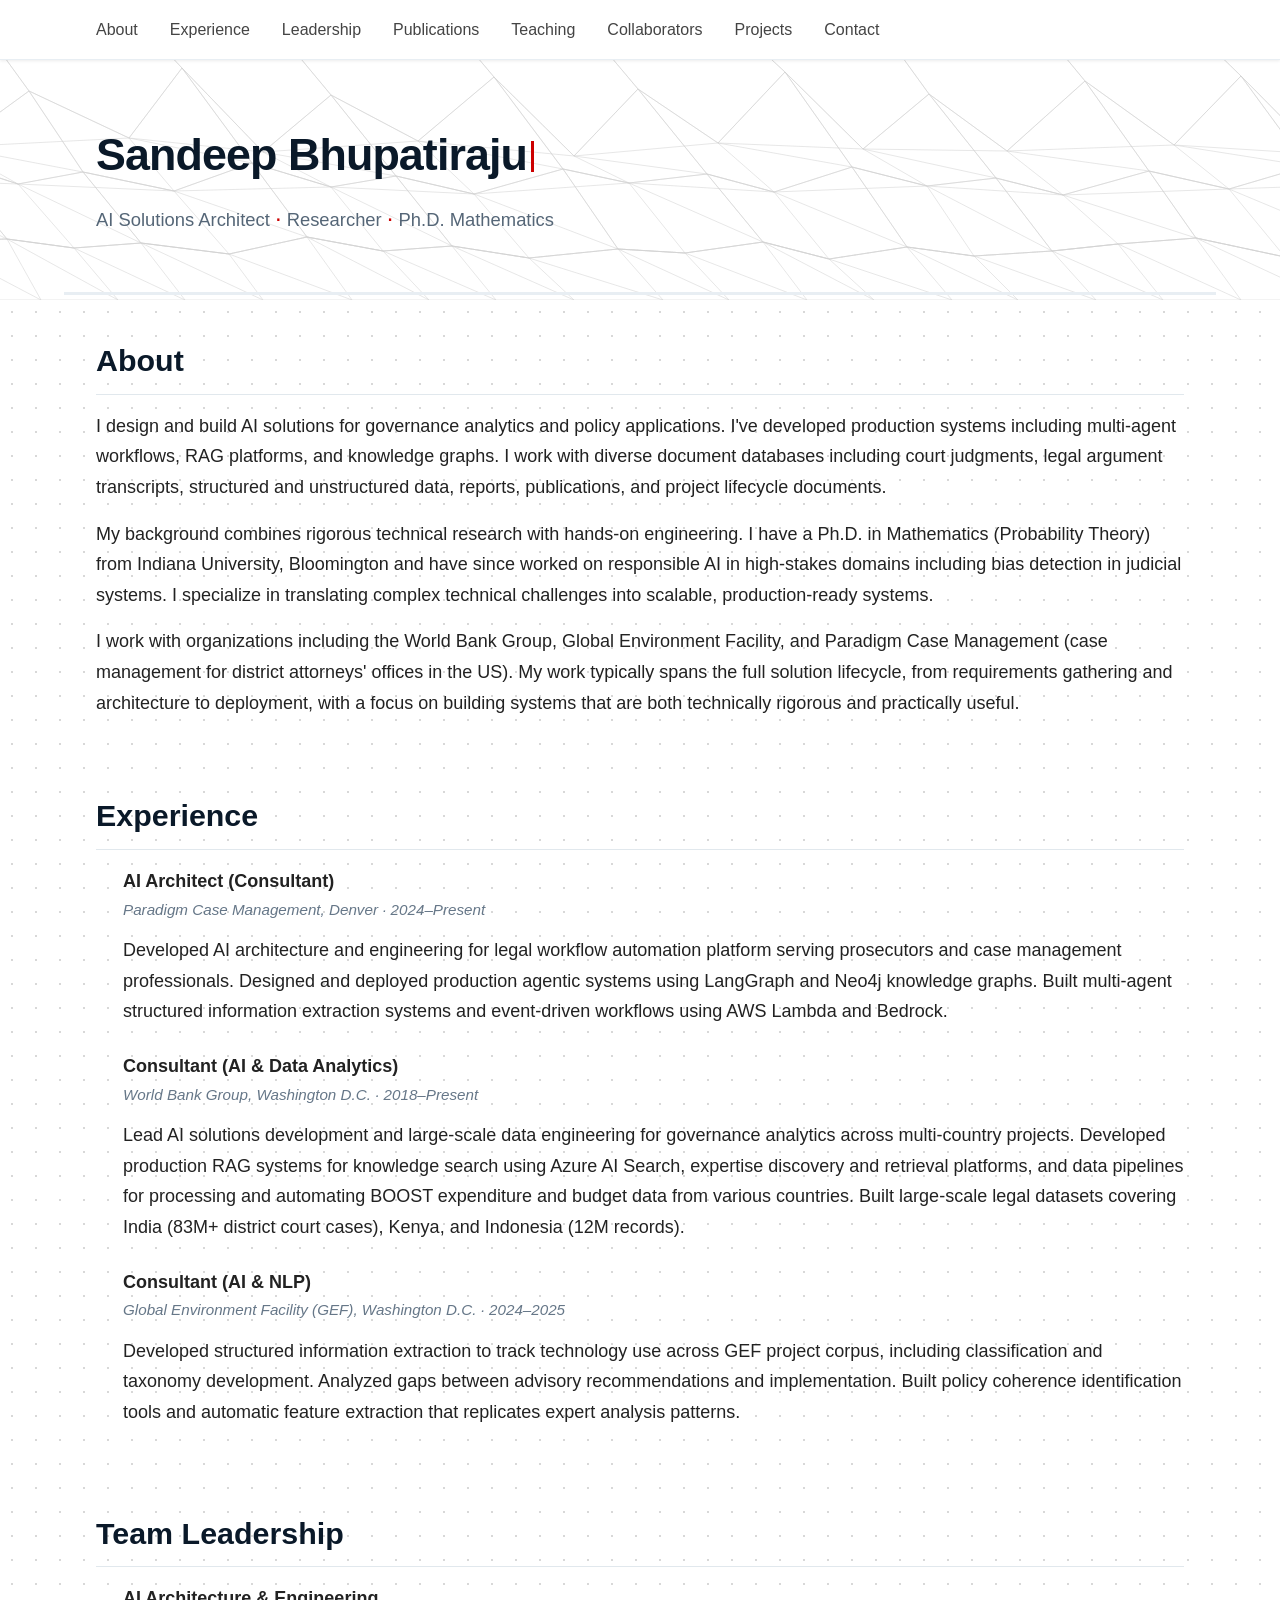
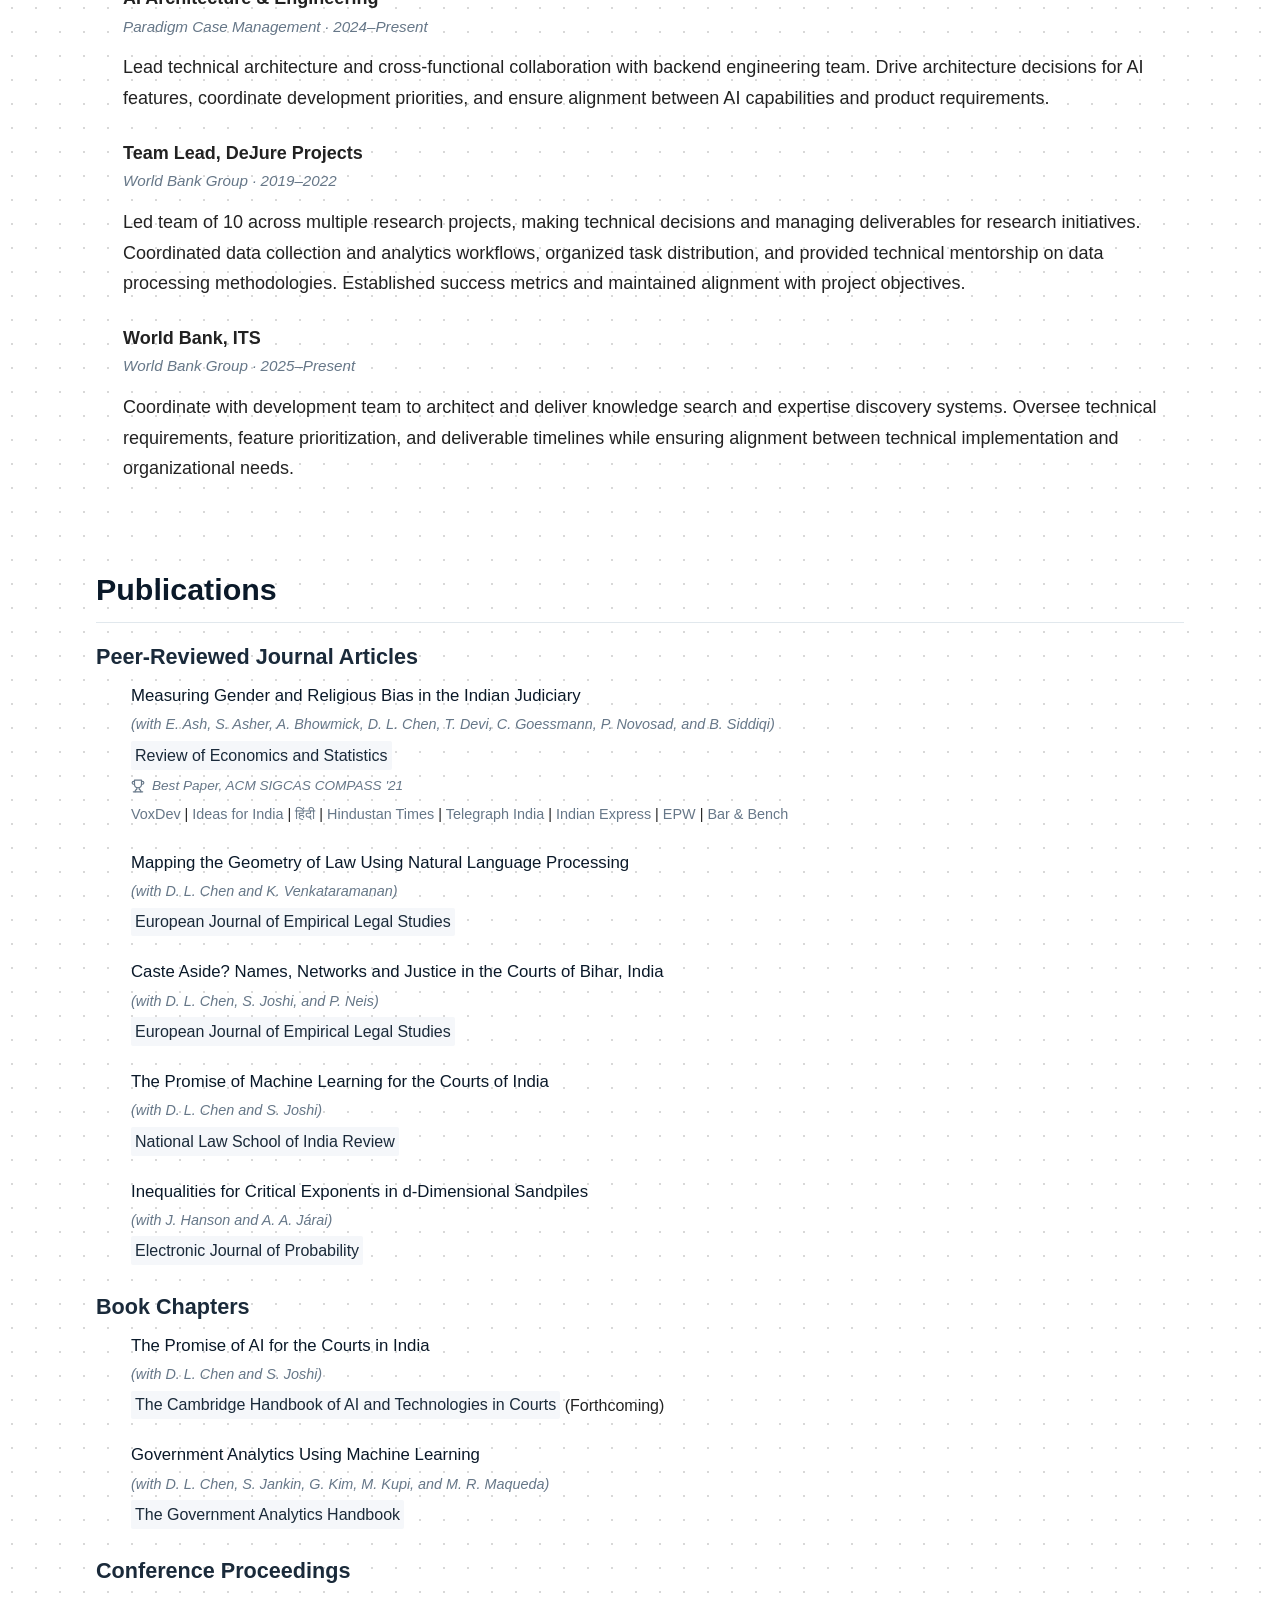
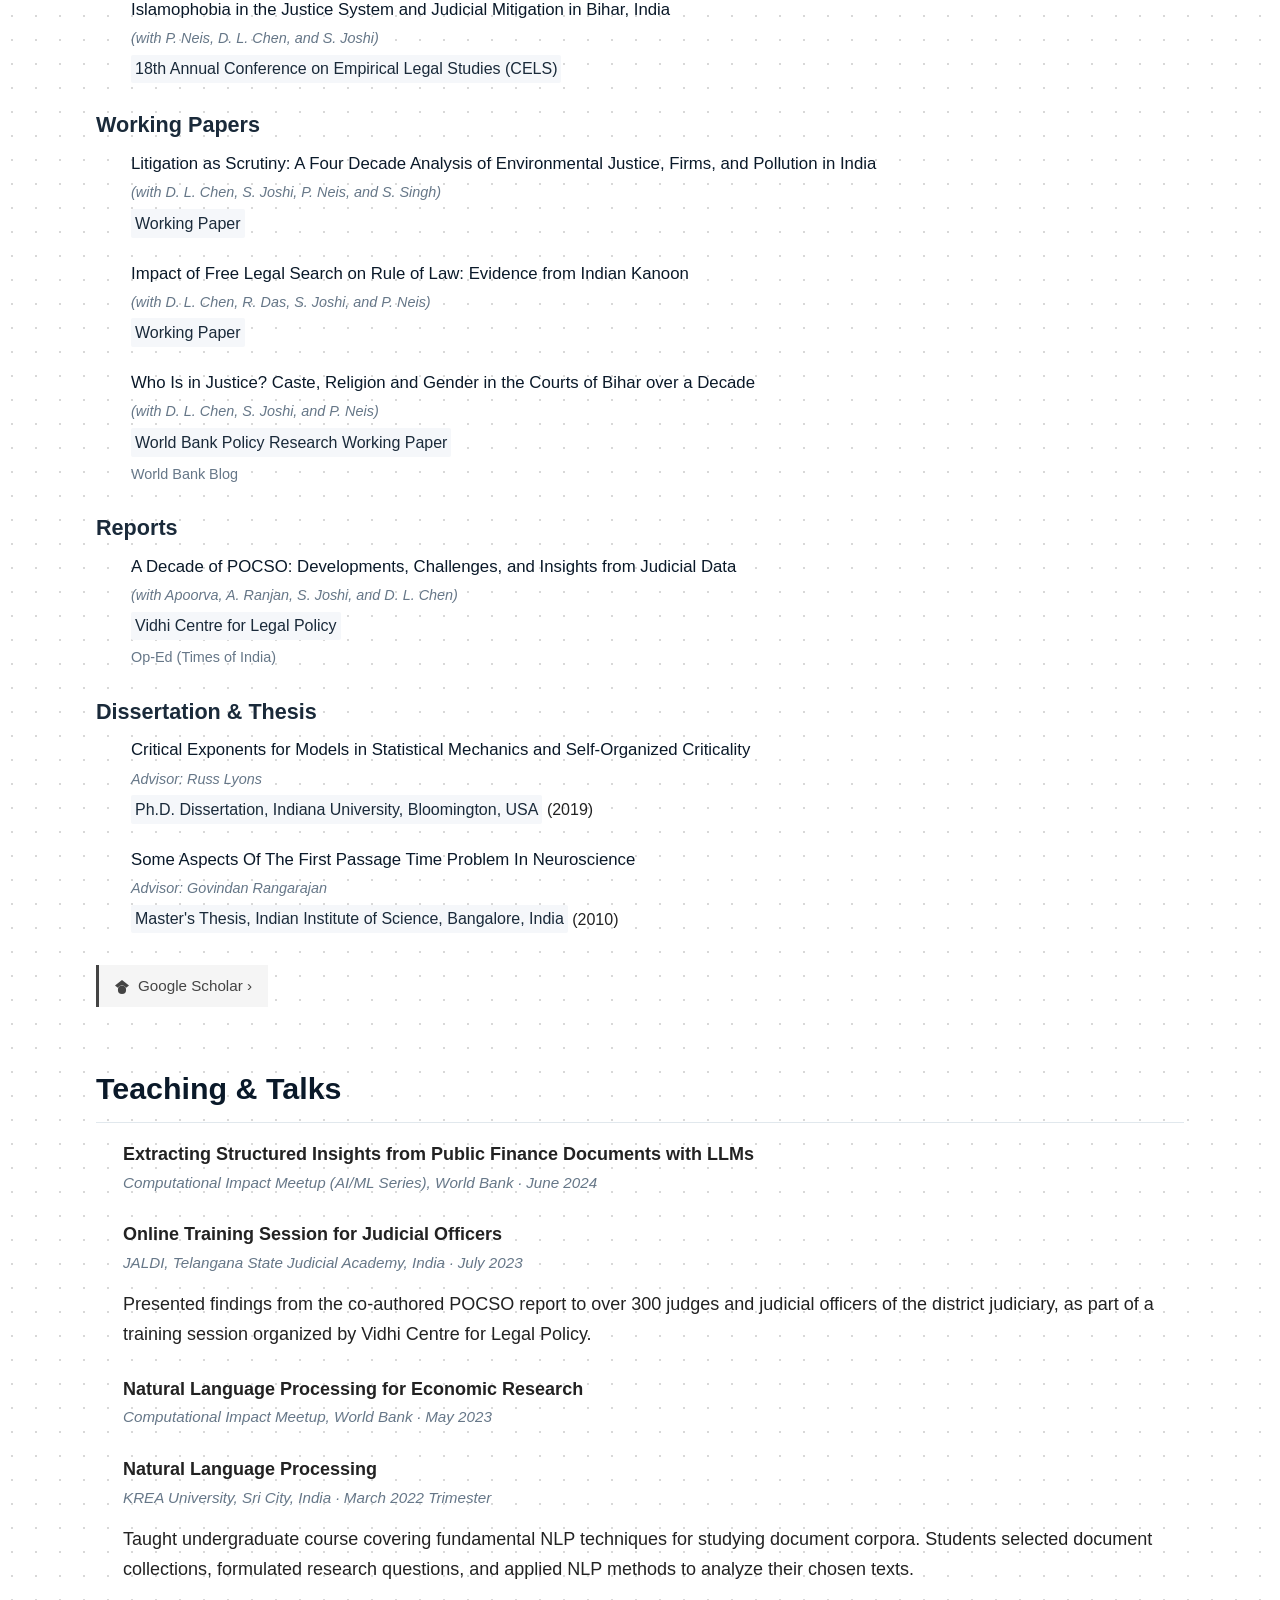
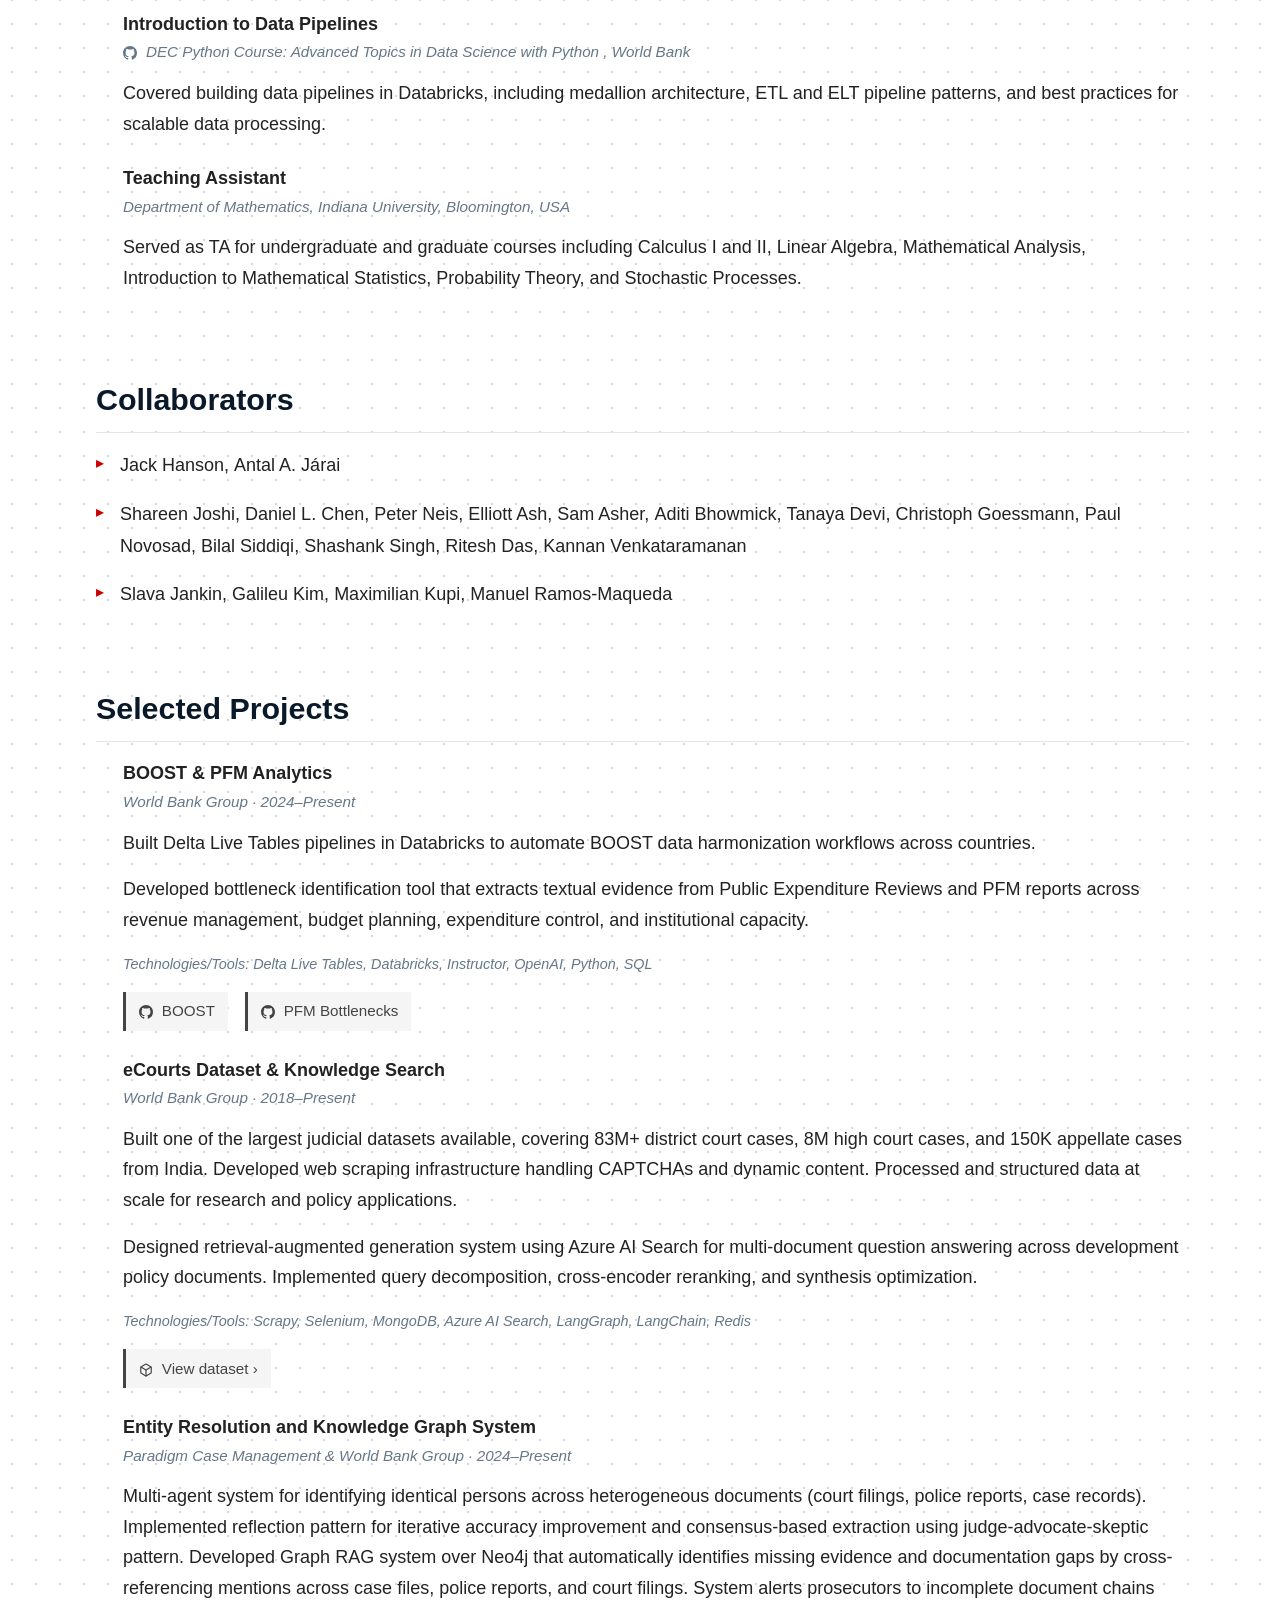
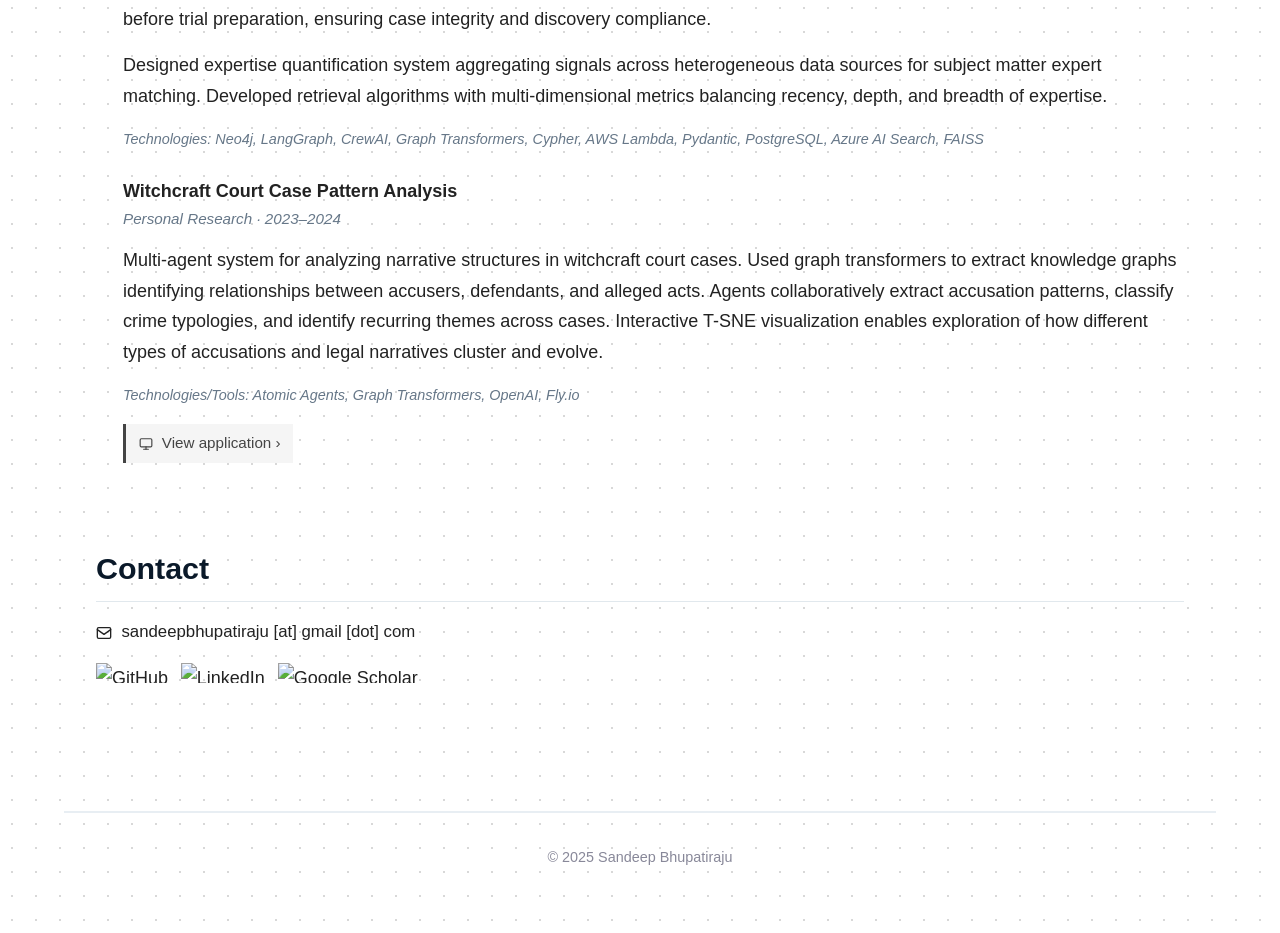
==== index.html @ 1cf1e3f6 "Update Paradigm experience date to present" ====
<!DOCTYPE html>
<html lang="en">
<head>
    <meta charset="UTF-8">
    <meta name="viewport" content="width=device-width, initial-scale=1.0">

    <!-- SEO Meta Tags -->
    <title>Sandeep Bhupatiraju - AI Solutions Architect & Researcher</title>
    <meta name="description" content="AI Solutions Architect and Researcher specializing in production AI systems for governance and legal analytics. Ph.D. in Mathematics with expertise in RAG, multi-agent systems, and Graph AI.">
    <meta name="keywords" content="AI Solutions Architect, Machine Learning, Legal Analytics, RAG, LangGraph, Neo4j, AI Research, Responsible AI">
    <meta name="author" content="Sandeep Bhupatiraju">

    <!-- Open Graph / Social Media Meta Tags -->
    <meta property="og:type" content="website">
    <meta property="og:url" content="https://sandeepbhupatiraju.com/">
    <meta property="og:title" content="Sandeep Bhupatiraju - AI Solutions Architect & Researcher">
    <meta property="og:description" content="AI Solutions Architect specializing in production AI systems for governance and legal analytics. Expert in RAG, multi-agent systems, and responsible AI.">
    <meta property="og:image" content="https://sandeepbhupatiraju.com/favicon.png">

    <!-- Twitter Card Meta Tags -->
    <meta name="twitter:card" content="summary">
    <meta name="twitter:title" content="Sandeep Bhupatiraju - AI Solutions Architect & Researcher">
    <meta name="twitter:description" content="AI Solutions Architect specializing in production AI systems for governance and legal analytics.">
    <meta name="twitter:image" content="https://bhupatiraju.github.io/favicon.svg">

    <!-- Favicon -->
    <link rel="icon" type="image/svg+xml" href="favicon.svg">

    <!-- Canonical URL -->
    <link rel="canonical" href="https://bhupatiraju.github.io/">

    <!-- Stylesheet -->
    <link rel="stylesheet" href="styles-voronoi.css">

    <!-- Structured Data (JSON-LD) -->
    <script type="application/ld+json">
    {
      "@context": "https://schema.org",
      "@type": "Person",
      "name": "Sandeep Bhupatiraju",
      "url": "https://bhupatiraju.github.io/",
      "jobTitle": "AI Solutions Architect & Researcher",
      "description": "AI Solutions Architect and Researcher specializing in production AI systems for governance and legal analytics. Ph.D. in Mathematics with expertise in RAG, multi-agent systems, and Graph AI.",
      "knowsAbout": [
        "Artificial Intelligence",
        "Machine Learning",
        "RAG Systems",
        "Multi-Agent Systems",
        "Knowledge Graphs",
        "Legal Analytics",
        "Governance Analytics",
        "Natural Language Processing",
        "LangGraph",
        "Neo4j",
        "Responsible AI"
      ],
      "alumniOf": [
        {
          "@type": "EducationalOrganization",
          "name": "Indiana University Bloomington",
          "url": "https://www.indiana.edu/"
        },
        {
          "@type": "EducationalOrganization",
          "name": "Indian Institute of Science",
          "url": "https://www.iisc.ac.in/"
        }
      ],
      "affiliation": [
        {
          "@type": "Organization",
          "name": "World Bank Group",
          "url": "https://www.worldbank.org/"
        },
        {
          "@type": "Organization",
          "name": "Global Environment Facility",
          "url": "https://www.thegef.org/"
        },
        {
          "@type": "Organization",
          "name": "Paradigm Case Management",
          "url": "https://www.linkedin.com/company/paradigm-cms"
        }
      ],
      "sameAs": [
        "https://www.linkedin.com/in/sandeep-bhupatiraju",
        "https://github.com/bhupatiraju",
        "https://scholar.google.com/citations?user=1SP4zS0AAAAJ&hl=en"
      ]
    }
    </script>
</head>
<body>
    <nav role="navigation" aria-label="Main navigation">
        <div class="nav-container">
            <a href="#about">About</a>
            <a href="#experience">Experience</a>
            <a href="#leadership">Leadership</a>
            <a href="#publications">Publications</a>
            <a href="#teaching">Teaching</a>
            <a href="#collaborators">Collaborators</a>
            <a href="#projects">Projects</a>
            <a href="#contact">Contact</a>
        </div>
    </nav>

    <header role="banner">
        <div class="header-content">
            <div class="header-text">
                <h1>Sandeep Bhupatiraju<span class="cursor"></span></h1>
                <p class="tagline">AI Solutions Architect <span style="color: #CC0000; font-size: 1.3em;">·</span> Researcher <span style="color: #CC0000; font-size: 1.3em;">·</span> Ph.D. Mathematics</p>
            </div>
        </div>
    </header>

    <main role="main">
        <section id="about">
            <h2>About</h2>
            <p>
                I design and build AI solutions for governance analytics and policy applications. I've developed production systems including multi-agent workflows, RAG platforms, and knowledge graphs. I work with diverse document databases including court judgments, legal argument transcripts, structured and unstructured data, reports, publications, and project lifecycle documents.
            </p>
            <p>
                My background combines rigorous technical research with hands-on engineering. I have a Ph.D. in Mathematics (Probability Theory) from Indiana University, Bloomington and have since worked on responsible AI in high-stakes domains including bias detection in judicial systems. I specialize in translating complex technical challenges into scalable, production-ready systems.
            </p>
            <p>
                I work with organizations including the World Bank Group, <a href="https://www.thegef.org/">Global Environment Facility</a>, and Paradigm Case Management (case management for district attorneys' offices in the US). My work typically spans the full solution lifecycle, from requirements gathering and architecture to deployment, with a focus on building systems that are both technically rigorous and practically useful.
            </p>
        </section>

        <section id="experience">
            <h2>Experience</h2>

            <div class="job">
                <h4>AI Architect (Consultant)</h4>
                <p class="meta"><a href="https://www.linkedin.com/company/paradigm-cms" target="_blank" rel="noopener noreferrer">Paradigm Case Management</a>, Denver · 2024–Present</p>
                <p>
                    Developed AI architecture and engineering for legal workflow automation platform serving prosecutors
                    and case management professionals. Designed and deployed production agentic systems using
                    LangGraph and Neo4j knowledge graphs. Built multi-agent structured information extraction systems
                    and event-driven workflows using AWS Lambda and Bedrock.
                </p>
            </div>

            <div class="job">
                <h4>Consultant (AI & Data Analytics)</h4>
                <p class="meta"><a href="https://www.worldbank.org/" target="_blank" rel="noopener noreferrer">World Bank Group</a>, Washington D.C. · 2018–Present</p>
                <p>
                    Lead AI solutions development and large-scale data engineering for governance analytics
                    across multi-country projects. Developed production RAG systems for knowledge search using
                    Azure AI Search, expertise discovery and retrieval platforms, and data pipelines
                    for processing and automating BOOST expenditure and budget data from various countries.
                    Built large-scale legal datasets covering India (83M+ district court cases), Kenya, and Indonesia
                    (12M records).
                </p>
            </div>

            <div class="job">
                <h4>Consultant (AI & NLP)</h4>
                <p class="meta"><a href="https://www.thegef.org/" target="_blank" rel="noopener noreferrer">Global Environment Facility (GEF)</a>, Washington D.C. · 2024–2025</p>
                <p>
                    Developed structured information extraction to track technology use across GEF project corpus,
                    including classification and taxonomy development. Analyzed gaps between advisory recommendations
                    and implementation. Built policy coherence identification tools and automatic feature
                    extraction that replicates expert analysis patterns.
                </p>
            </div>
        </section>

        <section id="leadership">
            <h2>Team Leadership</h2>

            <div class="job">
                <h4>AI Architecture & Engineering</h4>
                <p class="meta"><a href="https://www.linkedin.com/company/paradigm-cms" target="_blank" rel="noopener noreferrer">Paradigm Case Management</a> · 2024–Present</p>
                <p>
                    Lead technical architecture and cross-functional collaboration with backend engineering team. Drive architecture decisions for AI features, coordinate development priorities, and ensure alignment between AI capabilities and product requirements.
                </p>
            </div>

            <div class="job">
                <h4>Team Lead, DeJure Projects</h4>
                <p class="meta"><a href="https://www.worldbank.org/" target="_blank" rel="noopener noreferrer">World Bank Group</a> · 2019–2022</p>
                <p>
                    Led team of 10 across multiple research projects, making technical decisions and managing deliverables for research initiatives. Coordinated data collection and analytics workflows, organized task distribution, and provided technical mentorship on data processing methodologies. Established success metrics and maintained alignment with project objectives.
                </p>
            </div>

            <div class="job">
                <h4>World Bank, ITS</h4>
                <p class="meta"><a href="https://www.worldbank.org/" target="_blank" rel="noopener noreferrer">World Bank Group</a> · 2025–Present</p>
                <p>
                    Coordinate with development team to architect and deliver knowledge search and expertise discovery systems. Oversee technical requirements, feature prioritization, and deliverable timelines while ensuring alignment between technical implementation and organizational needs.
                </p>
            </div>
        </section>

        <section id="publications">
            <h2>Publications</h2>

            <h3>Peer-Reviewed Journal Articles</h3>
            <ul class="publications-list">
                <li>
                    <div class="pub-title">Measuring Gender and Religious Bias in the Indian Judiciary</div>
                    <div class="pub-authors">(with E. Ash, S. Asher, A. Bhowmick, D. L. Chen, T. Devi, C. Goessmann, P. Novosad, and B. Siddiqi)</div>
                    <div class="pub-venue"><a href="https://direct.mit.edu/rest/article-abstract/doi/10.1162/rest_a_01569/128265/In-Group-Bias-in-the-Indian-Judiciary-Evidence?redirectedFrom=fulltext" target="_blank" rel="noopener noreferrer">Review of Economics and Statistics</a></div>
                    <div style="font-size: 0.85rem; color: #667788; margin-top: 0.2rem; font-style: italic;">
                        <svg xmlns="http://www.w3.org/2000/svg" width="14" height="14" viewBox="0 0 24 24" fill="none" stroke="currentColor" stroke-width="2" stroke-linecap="round" stroke-linejoin="round" style="vertical-align: text-bottom; margin-right: 0.2rem;">
                            <path d="M6 9H4.5a2.5 2.5 0 0 1 0-5H6"></path>
                            <path d="M18 9h1.5a2.5 2.5 0 0 0 0-5H18"></path>
                            <path d="M4 22h16"></path>
                            <path d="M10 14.66V17c0 .55-.47.98-.97 1.21C7.85 18.75 7 20.24 7 22"></path>
                            <path d="M14 14.66V17c0 .55.47.98.97 1.21C16.15 18.75 17 20.24 17 22"></path>
                            <path d="M18 2H6v7a6 6 0 0 0 12 0V2Z"></path>
                        </svg>
                        Best Paper, ACM SIGCAS COMPASS '21
                    </div>
                    <span class="report-links">
                        <a href="https://voxdev.org/topic/institutions-political-economy/do-judges-favour-defendants-themselves-evidence-indian-courts" target="_blank" rel="noopener noreferrer">VoxDev</a> |
                        <a href="https://www.ideasforindia.in/topics/social-identity/do-judges-favour-defendants-like-themselves-evidence-from-indian-courts.html" target="_blank" rel="noopener noreferrer">Ideas for India</a> |
                        <a href="https://www.ideasforindia.in/topics/social-identity/do-judges-favour-defendants-like-themselves-evidence-from-indian-courts-hindi.html" target="_blank" rel="noopener noreferrer">हिंदी</a> |
                        <a href="https://www.hindustantimes.com/opinion/in-india-s-lower-judiciary-the-absence-of-in-group-bias-101610378365396.html" target="_blank" rel="noopener noreferrer">Hindustan Times</a> |
                        <a href="https://www.telegraphindia.com/opinion/caste-out-research-shows-lower-courts-in-india-to-be-free-of-gender-and-religious-bias-but-the-effects-of-caste-must-be-studied/cid/1806608" target="_blank" rel="noopener noreferrer">Telegraph India</a> |
                        <a href="https://indianexpress.com/article/india/district-courts-order-gender-religion-bias-7181919/" target="_blank" rel="noopener noreferrer">Indian Express</a> |
                        <a href="https://www.epw.in/journal/2021/8/law-and-society/two-papers-judicial-bias-india.html" target="_blank" rel="noopener noreferrer">EPW</a> |
                        <a href="https://www.barandbench.com/columns/the-open-justice-data-revolution" target="_blank" rel="noopener noreferrer">Bar & Bench</a>
                    </span>
                </li>
                <li>
                    <div class="pub-title">Mapping the Geometry of Law Using Natural Language Processing</div>
                    <div class="pub-authors">(with D. L. Chen and K. Venkataramanan)</div>
                    <div class="pub-venue"><a href="https://publicera.kb.se/ejels/article/view/18073" target="_blank" rel="noopener noreferrer">European Journal of Empirical Legal Studies</a></div>
                </li>
                <li>
                    <div class="pub-title">Caste Aside? Names, Networks and Justice in the Courts of Bihar, India</div>
                    <div class="pub-authors">(with D. L. Chen, S. Joshi, and P. Neis)</div>
                    <div class="pub-venue"><a href="https://publicera.kb.se/ejels/article/view/23821" target="_blank" rel="noopener noreferrer">European Journal of Empirical Legal Studies</a></div>
                </li>
                <li>
                    <div class="pub-title">The Promise of Machine Learning for the Courts of India</div>
                    <div class="pub-authors">(with D. L. Chen and S. Joshi)</div>
                    <div class="pub-venue"><a href="https://repository.nls.ac.in/cgi/viewcontent.cgi?article=1439&context=nlsir" target="_blank" rel="noopener noreferrer">National Law School of India Review</a></div>
                </li>
                <li>
                    <div class="pub-title">Inequalities for Critical Exponents in d-Dimensional Sandpiles</div>
                    <div class="pub-authors">(with J. Hanson and A. A. Járai)</div>
                    <div class="pub-venue"><a href="https://projecteuclid.org/journals/electronic-journal-of-probability/volume-22/issue-none/Inequalities-for-critical-exponents-in-d-dimensional-sandpiles/10.1214/17-EJP111.full" target="_blank" rel="noopener noreferrer">Electronic Journal of Probability</a></div>
                </li>
            </ul>

            <h3>Book Chapters</h3>
            <ul class="publications-list">
                <li>
                    <div class="pub-title">The Promise of AI for the Courts in India</div>
                    <div class="pub-authors">(with D. L. Chen and S. Joshi)</div>
                    <div class="pub-venue"><a href="#" target="_blank" rel="noopener noreferrer">The Cambridge Handbook of AI and Technologies in Courts</a> (Forthcoming)</div>
                </li>
                <li>
                    <div class="pub-title">Government Analytics Using Machine Learning</div>
                    <div class="pub-authors">(with D. L. Chen, S. Jankin, G. Kim, M. Kupi, and M. R. Maqueda)</div>
                    <div class="pub-venue"><a href="https://www.worldbank.org/en/publication/government-analytics" target="_blank" rel="noopener noreferrer">The Government Analytics Handbook</a></div>
                </li>
            </ul>

            <h3>Conference Proceedings</h3>
            <ul class="publications-list">
                <li>
                    <div class="pub-title">Islamophobia in the Justice System and Judicial Mitigation in Bihar, India</div>
                    <div class="pub-authors">(with P. Neis, D. L. Chen, and S. Joshi)</div>
                    <div class="pub-venue"><a href="#" target="_blank" rel="noopener noreferrer">18th Annual Conference on Empirical Legal Studies (CELS)</a></div>
                </li>
            </ul>

            <h3>Working Papers</h3>
            <ul class="publications-list">
                <li>
                    <div class="pub-title">Litigation as Scrutiny: A Four Decade Analysis of Environmental Justice, Firms, and Pollution in India</div>
                    <div class="pub-authors">(with D. L. Chen, S. Joshi, P. Neis, and S. Singh)</div>
                    <div class="pub-venue"><a href="https://papers.ssrn.com/sol3/papers.cfm?abstract_id=5013333" target="_blank" rel="noopener noreferrer">Working Paper</a></div>
                </li>
                <li>
                    <div class="pub-title">Impact of Free Legal Search on Rule of Law: Evidence from Indian Kanoon</div>
                    <div class="pub-authors">(with D. L. Chen, R. Das, S. Joshi, and P. Neis)</div>
                    <div class="pub-venue"><a href="https://users.nber.org/~dlchen/papers/Impact_of_Free_Legal_Search.pdf" target="_blank" rel="noopener noreferrer">Working Paper</a></div>
                </li>
                <li>
                    <div class="pub-title">Who Is in Justice? Caste, Religion and Gender in the Courts of Bihar over a Decade</div>
                    <div class="pub-authors">(with D. L. Chen, S. Joshi, and P. Neis)</div>
                    <div class="pub-venue"><a href="https://openknowledge.worldbank.org/entities/publication/e73a03df-c02b-545c-9294-6f556ef7cb92" target="_blank" rel="noopener noreferrer">World Bank Policy Research Working Paper</a></div>
                    <span class="report-links">
                        <a href="https://blogs.worldbank.org/en/developmenttalk/who-justice-caste-religion-and-gender-courts-bihar-over-decade" target="_blank" rel="noopener noreferrer">World Bank Blog</a>
                    </span>
                </li>
            </ul>

            <h3>Reports</h3>
            <ul class="publications-list">
                <li>
                    <div class="pub-title">A Decade of POCSO: Developments, Challenges, and Insights from Judicial Data</div>
                    <div class="pub-authors">(with Apoorva, A. Ranjan, S. Joshi, and D. L. Chen)</div>
                    <div class="pub-venue"><a href="https://vidhilegalpolicy.in/research/a-decade-of-pocso-developments-challenges-and-insights-from-judicial-data/" target="_blank" rel="noopener noreferrer">Vidhi Centre for Legal Policy</a></div>
                    <span class="report-links">
                        <a href="https://timesofindia.indiatimes.com/blogs/toi-edit-page/judging-a-decade-of-pocso-protecting-our-children-will-require-greater-cross-state-learning-and-improving-judicial-capacities/" target="_blank" rel="noopener noreferrer">Op-Ed (Times of India)</a>
                    </span>
                </li>
            </ul>

            <h3>Dissertation & Thesis</h3>
            <ul class="publications-list">
                <li>
                    <div class="pub-title">Critical Exponents for Models in Statistical Mechanics and Self-Organized Criticality</div>
                    <div class="pub-authors">Advisor: <a href="https://rdlyons.pages.iu.edu/" target="_blank" rel="noopener noreferrer">Russ Lyons</a></div>
                    <div class="pub-venue"><a href="https://scholarworks.iu.edu/iuswrrest/api/core/bitstreams/145f12de-8c9f-4192-ba8f-a533f7f4fed4/content" target="_blank" rel="noopener noreferrer">Ph.D. Dissertation, Indiana University, Bloomington, USA</a> (2019)</div>
                </li>
                <li>
                    <div class="pub-title">Some Aspects Of The First Passage Time Problem In Neuroscience</div>
                    <div class="pub-authors">Advisor: <a href="https://math.iisc.ac.in/~rangaraj/" target="_blank" rel="noopener noreferrer">Govindan Rangarajan</a></div>
                    <div class="pub-venue"><a href="https://etd.iisc.ac.in/handle/2005/1343" target="_blank" rel="noopener noreferrer">Master's Thesis, Indian Institute of Science, Bangalore, India</a> (2010)</div>
                </li>
            </ul>

            <p class="scholar-link" style="padding-left: 0; margin-top: 2rem; border-left: none;">
                <a href="https://scholar.google.com/citations?user=1SP4zS0AAAAJ&hl=en" target="_blank" rel="noopener noreferrer" aria-label="View full publication list on Google Scholar">
                    <svg xmlns="http://www.w3.org/2000/svg" width="14" height="14" viewBox="0 0 24 24" fill="currentColor" style="vertical-align: text-bottom; margin-right: 0.3rem;">
                        <path d="M12 24a7 7 0 1 1 0-14 7 7 0 0 1 0 14zm0-24L0 9.5l4.838 3.94A8 8 0 0 1 12 9a8 8 0 0 1 7.162 4.44L24 9.5z"/>
                    </svg>
                    Google Scholar ›
                </a>
            </p>
        </section>

        <section id="teaching">
            <h2>Teaching & Talks</h2>

            <div class="job">
                <h4>Extracting Structured Insights from Public Finance Documents with LLMs</h4>
                <p class="meta">Computational Impact Meetup (AI/ML Series), World Bank · June 2024</p>
            </div>

            <div class="job">
                <h4>Online Training Session for Judicial Officers</h4>
                <p class="meta"><a href="https://jaldi-vidhilegalpolicy.in/" target="_blank" rel="noopener noreferrer">JALDI</a>, <a href="https://tsja.gov.in/" target="_blank" rel="noopener noreferrer">Telangana State Judicial Academy</a>, India · July 2023</p>
                <p>
                    Presented findings from the co-authored POCSO report to over 300 judges and judicial officers
                    of the district judiciary, as part of a training session organized by Vidhi Centre for Legal Policy.
                </p>
            </div>

            <div class="job">
                <h4>Natural Language Processing for Economic Research</h4>
                <p class="meta">Computational Impact Meetup, World Bank · May 2023</p>
            </div>

            <div class="job">
                <h4>Natural Language Processing</h4>
                <p class="meta"><a href="https://krea.edu.in/" target="_blank" rel="noopener noreferrer">KREA University</a>, Sri City, India · March 2022 Trimester</p>
                <p>
                    Taught undergraduate course covering fundamental NLP techniques for studying document corpora.
                    Students selected document collections, formulated research questions, and applied NLP methods
                    to analyze their chosen texts.
                </p>
            </div>

            <div class="job">
                <h4>Introduction to Data Pipelines</h4>
                <p class="meta">
                    <a href="https://github.com/worldbank/dec-python-course" target="_blank" rel="noopener noreferrer">
                        <svg xmlns="http://www.w3.org/2000/svg" width="14" height="14" viewBox="0 0 16 16" fill="currentColor" style="vertical-align: text-bottom; margin-right: 0.3rem;">
                            <path d="M8 0C3.58 0 0 3.58 0 8c0 3.54 2.29 6.53 5.47 7.59.4.07.55-.17.55-.38 0-.19-.01-.82-.01-1.49-2.01.37-2.53-.49-2.69-.94-.09-.23-.48-.94-.82-1.13-.28-.15-.68-.52-.01-.53.63-.01 1.08.58 1.23.82.72 1.21 1.87.87 2.33.66.07-.52.28-.87.51-1.07-1.78-.2-3.64-.89-3.64-3.95 0-.87.31-1.59.82-2.15-.08-.2-.36-1.02.08-2.12 0 0 .67-.21 2.2.82.64-.18 1.32-.27 2-.27.68 0 1.36.09 2 .27 1.53-1.04 2.2-.82 2.2-.82.44 1.1.16 1.92.08 2.12.51.56.82 1.27.82 2.15 0 3.07-1.87 3.75-3.65 3.95.29.25.54.73.54 1.48 0 1.07-.01 1.93-.01 2.2 0 .21.15.46.55.38A8.013 8.013 0 0016 8c0-4.42-3.58-8-8-8z"/>
                        </svg>
                        DEC Python Course: Advanced Topics in Data Science with Python
                    </a>, World Bank
                </p>
                <p>
                    Covered building data pipelines in Databricks, including medallion architecture,
                    ETL and ELT pipeline patterns, and best practices for scalable data processing.
                </p>
            </div>

            <div class="job">
                <h4>Teaching Assistant</h4>
                <p class="meta"><a href="https://math.indiana.edu/index.html" target="_blank" rel="noopener noreferrer">Department of Mathematics, Indiana University</a>, Bloomington, USA</p>
                <p>
                    Served as TA for undergraduate and graduate courses including Calculus I and II,
                    Linear Algebra, Mathematical Analysis, Introduction to Mathematical Statistics,
                    Probability Theory, and Stochastic Processes.
                </p>
            </div>
        </section>

        <section id="collaborators">
            <h2>Collaborators</h2>
            <ul class="collaborator-list">
                <li><a href="https://sites.google.com/view/jackhansonmath/" target="_blank" rel="noopener noreferrer">Jack Hanson</a></li>
                <li><a href="https://people.bath.ac.uk/aj276/" target="_blank" rel="noopener noreferrer">Antal A. Járai</a></li>
            </ul>
            <ul class="collaborator-list">
                <li><a href="https://shareenjoshi.com/" target="_blank" rel="noopener noreferrer">Shareen Joshi</a></li>
                <li><a href="https://users.nber.org/~dlchen/" target="_blank" rel="noopener noreferrer">Daniel L. Chen</a></li>
                <li><a href="https://peterneis.github.io/" target="_blank" rel="noopener noreferrer">Peter Neis</a></li>
                <li><a href="https://elliottash.com/" target="_blank" rel="noopener noreferrer">Elliott Ash</a></li>
                <li><a href="https://samuelasher.com/" target="_blank" rel="noopener noreferrer">Sam Asher</a></li>
                <li><a href="https://www.aditibhowmick.com/" target="_blank" rel="noopener noreferrer">Aditi Bhowmick</a></li>
                <li><a href="https://scholar.google.com/citations?user=nkCP31kAAAAJ&hl=en" target="_blank" rel="noopener noreferrer">Tanaya Devi</a></li>
                <li><a href="https://goessmann.io/" target="_blank" rel="noopener noreferrer">Christoph Goessmann</a></li>
                <li><a href="https://paulnovosad.com/" target="_blank" rel="noopener noreferrer">Paul Novosad</a></li>
                <li><a href="https://bilalsiddiqi.com/" target="_blank" rel="noopener noreferrer">Bilal Siddiqi</a></li>
                <li><a href="https://shashanksinghnain.github.io/" target="_blank" rel="noopener noreferrer">Shashank Singh</a></li>
                <li><a href="https://www.linkedin.com/in/ritesh-das-88997615" target="_blank" rel="noopener noreferrer">Ritesh Das</a></li>
                <li><a href="https://in.linkedin.com/in/kannan-venkataramanan" target="_blank" rel="noopener noreferrer">Kannan Venkataramanan</a></li>
            </ul>
            <ul class="collaborator-list">
                <li><a href="https://www.birmingham.ac.uk/staff/profiles/gov/jankin-slava" target="_blank" rel="noopener noreferrer">Slava Jankin</a></li>
                <li><a href="https://galileukim.github.io/" target="_blank" rel="noopener noreferrer">Galileu Kim</a></li>
                <li><a href="https://www.maximiliankupi.com/" target="_blank" rel="noopener noreferrer">Maximilian Kupi</a></li>
                <li><a href="https://manuelramosmaqueda.com/" target="_blank" rel="noopener noreferrer">Manuel Ramos-Maqueda</a></li>
            </ul>
        </section>

        <section id="projects">
            <h2>Selected Projects</h2>

            <div class="project">
                <h4>BOOST & PFM Analytics</h4>
                <p class="meta">World Bank Group · 2024–Present</p>
                <p>
                    Built Delta Live Tables pipelines in Databricks to automate BOOST data harmonization workflows
                    across countries.
                </p>
                <p>
                    Developed bottleneck identification tool that extracts textual evidence from Public Expenditure
                    Reviews and PFM reports across revenue management, budget planning, expenditure control, and
                    institutional capacity.
                </p>
                <p class="tech">Technologies/Tools: Delta Live Tables, Databricks, Instructor, OpenAI, Python, SQL</p>
                <p class="project-link">
                    <a href="https://github.com/dime-worldbank/mega-boost" target="_blank" rel="noopener noreferrer" aria-label="View BOOST repository">
                        <svg xmlns="http://www.w3.org/2000/svg" width="14" height="14" viewBox="0 0 16 16" fill="currentColor" style="vertical-align: text-bottom; margin-right: 0.3rem;">
                            <path d="M8 0C3.58 0 0 3.58 0 8c0 3.54 2.29 6.53 5.47 7.59.4.07.55-.17.55-.38 0-.19-.01-.82-.01-1.49-2.01.37-2.53-.49-2.69-.94-.09-.23-.48-.94-.82-1.13-.28-.15-.68-.52-.01-.53.63-.01 1.08.58 1.23.82.72 1.21 1.87.87 2.33.66.07-.52.28-.87.51-1.07-1.78-.2-3.64-.89-3.64-3.95 0-.87.31-1.59.82-2.15-.08-.2-.36-1.02.08-2.12 0 0 .67-.21 2.2.82.64-.18 1.32-.27 2-.27.68 0 1.36.09 2 .27 1.53-1.04 2.2-.82 2.2-.82.44 1.1.16 1.92.08 2.12.51.56.82 1.27.82 2.15 0 3.07-1.87 3.75-3.65 3.95.29.25.54.73.54 1.48 0 1.07-.01 1.93-.01 2.2 0 .21.15.46.55.38A8.013 8.013 0 0016 8c0-4.42-3.58-8-8-8z"/>
                        </svg>
                        BOOST
                    </a>
                    <a href="https://github.com/dime-worldbank/pfm-bottlenecks" target="_blank" rel="noopener noreferrer" aria-label="View PFM Bottlenecks repository" style="margin-left: 0.8rem;">
                        <svg xmlns="http://www.w3.org/2000/svg" width="14" height="14" viewBox="0 0 16 16" fill="currentColor" style="vertical-align: text-bottom; margin-right: 0.3rem;">
                            <path d="M8 0C3.58 0 0 3.58 0 8c0 3.54 2.29 6.53 5.47 7.59.4.07.55-.17.55-.38 0-.19-.01-.82-.01-1.49-2.01.37-2.53-.49-2.69-.94-.09-.23-.48-.94-.82-1.13-.28-.15-.68-.52-.01-.53.63-.01 1.08.58 1.23.82.72 1.21 1.87.87 2.33.66.07-.52.28-.87.51-1.07-1.78-.2-3.64-.89-3.64-3.95 0-.87.31-1.59.82-2.15-.08-.2-.36-1.02.08-2.12 0 0 .67-.21 2.2.82.64-.18 1.32-.27 2-.27.68 0 1.36.09 2 .27 1.53-1.04 2.2-.82 2.2-.82.44 1.1.16 1.92.08 2.12.51.56.82 1.27.82 2.15 0 3.07-1.87 3.75-3.65 3.95.29.25.54.73.54 1.48 0 1.07-.01 1.93-.01 2.2 0 .21.15.46.55.38A8.013 8.013 0 0016 8c0-4.42-3.58-8-8-8z"/>
                        </svg>
                        PFM Bottlenecks
                    </a>
                </p>
            </div>

            <div class="project">
                <h4>eCourts Dataset & Knowledge Search</h4>
                <p class="meta">World Bank Group · 2018–Present</p>
                <p>
                    Built one of the largest judicial datasets available, covering 83M+ district court cases,
                    8M high court cases, and 150K appellate cases from India. Developed web scraping
                    infrastructure handling CAPTCHAs and dynamic content. Processed and structured data at
                    scale for research and policy applications.
                </p>
                <p>
                    Designed retrieval-augmented generation system using Azure AI Search for multi-document
                    question answering across development policy documents. Implemented query decomposition,
                    cross-encoder reranking, and synthesis optimization.
                </p>
                <p class="tech">Technologies/Tools: Scrapy, Selenium, MongoDB, Azure AI Search, LangGraph, LangChain, Redis</p>
                <p class="project-link">
                    <a href="https://www.devdatalab.org/judicial-data" target="_blank" rel="noopener noreferrer" aria-label="Access eCourts Dataset">
                        <svg xmlns="http://www.w3.org/2000/svg" width="14" height="14" viewBox="0 0 24 24" fill="none" stroke="currentColor" stroke-width="2" stroke-linecap="round" stroke-linejoin="round" style="vertical-align: text-bottom; margin-right: 0.3rem;">
                            <path d="M21 16V8a2 2 0 0 0-1-1.73l-7-4a2 2 0 0 0-2 0l-7 4A2 2 0 0 0 3 8v8a2 2 0 0 0 1 1.73l7 4a2 2 0 0 0 2 0l7-4A2 2 0 0 0 21 16z"></path>
                            <polyline points="3.27 6.96 12 12.01 20.73 6.96"></polyline>
                            <line x1="12" y1="22.08" x2="12" y2="12"></line>
                        </svg>
                        View dataset ›
                    </a>
                </p>
            </div>

            <div class="project">
                <h4>Entity Resolution and Knowledge Graph System</h4>
                <p class="meta">Paradigm Case Management & World Bank Group · 2024–Present</p>
                <p>
                    Multi-agent system for identifying identical persons across heterogeneous documents (court filings,
                    police reports, case records). Implemented reflection pattern for iterative accuracy improvement and
                    consensus-based extraction using judge-advocate-skeptic pattern. Developed Graph RAG system over Neo4j
                    that automatically identifies missing evidence and documentation gaps by cross-referencing mentions across
                    case files, police reports, and court filings. System alerts prosecutors to incomplete document chains
                    before trial preparation, ensuring case integrity and discovery compliance.
                </p>
                <p>
                    Designed expertise quantification system aggregating signals across heterogeneous data sources for
                    subject matter expert matching. Developed retrieval algorithms with multi-dimensional metrics
                    balancing recency, depth, and breadth of expertise.
                </p>
                <p class="tech">Technologies: Neo4j, LangGraph, CrewAI, Graph Transformers, Cypher, AWS Lambda, Pydantic, PostgreSQL, Azure AI Search, FAISS</p>
            </div>

            <div class="project">
                <h4>Witchcraft Court Case Pattern Analysis</h4>
                <p class="meta">Personal Research · 2023–2024</p>
                <p>
                    Multi-agent system for analyzing narrative structures in witchcraft court cases. Used graph transformers
                    to extract knowledge graphs identifying relationships between accusers, defendants, and alleged acts.
                    Agents collaboratively extract accusation patterns, classify crime typologies, and identify recurring
                    themes across cases. Interactive T-SNE visualization enables exploration of how different types of
                    accusations and legal narratives cluster and evolve.
                </p>
                <p class="tech">Technologies/Tools: Atomic Agents, Graph Transformers, OpenAI, Fly.io</p>
                <p class="project-link">
                    <a href="witchcraft-access.html" aria-label="View Witchcraft Court Case Pattern Analysis application details and access information">
                        <svg xmlns="http://www.w3.org/2000/svg" width="14" height="14" viewBox="0 0 24 24" fill="none" stroke="currentColor" stroke-width="2" stroke-linecap="round" stroke-linejoin="round" style="vertical-align: text-bottom; margin-right: 0.3rem;">
                            <rect x="2" y="3" width="20" height="14" rx="2" ry="2"></rect>
                            <line x1="8" y1="21" x2="16" y2="21"></line>
                            <line x1="12" y1="17" x2="12" y2="21"></line>
                        </svg>
                        View application ›
                    </a>
                </p>
            </div>
        </section>

        <section id="contact">
            <h2>Contact</h2>
            <p>
                <svg xmlns="http://www.w3.org/2000/svg" width="16" height="16" viewBox="0 0 24 24" fill="none" stroke="currentColor" stroke-width="2" stroke-linecap="round" stroke-linejoin="round" style="vertical-align: text-bottom; margin-right: 0.3rem;">
                    <rect x="2" y="4" width="20" height="16" rx="2"></rect>
                    <path d="m2 7 10 7 10-7"></path>
                </svg>
                sandeepbhupatiraju [at] gmail [dot] com
            </p>
            <div class="social-badges">
                <a href="https://github.com/bhupatiraju" target="_blank" rel="noopener noreferrer" aria-label="GitHub Profile">
                    <img src="https://img.shields.io/badge/-CC0000?style=flat&logo=github&logoColor=white" alt="GitHub">
                </a>
                <a href="https://www.linkedin.com/in/sandeep-bhupatiraju" target="_blank" rel="noopener noreferrer" aria-label="LinkedIn Profile">
                    <img src="https://img.shields.io/badge/-CC0000?style=flat&logo=[data-uri]&logoColor=white" alt="LinkedIn">
                </a>
                <a href="https://scholar.google.com/citations?user=1SP4zS0AAAAJ&hl=en" target="_blank" rel="noopener noreferrer" aria-label="Google Scholar Profile">
                    <img src="https://img.shields.io/badge/-CC0000?style=flat&logo=googlescholar&logoColor=white" alt="Google Scholar">
                </a>
            </div>
        </section>
    </main>

    <footer role="contentinfo">
        <p>&copy; 2025 Sandeep Bhupatiraju</p>
    </footer>

    <!-- Scroll Progress Bar -->
    <div id="scroll-progress"></div>

    <script>
        // Active Navigation Indicator
        const sections = document.querySelectorAll('section[id]');
        const navLinks = document.querySelectorAll('nav a[href^="#"]');

        function updateActiveNav() {
            let currentSection = '';

            // Check if we're at the bottom of the page
            const isAtBottom = window.innerHeight + window.scrollY >= document.documentElement.scrollHeight - 10;

            if (isAtBottom) {
                // Highlight the last section (Contact)
                currentSection = sections[sections.length - 1].getAttribute('id');
            } else {
                sections.forEach(section => {
                    const sectionTop = section.offsetTop;
                    const sectionHeight = section.clientHeight;
                    if (window.scrollY >= sectionTop - 100) {
                        currentSection = section.getAttribute('id');
                    }
                });
            }

            navLinks.forEach(link => {
                link.classList.remove('active');
                if (link.getAttribute('href') === `#${currentSection}`) {
                    link.classList.add('active');
                }
            });
        }

        // Scroll Progress Bar
        function updateScrollProgress() {
            const scrollTop = window.scrollY;
            const docHeight = document.documentElement.scrollHeight - window.innerHeight;
            const scrollPercent = (scrollTop / docHeight) * 100;
            document.getElementById('scroll-progress').style.width = scrollPercent + '%';
        }

        // Update on scroll
        window.addEventListener('scroll', () => {
            updateActiveNav();
            updateScrollProgress();
        });

        // Initial call
        updateActiveNav();
        updateScrollProgress();
    </script>

    <!-- GoatCounter Analytics -->
    <script data-goatcounter="https://sandeep.goatcounter.com/count"
            async src="//gc.zgo.at/count.js"></script>

</body>
</html>
---- styles-voronoi.css ----
/* Reset and Base Styles */
* {
    margin: 0;
    padding: 0;
    box-sizing: border-box;
}

/* Smooth Scroll */
html {
    scroll-behavior: smooth;
    scroll-padding-top: 80px; /* Offset for sticky header */
}

::selection {
    background: rgba(204, 0, 0, 0.2);
    color: inherit;
}

::-moz-selection {
    background: rgba(204, 0, 0, 0.2);
    color: inherit;
}

body {
    font-family: -apple-system, BlinkMacSystemFont, "Segoe UI", Roboto, "Helvetica Neue", Arial, sans-serif;
    font-size: 18px;
    line-height: 1.7;
    color: #222;
    background:
        url('voronoi-pattern.svg') repeat-x top,
        radial-gradient(circle, #d8d8d8 1px, transparent 1px) 0 300px,
        linear-gradient(to bottom, #fafafa 0%, #ffffff 300px);
    background-size:
        2400px 300px,
        24px 24px,
        100% 100%;
}

/* Navigation */
nav {
    background: #ffffff;
    border-bottom: 1px solid #e8eef3;
    position: sticky;
    top: 0;
    z-index: 100;
    box-shadow: 0 1px 3px rgba(0,0,0,0.08);
}

.nav-container {
    max-width: min(90%, 1200px);
    margin: 0 auto;
    padding: 1rem 2rem;
    display: flex;
    gap: 2rem;
    flex-wrap: wrap;
}

nav a {
    color: #444;
    text-decoration: none;
    font-size: 16px;
    font-weight: 500;
    transition: color 0.2s;
    position: relative;
}

nav a:hover {
    color: #CC0000;
    text-decoration: none;
}

nav a.active {
    color: #CC0000;
}

/* Header */
header {
    max-width: min(90%, 1200px);
    margin: 0 auto;
    padding: 3.5rem 2rem 2.5rem;
    border-bottom: 3px solid #e8eef3;
}

.header-content {
    display: flex;
    justify-content: space-between;
    align-items: center;
}

h1 {
    font-size: 2.8rem;
    font-weight: 600;
    margin-bottom: 0.5rem;
    color: #0a1929;
    letter-spacing: -0.02em;
}

.cursor {
    display: inline-block;
    width: 3px;
    height: 0.7em;
    background-color: #CC0000;
    margin-left: 4px;
    animation: blink 1s step-end infinite;
    vertical-align: baseline;
    position: relative;
    top: 0.05em;
}

@keyframes blink {
    0%, 50% {
        opacity: 1;
    }
    51%, 100% {
        opacity: 0;
    }
}

.tagline {
    font-size: 1.15rem;
    color: #556677;
    line-height: 1.5;
    white-space: nowrap;
}

/* Header photo - subtle styling */
.header-photo {
    flex-shrink: 0;
    margin-left: 2rem;
}

.header-photo img {
    width: 120px;
    height: 120px;
    border-radius: 50%;
    object-fit: cover;
    border: 2px solid #e8eef3;
    box-shadow: 0 1px 4px rgba(0,0,0,0.06);
    opacity: 0.9;
}

/* Main Content */
main {
    max-width: min(90%, 1200px);
    margin: 0 auto;
    padding: 0 2rem 4rem;
}

section {
    margin-top: 1.5rem;
    padding: 1rem 0;
    opacity: 0;
    transform: translateY(20px);
    animation: fadeInUp 0.6s ease-out forwards;
}

@keyframes fadeInUp {
    to {
        opacity: 1;
        transform: translateY(0);
    }
}

/* Stagger animation for sections */
section:nth-child(1) { animation-delay: 0.1s; }
section:nth-child(2) { animation-delay: 0.2s; }
section:nth-child(3) { animation-delay: 0.3s; }
section:nth-child(4) { animation-delay: 0.4s; }
section:nth-child(5) { animation-delay: 0.5s; }
section:nth-child(6) { animation-delay: 0.6s; }
section:nth-child(7) { animation-delay: 0.7s; }
section:nth-child(8) { animation-delay: 0.8s; }

/* Respect user's motion preferences */
@media (prefers-reduced-motion: reduce) {
    html {
        scroll-behavior: auto;
    }

    section {
        animation: none;
        opacity: 1;
        transform: none;
    }
}

h2 {
    font-size: 1.9rem;
    font-weight: 600;
    margin-bottom: 1rem;
    color: #0a1929;
    padding-bottom: 0.5rem;
    position: relative;
}

h2::after {
    content: '';
    position: absolute;
    bottom: 0;
    left: 0;
    width: 100%;
    height: 1px;
    background: #e1e8ed;
}

h3 {
    font-size: 1.35rem;
    font-weight: 600;
    margin-top: 1.5rem;
    margin-bottom: 0.5rem;
    color: #1a2a3a;
}

section > h3:first-of-type {
    margin-top: 0.5rem;
}

p {
    margin-bottom: 1rem;
}

/* Links - Subtle by default, visible on hover */
a {
    color: inherit;
    text-decoration: none;
    transition: color 0.2s;
}

a:hover {
    color: #CC0000;
    text-decoration: none;
}

/* Meta Information */
.meta {
    color: #667788;
    font-size: 0.95rem;
    margin-bottom: 0.8rem;
    font-style: italic;
}

/* Job Entries */
.job {
    margin-bottom: 1.5rem;
    padding-left: 1.5rem;
    border-left: 3px solid transparent;
    transition: border-color 0.2s;
}

.job:hover {
    border-left-color: #CC0000;
}

.job:hover a {
    color: #CC0000;
}

.job h3 {
    margin-top: 0;
    color: #0a1929;
}

.job p:last-child {
    margin-bottom: 0;
}

/* Collaborators */
.collaborator-list {
    list-style: none;
    margin-bottom: 1rem;
    line-height: 1.8;
    padding-left: 1.5rem;
    position: relative;
}

.collaborator-list::before {
    content: "▸";
    position: absolute;
    left: 0;
    color: #CC0000;
    font-size: 1rem;
}

.collaborator-list li {
    display: inline;
}

.collaborator-list li::after {
    content: ", ";
}

.collaborator-list li:last-child::after {
    content: "";
}

.collaborator-list a:hover {
    text-decoration: none;
}

/* Publications */
.publications-list {
    list-style: none;
    margin-bottom: 1rem;
}

.publications-list li {
    margin-bottom: 1.5rem;
    padding-left: 2rem;
    position: relative;
    border-left: 3px solid transparent;
    transition: border-color 0.2s;
}

.publications-list li:hover {
    border-left-color: #CC0000;
}

.publications-list li:hover a {
    color: #CC0000;
}

.pub-title {
    font-size: 1.05rem;
    font-weight: 500;
    color: #0a1929;
    margin-bottom: 0.3rem;
    line-height: 1.4;
}

.pub-authors {
    font-size: 0.9rem;
    color: #667788;
    margin-bottom: 0.25rem;
    font-style: italic;
}

.pub-venue {
    font-size: 1rem;
    margin-bottom: 0.3rem;
    margin-top: 0.1rem;
}

.pub-venue a {
    color: #1a2a3a;
    font-weight: 500;
    padding: 0.05rem 0.25rem;
    background: #f5f7fa;
    border-radius: 2px;
    display: inline-block;
    transition: all 0.2s;
}

.pub-venue a:hover {
    color: #CC0000;
    background: #fff0f0;
    text-decoration: none;
}

.report-links {
    display: block;
    margin-top: 0.3rem;
    font-size: 0.9rem;
}

.report-links a {
    color: #667788;
}

.report-links a:hover {
    color: #CC0000;
    text-decoration: none;
}

.scholar-link {
    margin-top: 1.5rem;
    margin-bottom: 0;
    font-size: 0.95rem;
    padding-left: 1.5rem;
    border-left: 3px solid transparent;
    transition: border-color 0.2s;
}

.scholar-link:hover {
    border-left-color: #CC0000;
}

.scholar-link a {
    display: inline-block;
    padding: 0.5rem 1rem;
    background: #f5f5f5;
    border-left: 3px solid #444;
    color: #444;
    transition: all 0.2s;
}

.scholar-link a:hover {
    background: #fff0f0;
    border-left-color: #CC0000;
    color: #CC0000;
    text-decoration: none;
}

.scholar-link:hover a {
    border-left-color: #CC0000;
    color: #CC0000;
}

/* Projects */
.project {
    margin-bottom: 1.5rem;
    padding-left: 1.5rem;
    border-left: 3px solid transparent;
    transition: border-color 0.2s;
}

.project:hover {
    border-left-color: #CC0000;
}

.project:hover a {
    color: #CC0000;
}

.project:hover .project-link a {
    border-left-color: #CC0000;
}

.project h3 {
    margin-top: 0;
    color: #0a1929;
}

.tech {
    color: #667788;
    font-size: 0.9rem;
    margin-top: 0.5rem;
    font-style: italic;
}

.project-link {
    margin-top: 0.8rem;
    font-size: 0.95rem;
}

.project-link a {
    display: inline-block;
    padding: 0.4rem 0.8rem;
    background: #f5f5f5;
    border-left: 3px solid #444;
    color: #444;
    transition: all 0.2s;
}

.project-link a:hover {
    background: #fff0f0;
    border-left-color: #CC0000;
    color: #CC0000;
    text-decoration: none;
}

/* Contact */
#contact p {
    margin-bottom: 0.8rem;
    font-size: 1.05rem;
}

.social-badges {
    display: flex;
    gap: 0.8rem;
    margin-top: 1rem;
    align-items: center;
}

.social-badges a {
    display: inline-block;
    transition: opacity 0.2s;
}

.social-badges a:hover {
    opacity: 0.8;
    text-decoration: none;
}

.social-badges img {
    height: 20px;
    display: block;
}

/* Scroll Progress Bar */
#scroll-progress {
    position: fixed;
    top: 0;
    left: 0;
    height: 2px;
    background: linear-gradient(90deg, #CC0000 0%, #ff4444 100%);
    width: 0%;
    z-index: 1000;
    transition: width 0.1s ease-out;
}

/* Footer */
footer {
    max-width: min(90%, 1200px);
    margin: 3rem auto 0;
    padding: 2rem 2rem 3rem;
    border-top: 2px solid #e8eef3;
    text-align: center;
    color: #889;
    font-size: 0.9rem;
}

/* Responsive Design */
@media (max-width: 960px) {
    body {
        font-size: 17px;
    }

    .nav-container {
        max-width: 100%;
    }

    header, main, footer {
        max-width: 100%;
    }

    section {
        padding: 2rem;
    }
}

@media (max-width: 768px) {
    body {
        font-size: 16px;
        background:
            url('voronoi-pattern.svg') repeat-x top,
            radial-gradient(circle, rgba(216, 216, 216, 0.3) 1px, transparent 1px) 0 300px,
            linear-gradient(to bottom, #fafafa 0%, #ffffff 300px);
        background-size:
            2400px 300px,
            24px 24px,
            100% 100%;
    }

    h1 {
        font-size: 1.75rem;
        line-height: 1.2;
    }

    h2 {
        font-size: 1.6rem;
    }

    h3 {
        font-size: 1.25rem;
    }

    .nav-container {
        padding: 1rem;
        gap: 1.5rem;
        flex-wrap: nowrap;
        overflow-x: auto;
        -webkit-overflow-scrolling: touch;
        scrollbar-width: none; /* Firefox */
        -ms-overflow-style: none; /* IE and Edge */
    }

    .nav-container::-webkit-scrollbar {
        display: none; /* Chrome, Safari, Opera */
    }

    nav a {
        white-space: nowrap;
    }

    #scroll-progress {
        height: 3px; /* Thicker on mobile for better visibility */
    }

    header {
        padding: 2.5rem 1rem 2rem;
    }

    main {
        padding: 0 1rem 3rem;
    }

    section {
        padding: 1.5rem;
        margin-top: 2rem;
    }

    footer {
        padding: 2rem 1rem 3rem;
    }

    .header-content {
        flex-direction: column;
        align-items: flex-start;
    }

    .header-photo {
        margin-left: 0;
        margin-top: 1rem;
    }

    .header-photo img {
        width: 100px;
        height: 100px;
    }

    .tagline {
        font-size: 0.9rem;
        white-space: normal;
        line-height: 1.3;
    }

    .job, .project {
        padding: 1.2rem;
    }
}

/* Print Styles */
@media print {
    nav {
        display: none;
    }

    body {
        font-size: 12pt;
        line-height: 1.5;
        background: white;
    }

    section {
        page-break-inside: avoid;
        box-shadow: none;
        border: 1px solid #ddd;
    }

    a {
        color: #000;
        text-decoration: underline;
    }

    a[href^="http"]::after {
        content: " (" attr(href) ")";
        font-size: 0.8em;
        color: #666;
    }
}
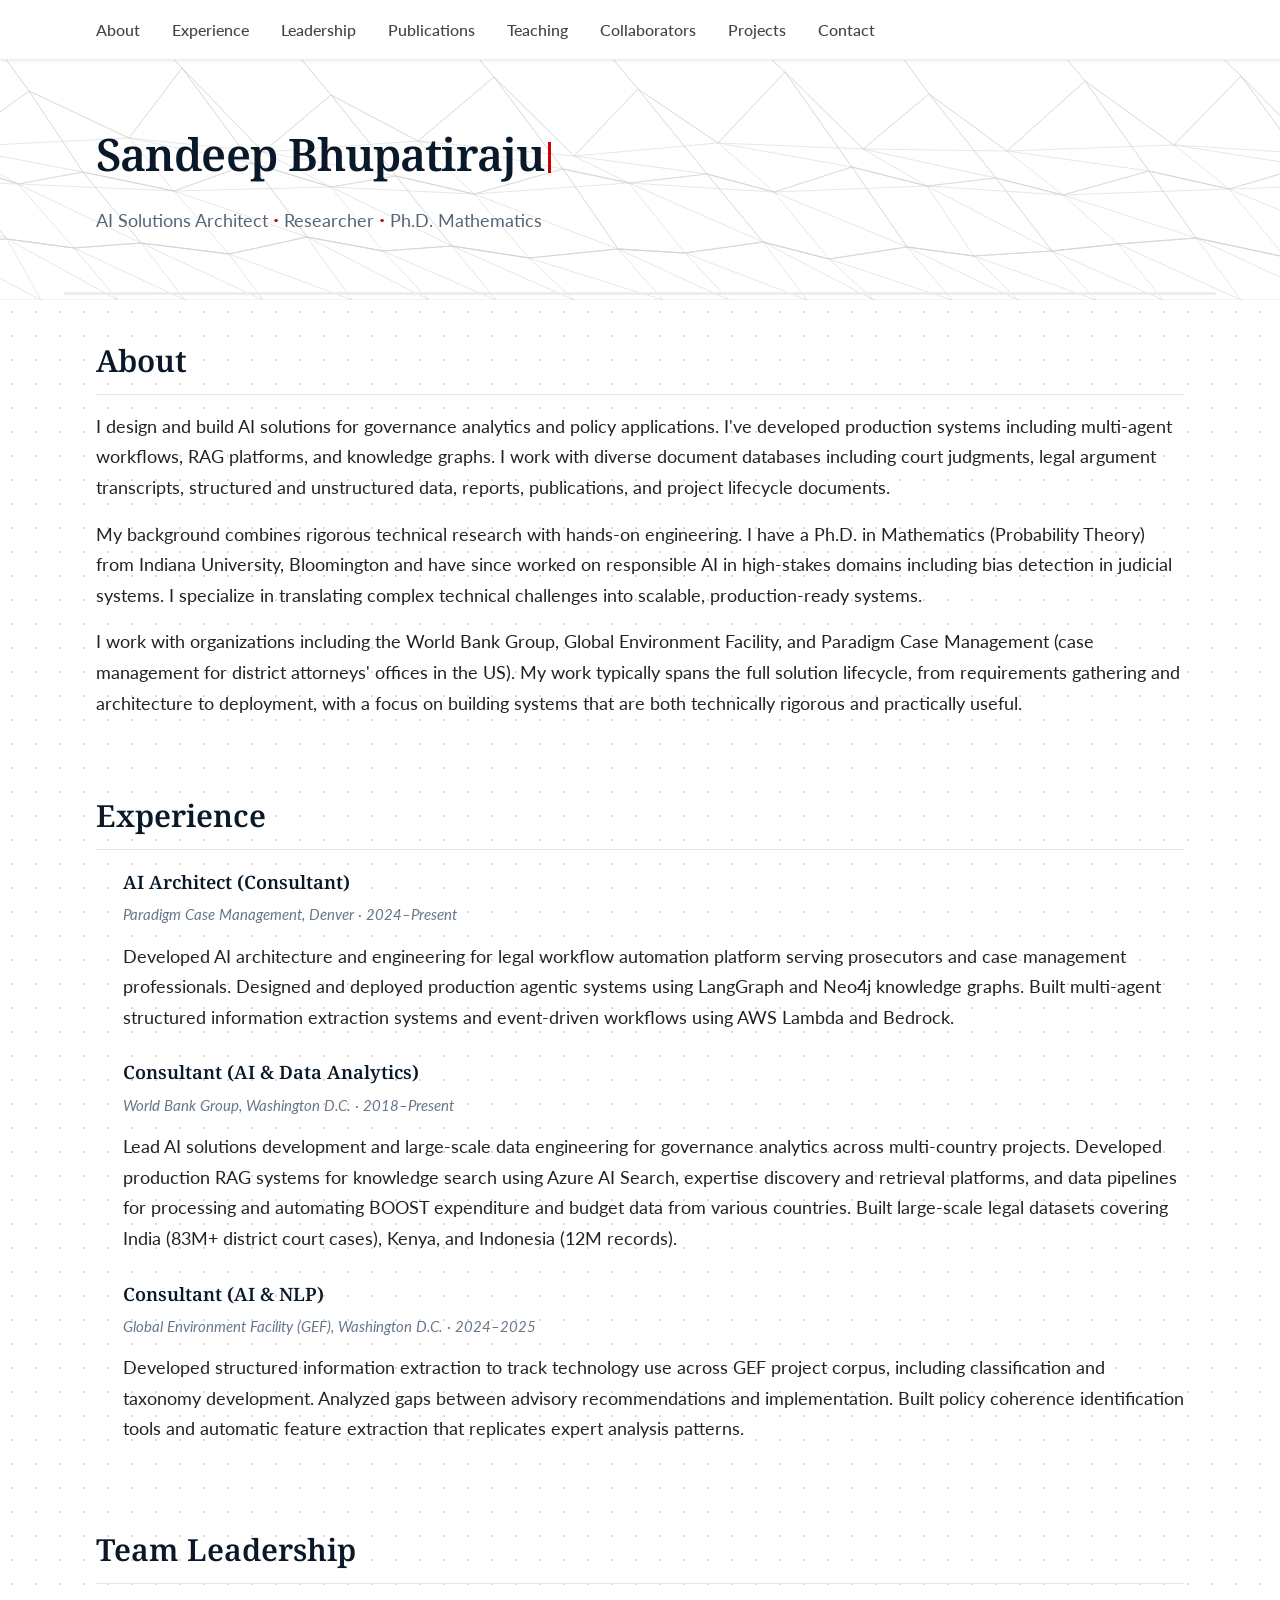
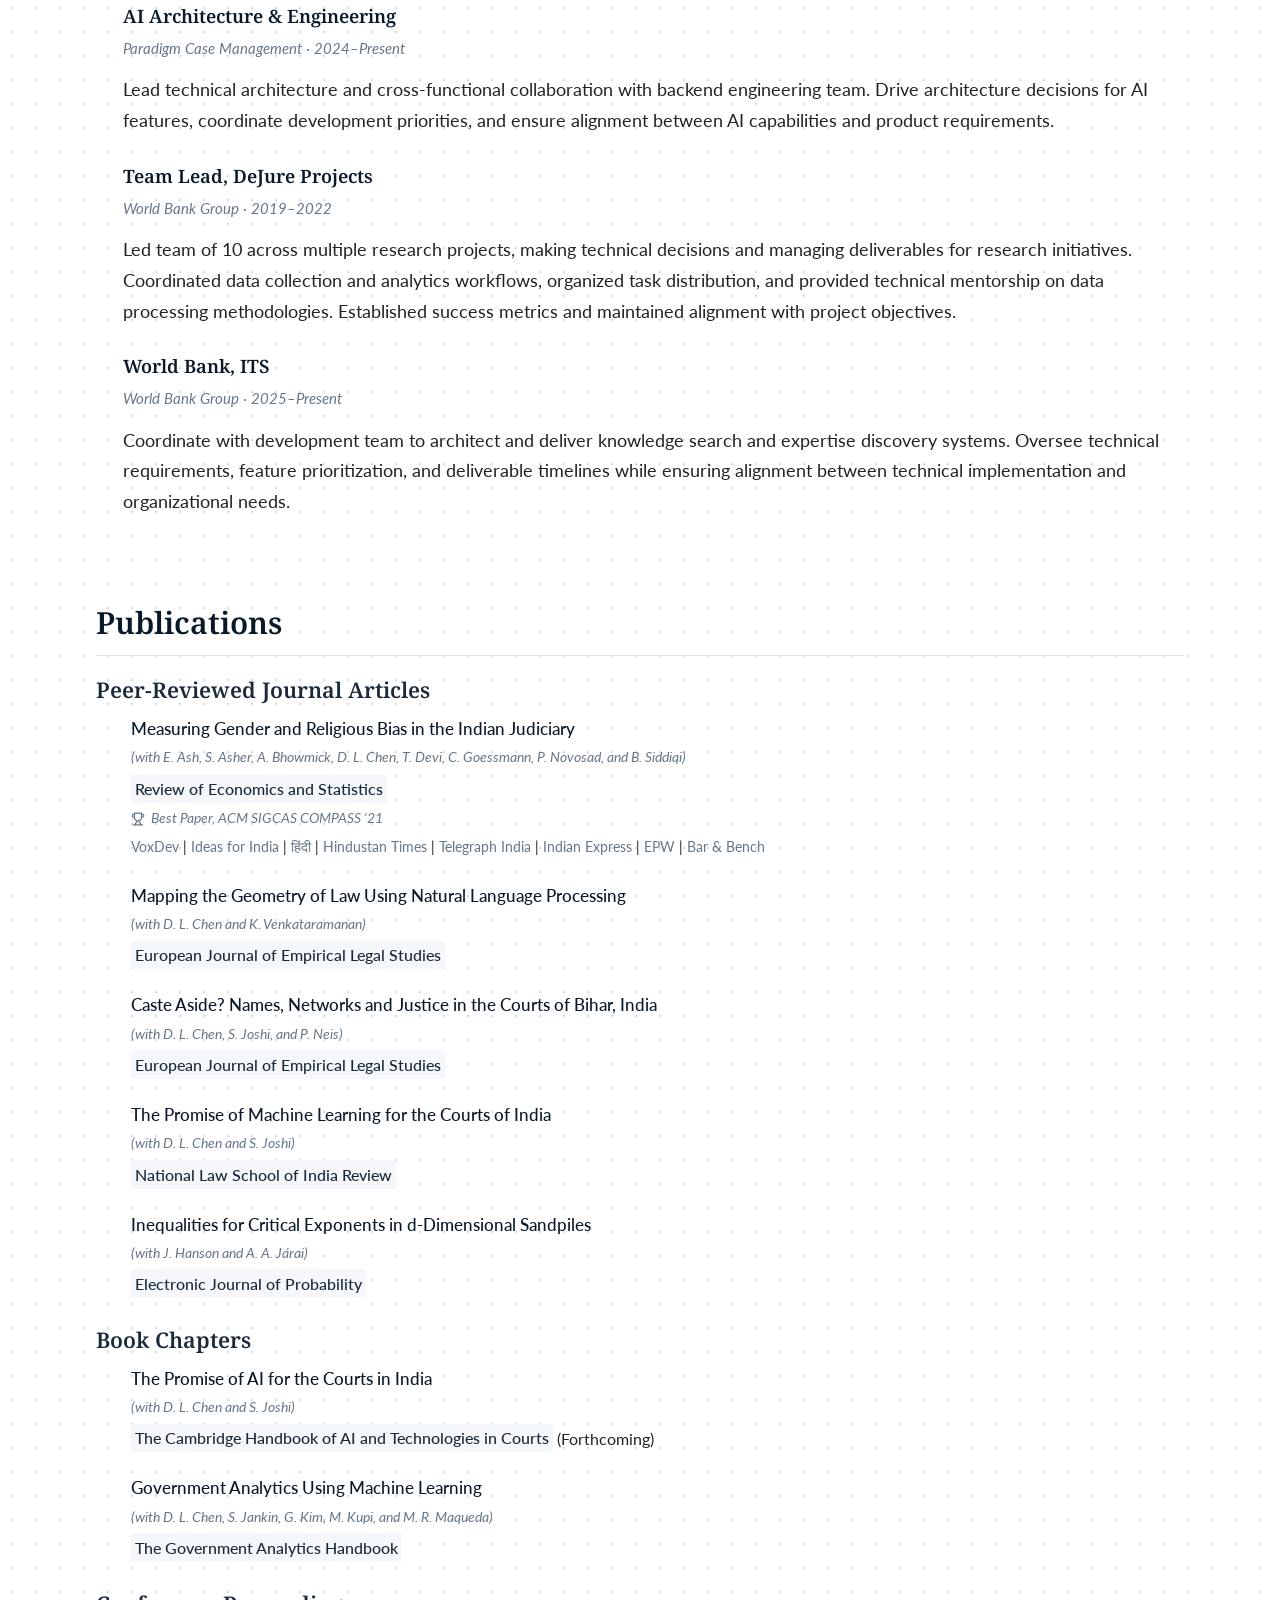
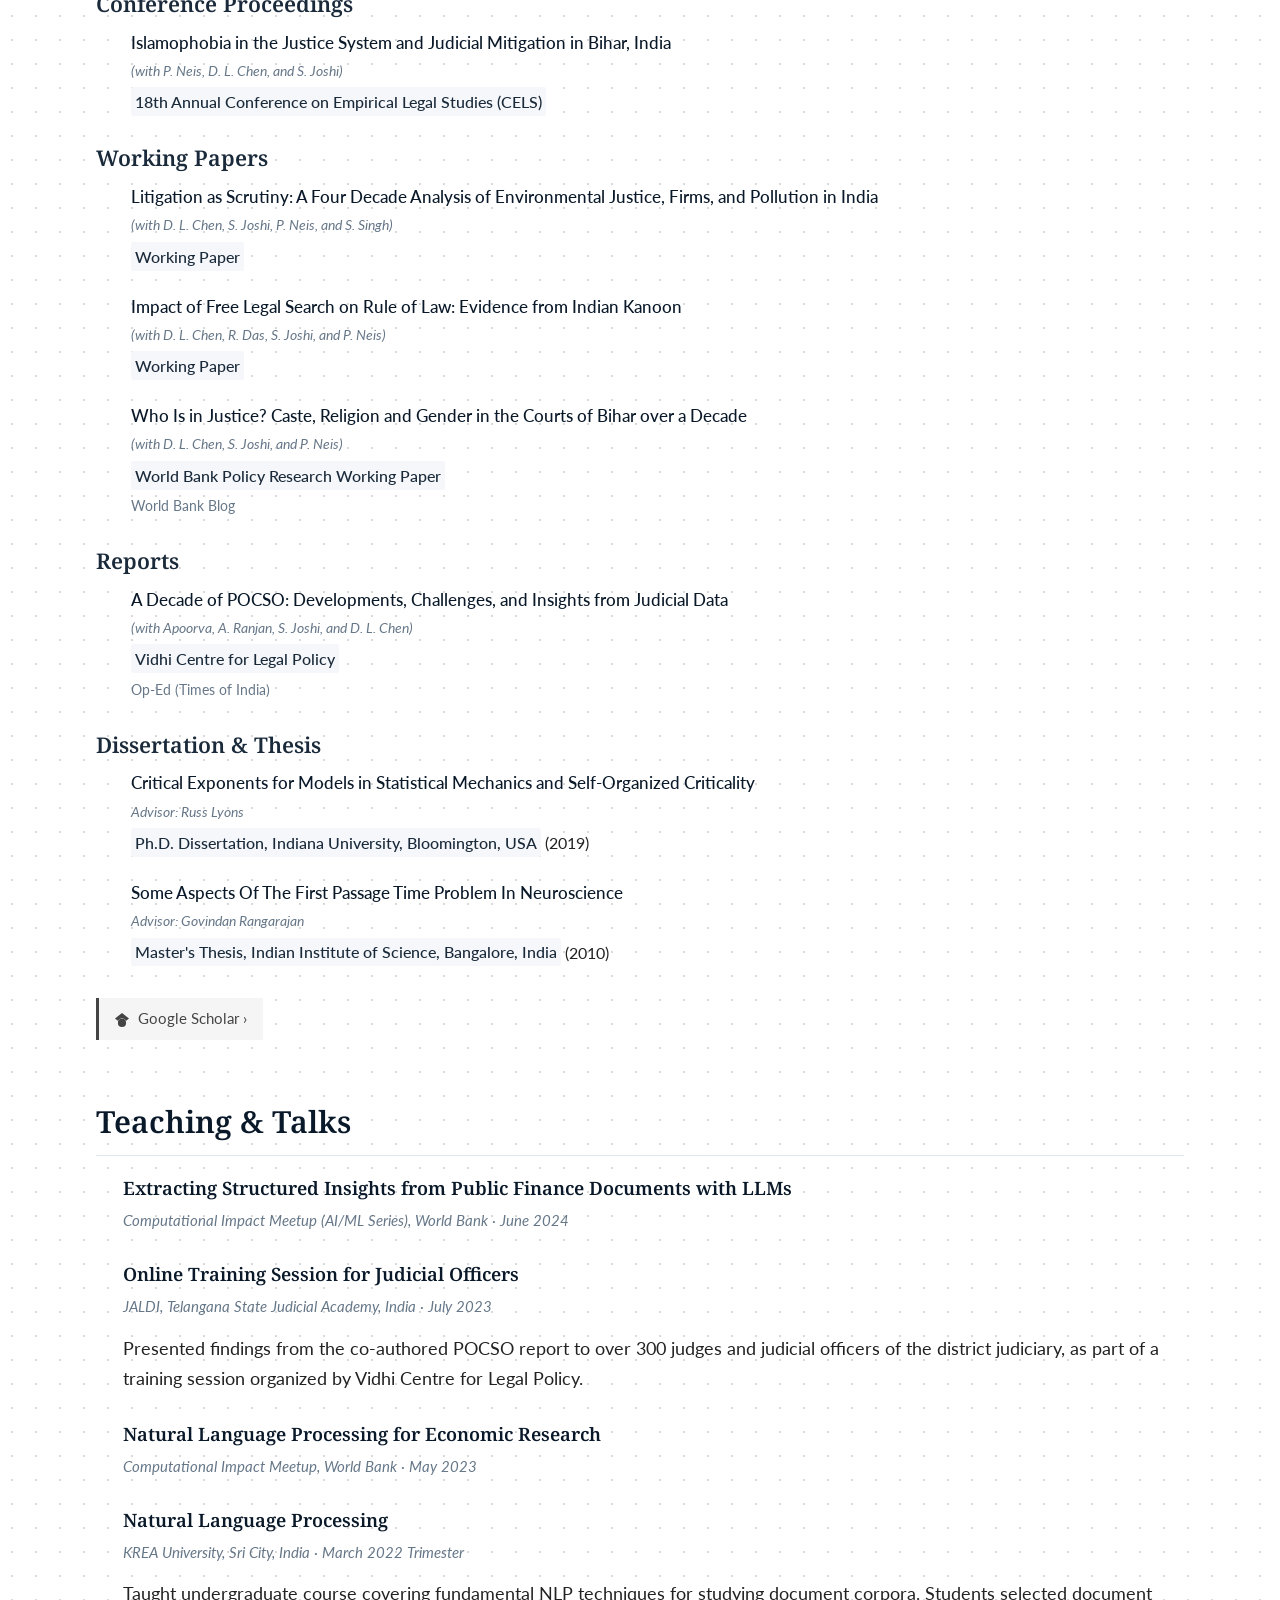
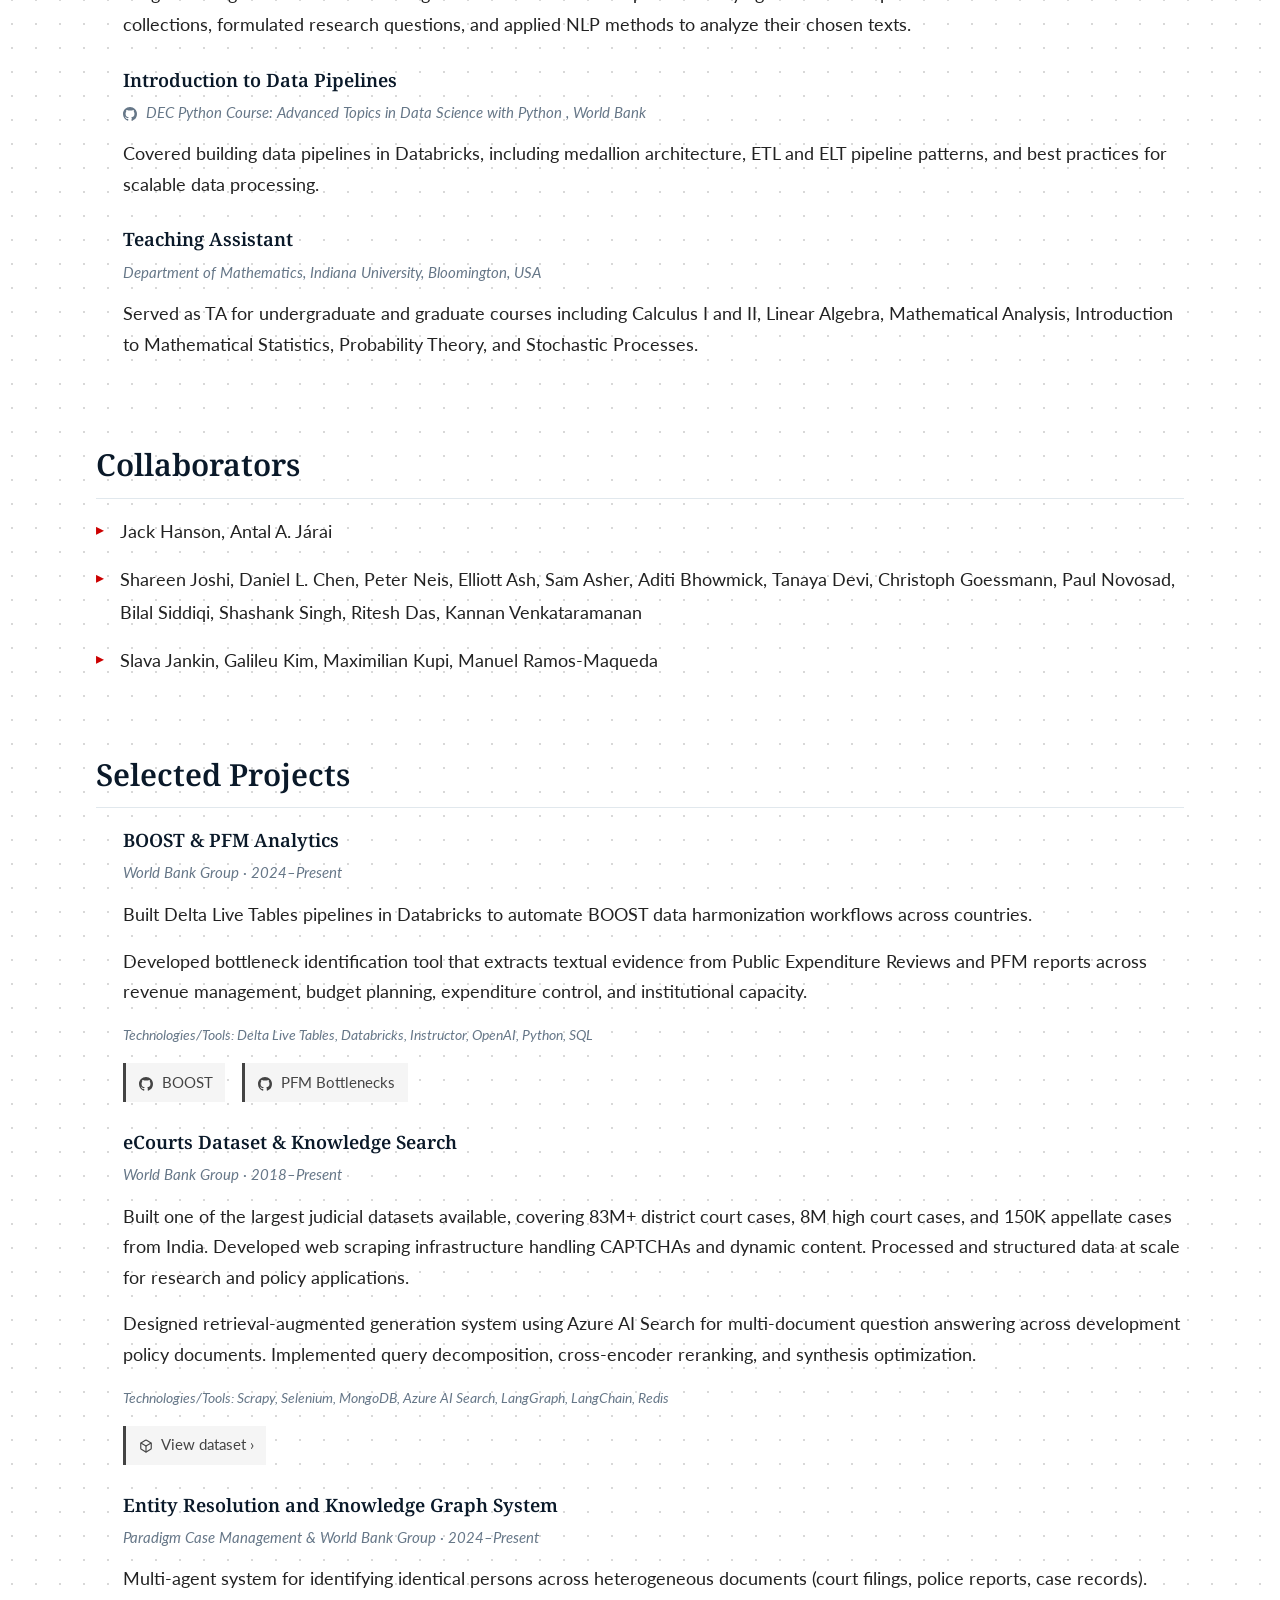
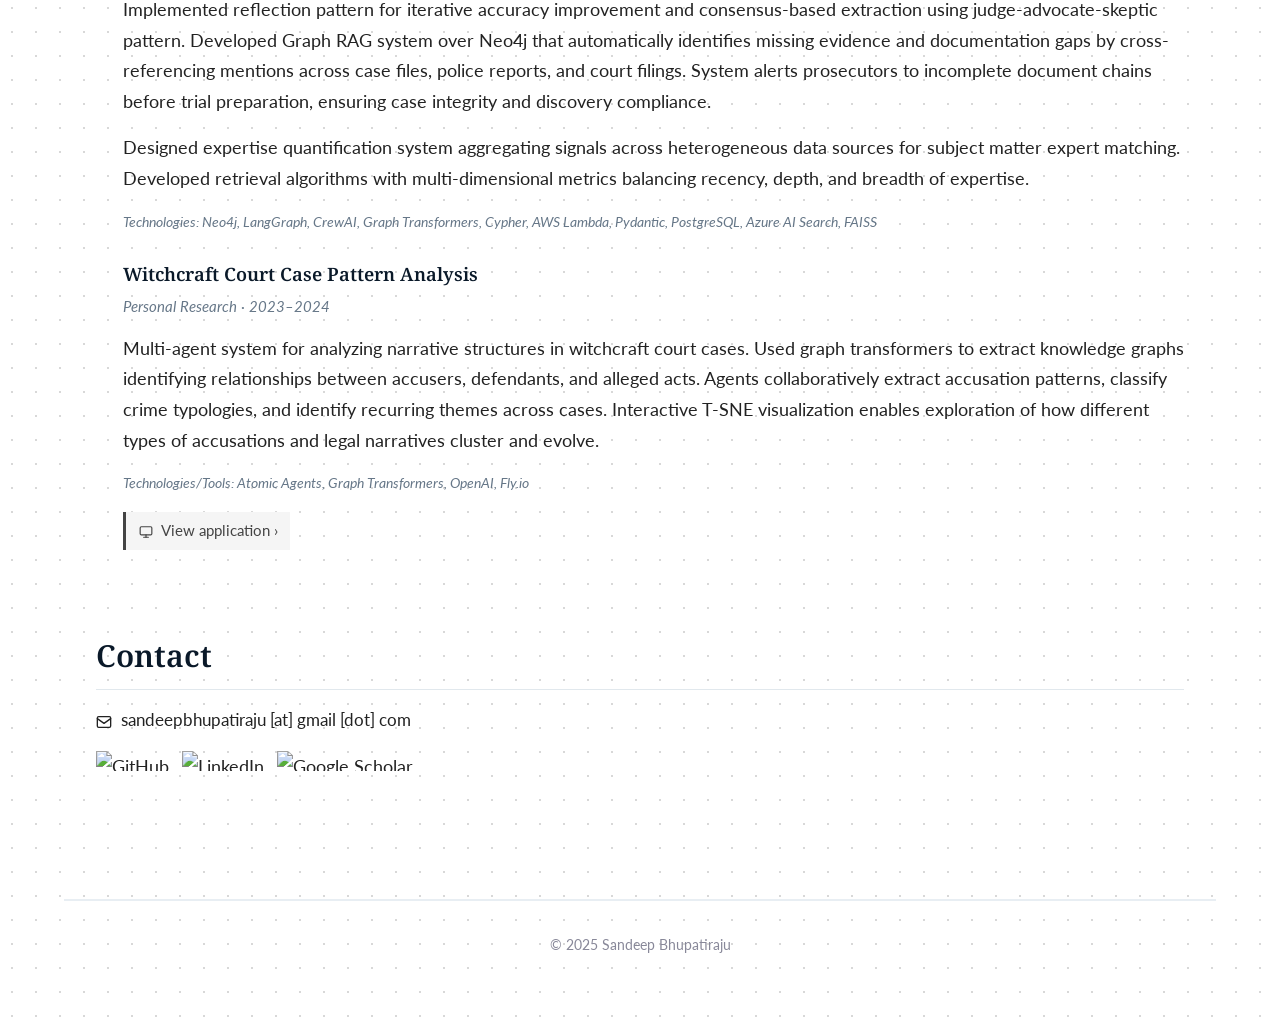
==== commit 92e6c43a: "Update typography with Lato body and Noto Serif headings" ====
--- a/index.html
+++ b/index.html
@@ -28,6 +28,11 @@
 
     <!-- Canonical URL -->
     <link rel="canonical" href="https://bhupatiraju.github.io/">
+
+    <!-- Google Fonts -->
+    <link rel="preconnect" href="https://fonts.googleapis.com">
+    <link rel="preconnect" href="https://fonts.gstatic.com" crossorigin>
+    <link href="https://fonts.googleapis.com/css2?family=Lato:ital,wght@0,300;0,400;0,700;1,300;1,400;1,700&family=Noto+Serif:ital,wght@0,400;0,500;0,600;0,700;1,400;1,500;1,600;1,700&display=swap" rel="stylesheet">
 
     <!-- Stylesheet -->
     <link rel="stylesheet" href="styles-voronoi.css">
--- a/styles-voronoi.css
+++ b/styles-voronoi.css
@@ -22,7 +22,7 @@
 }
 
 body {
-    font-family: -apple-system, BlinkMacSystemFont, "Segoe UI", Roboto, "Helvetica Neue", Arial, sans-serif;
+    font-family: 'Lato', -apple-system, BlinkMacSystemFont, "Segoe UI", Roboto, "Helvetica Neue", Arial, sans-serif;
     font-size: 18px;
     line-height: 1.7;
     color: #222;
@@ -88,6 +88,7 @@
 }
 
 h1 {
+    font-family: 'Noto Serif', Georgia, 'Times New Roman', serif;
     font-size: 2.8rem;
     font-weight: 600;
     margin-bottom: 0.5rem;
@@ -185,6 +186,7 @@
 }
 
 h2 {
+    font-family: 'Noto Serif', Georgia, 'Times New Roman', serif;
     font-size: 1.9rem;
     font-weight: 600;
     margin-bottom: 1rem;
@@ -204,6 +206,7 @@
 }
 
 h3 {
+    font-family: 'Noto Serif', Georgia, 'Times New Roman', serif;
     font-size: 1.35rem;
     font-weight: 600;
     margin-top: 1.5rem;
@@ -213,6 +216,14 @@
 
 section > h3:first-of-type {
     margin-top: 0.5rem;
+}
+
+h4 {
+    font-family: 'Noto Serif', Georgia, 'Times New Roman', serif;
+    font-size: 1.15rem;
+    font-weight: 600;
+    margin-bottom: 0.3rem;
+    color: #0a1929;
 }
 
 p {
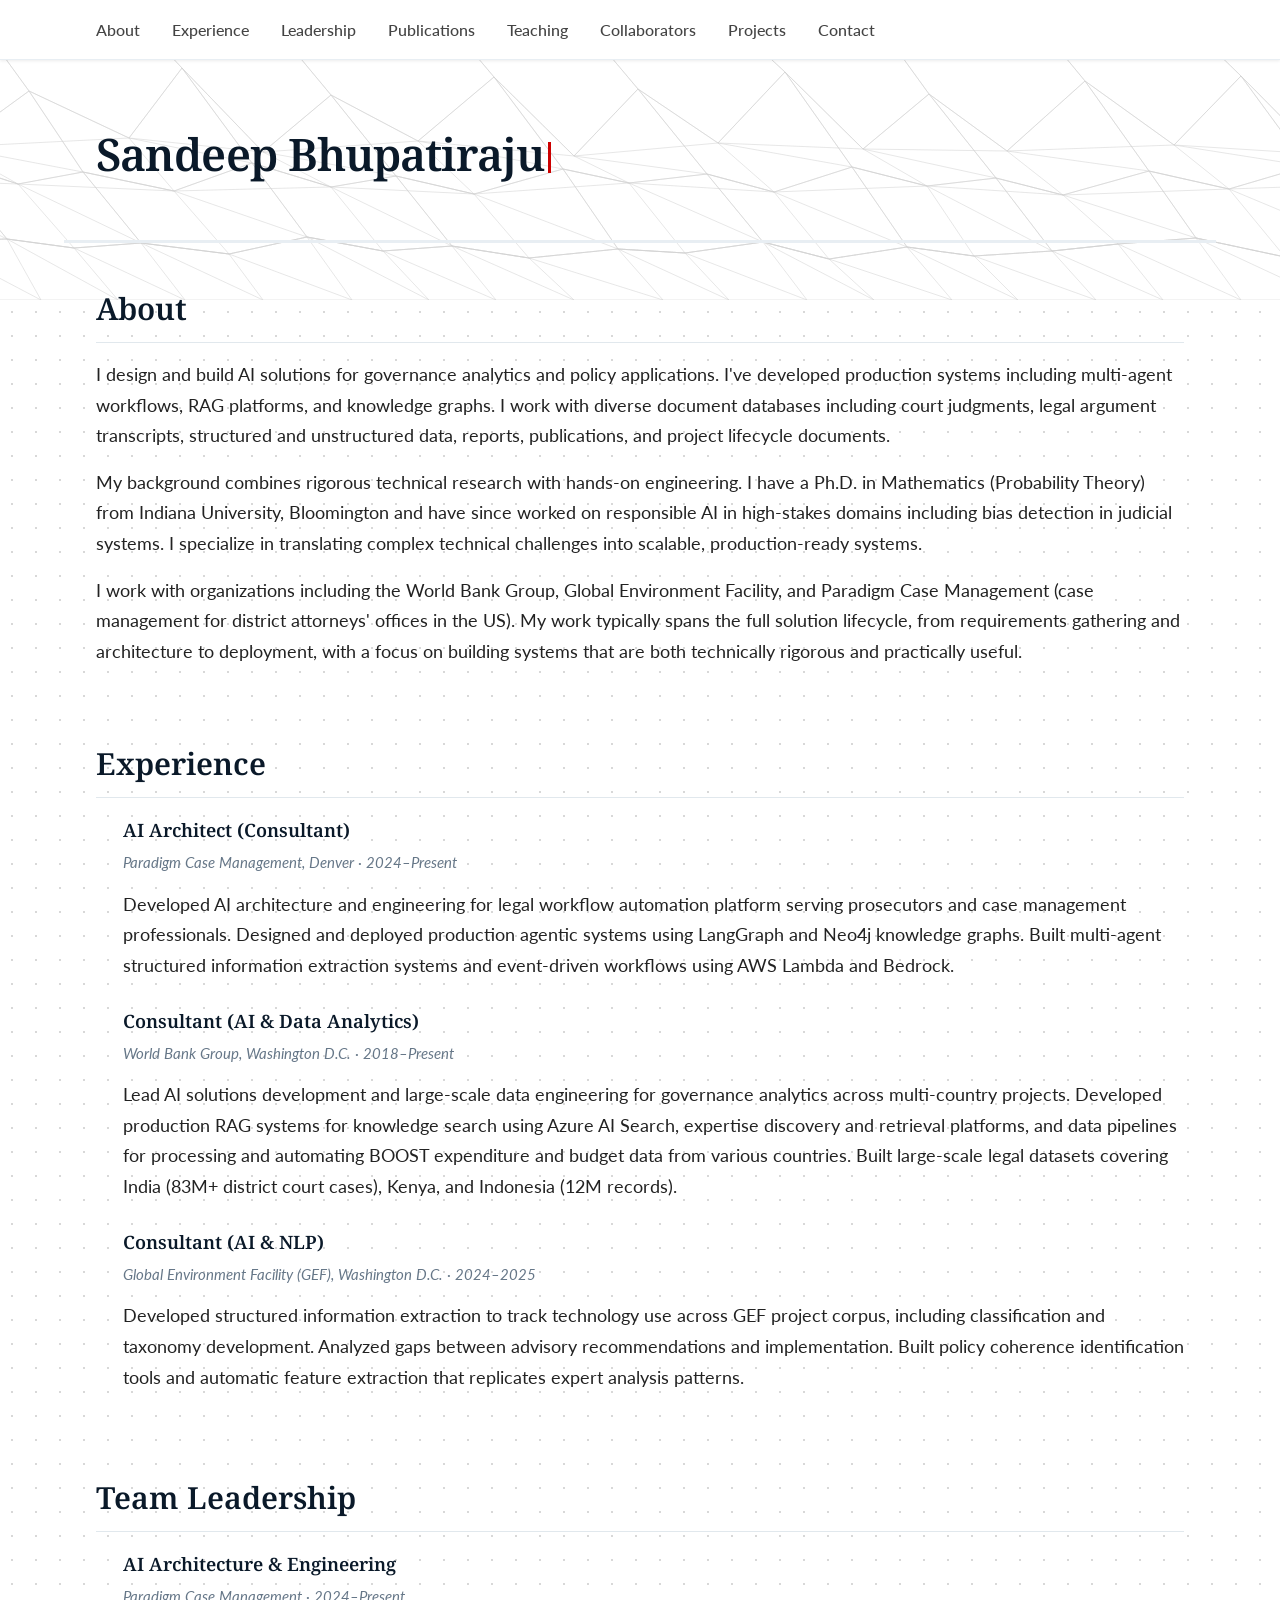
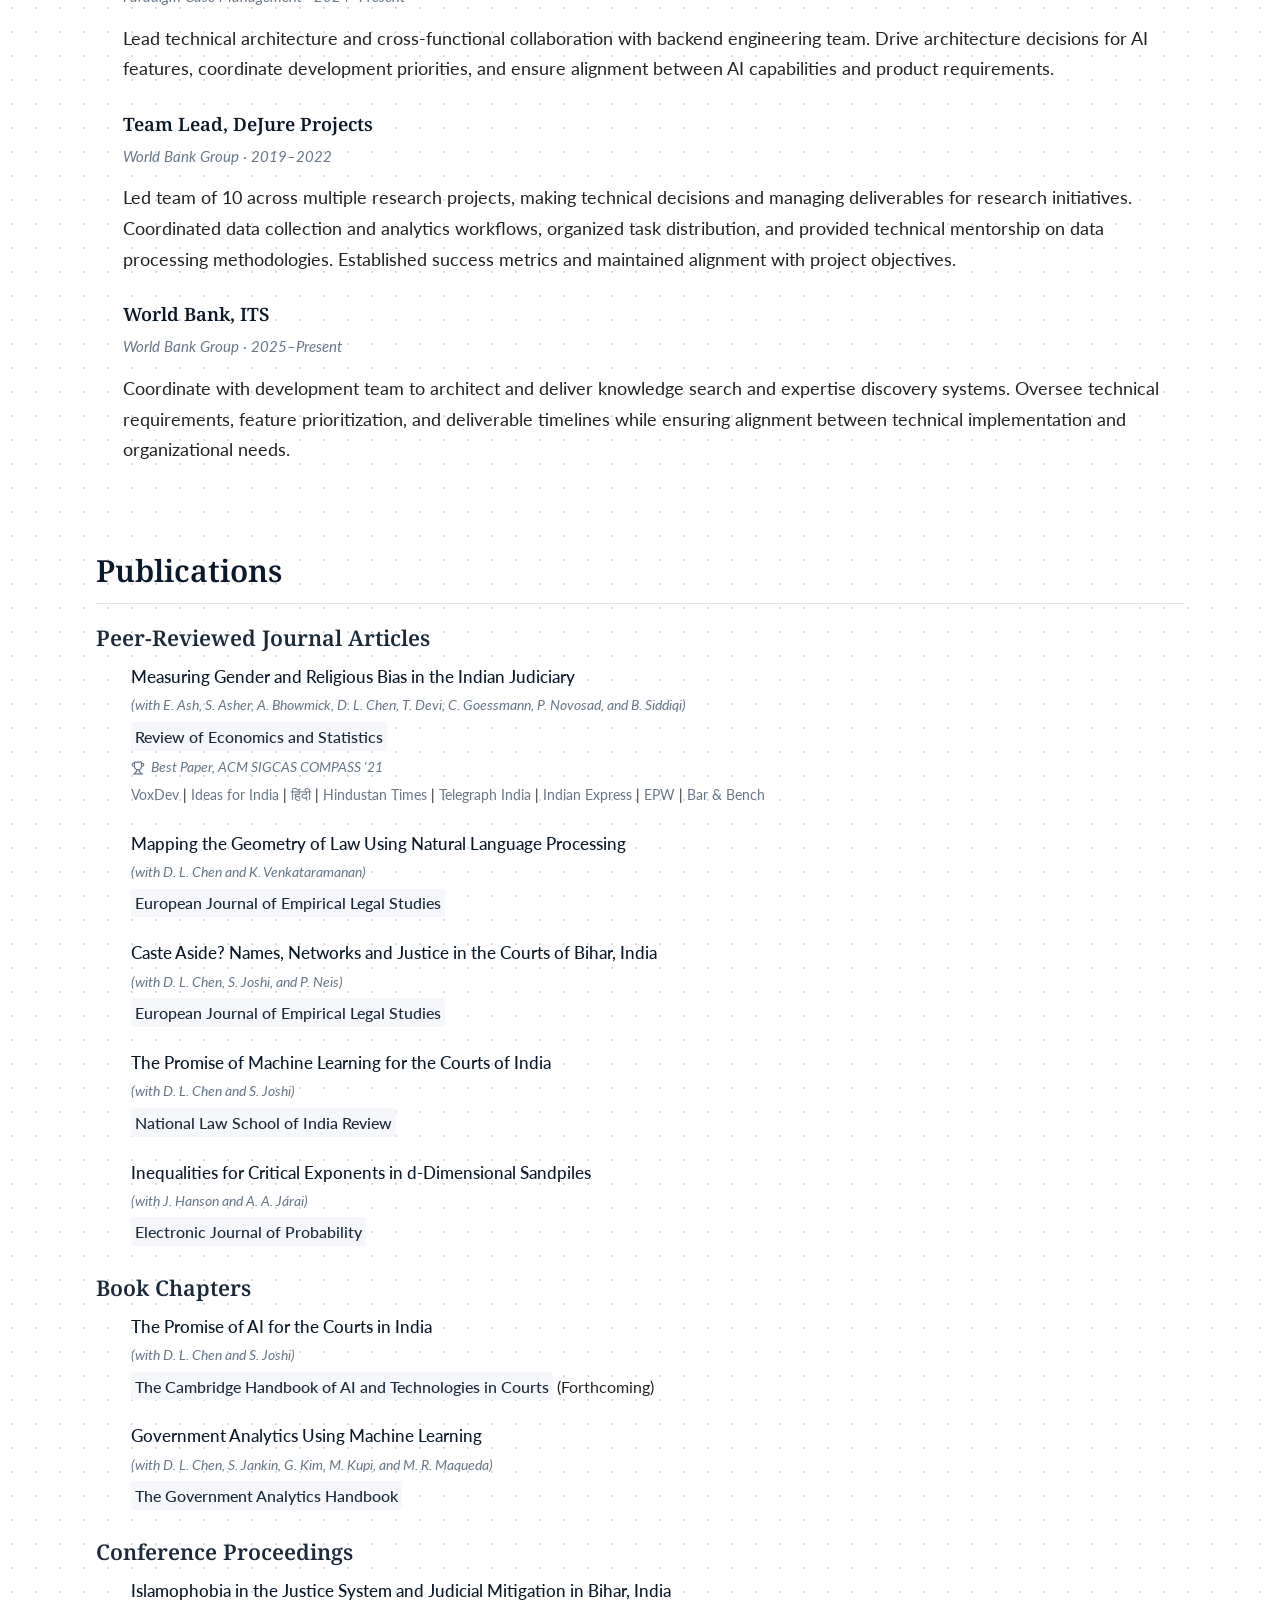
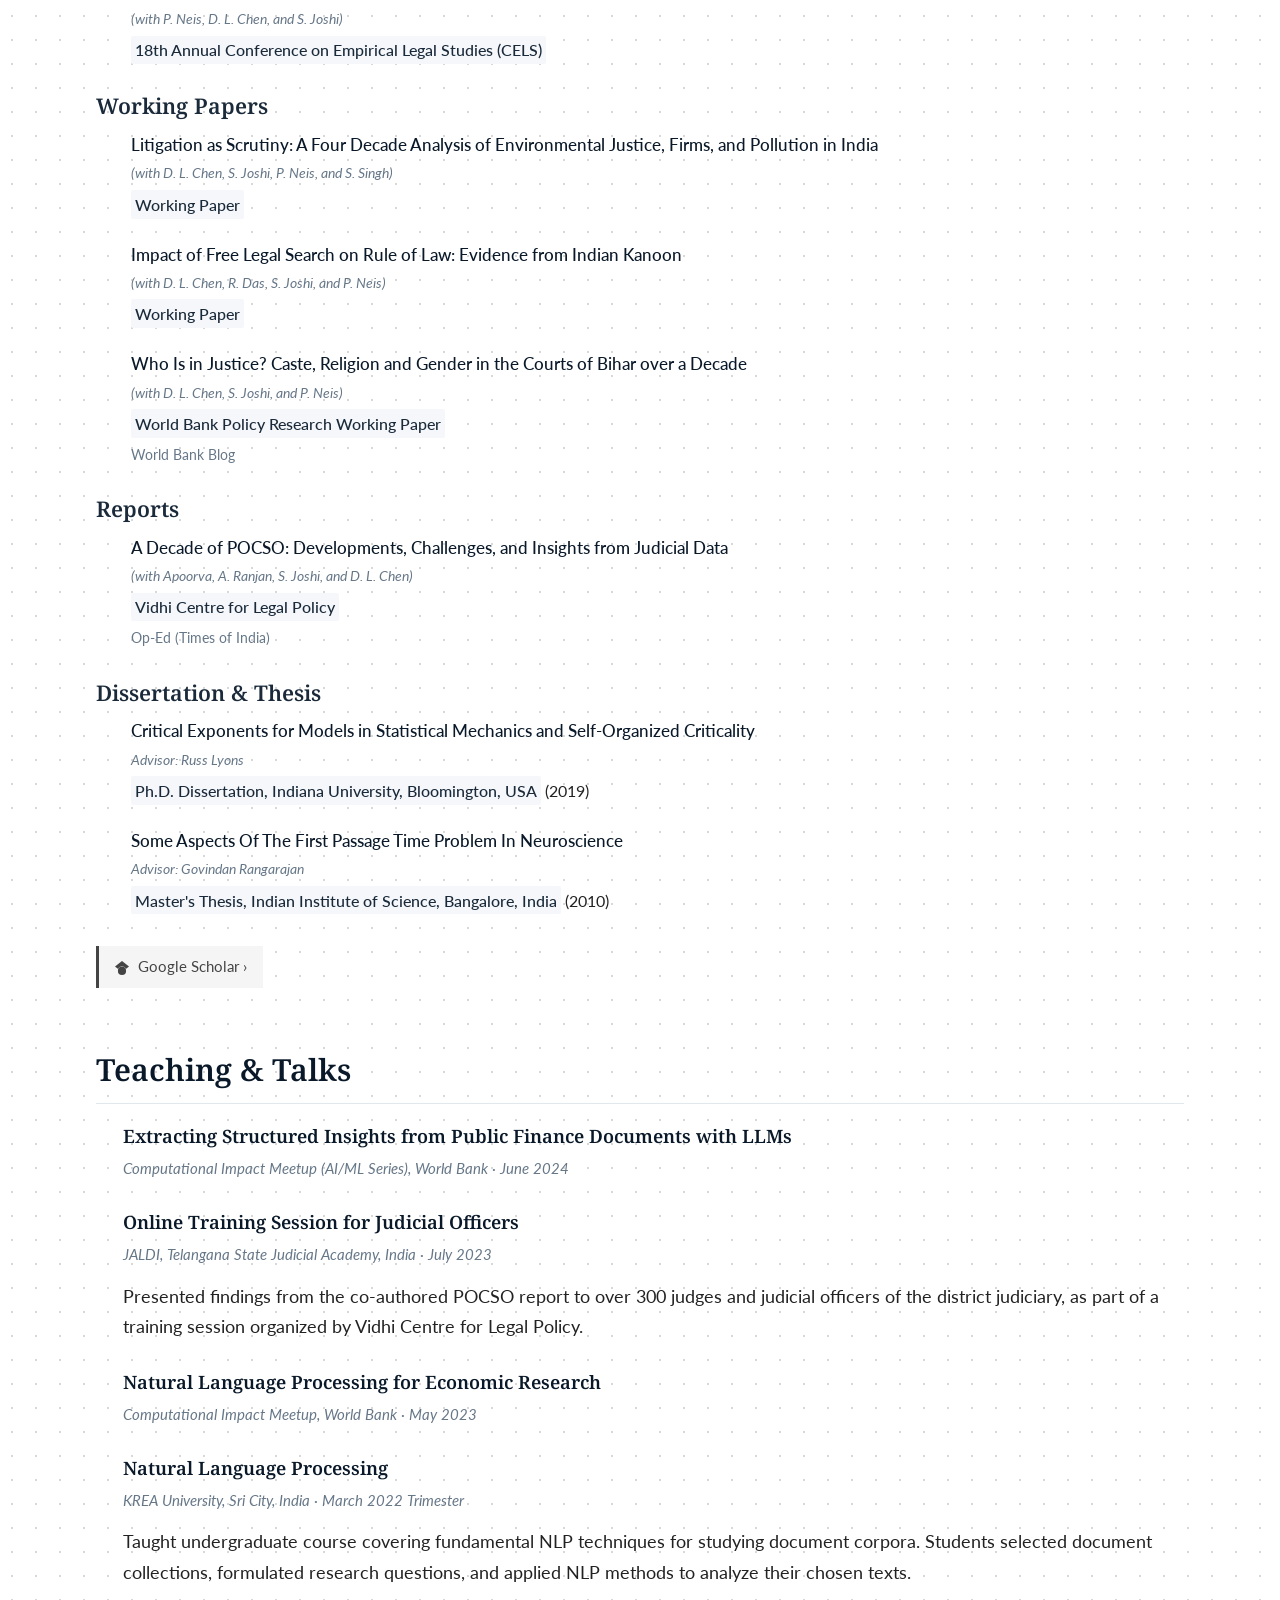
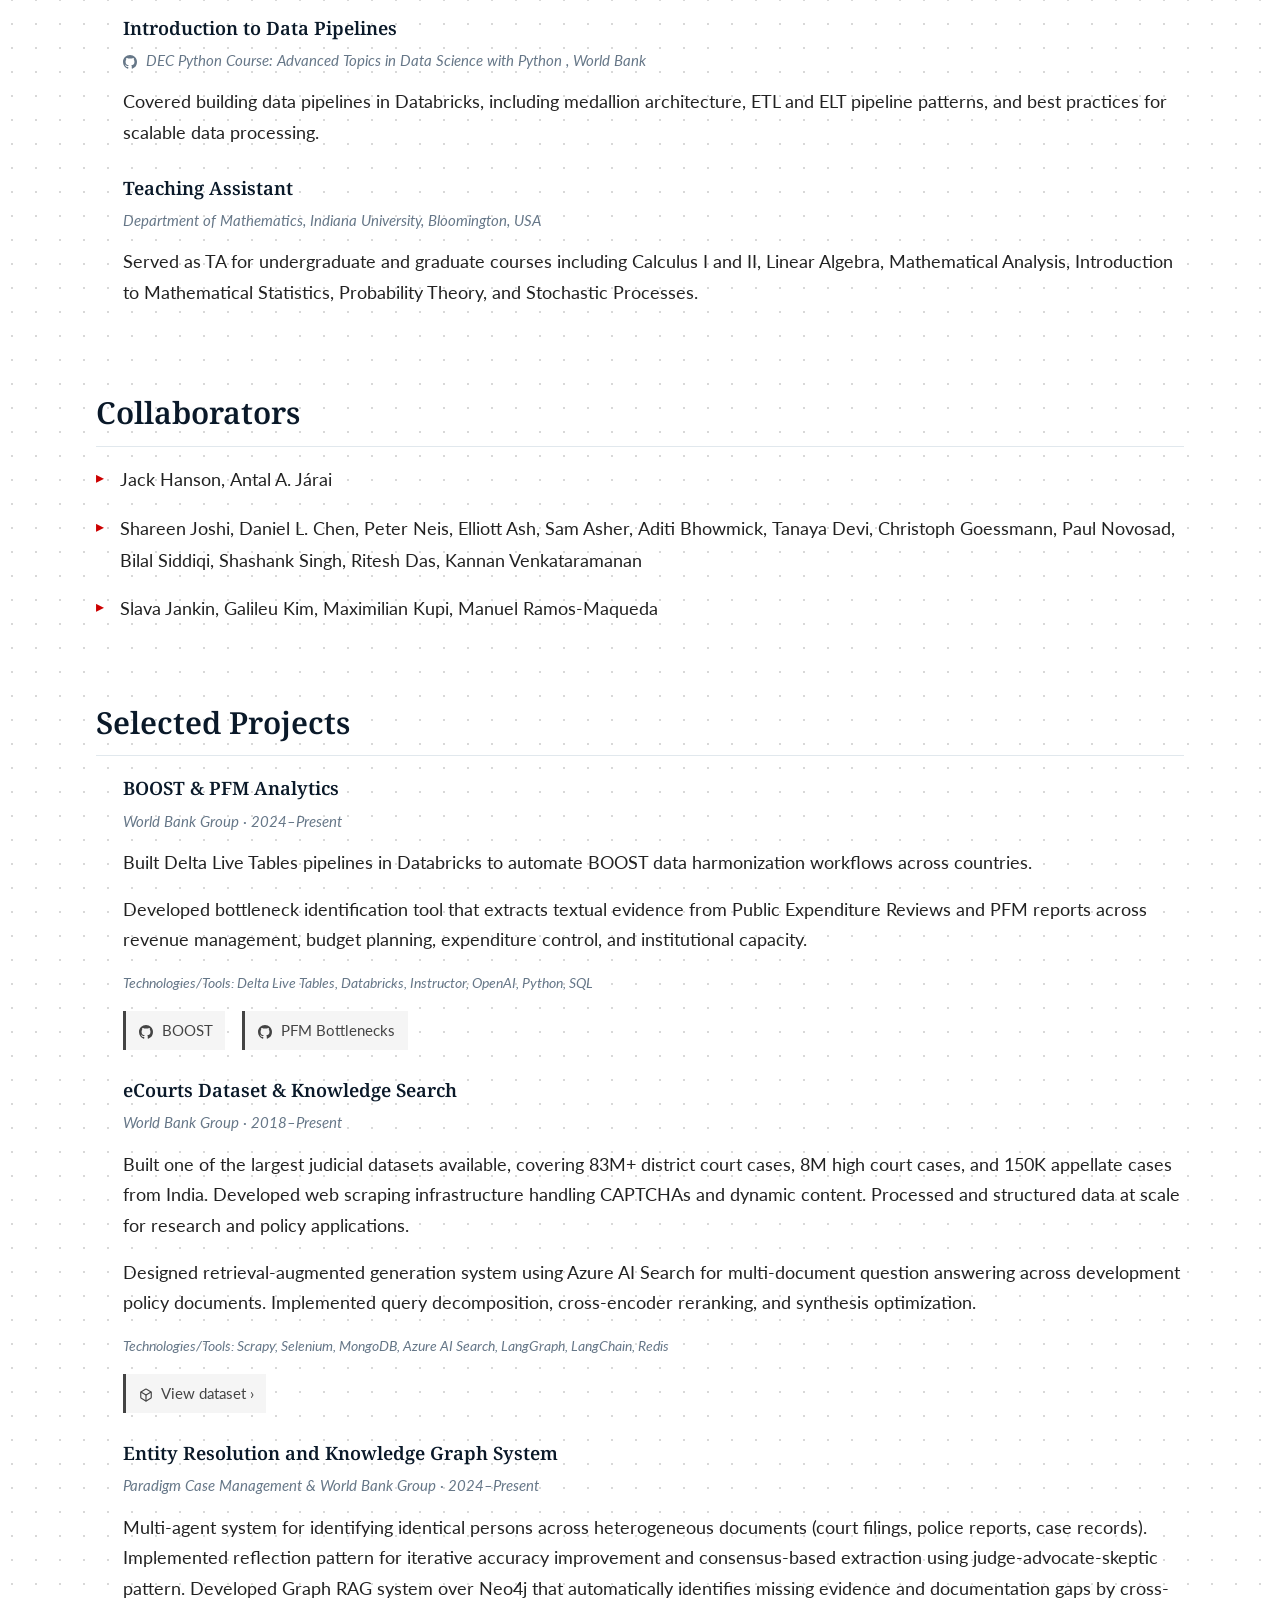
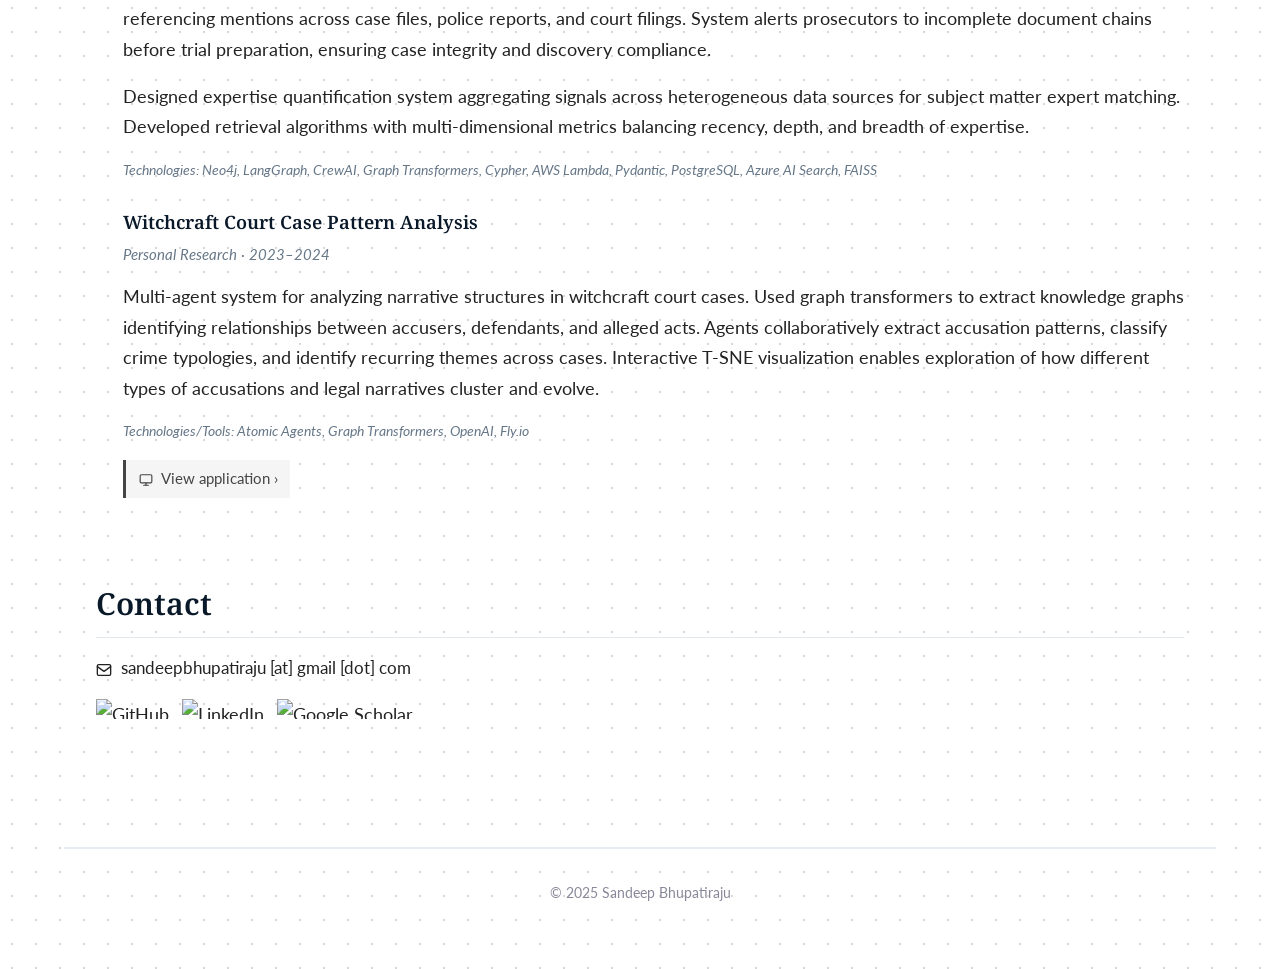
==== commit dbc1dd79: "added cname" ====
--- a/index.html
+++ b/index.html
@@ -5,22 +5,23 @@
     <meta name="viewport" content="width=device-width, initial-scale=1.0">
 
     <!-- SEO Meta Tags -->
-    <title>Sandeep Bhupatiraju - AI Solutions Architect & Researcher</title>
-    <meta name="description" content="AI Solutions Architect and Researcher specializing in production AI systems for governance and legal analytics. Ph.D. in Mathematics with expertise in RAG, multi-agent systems, and Graph AI.">
+    <title>Sandeep Bhupatiraju</title>
+    <meta name="description" content="Building AI systems for legal and governance applications. Ph.D. in Mathematics. Research and projects in judicial analytics, knowledge graphs, and applied ML.">
     <meta name="keywords" content="AI Solutions Architect, Machine Learning, Legal Analytics, RAG, LangGraph, Neo4j, AI Research, Responsible AI">
     <meta name="author" content="Sandeep Bhupatiraju">
 
     <!-- Open Graph / Social Media Meta Tags -->
     <meta property="og:type" content="website">
-    <meta property="og:url" content="https://sandeepbhupatiraju.com/">
-    <meta property="og:title" content="Sandeep Bhupatiraju - AI Solutions Architect & Researcher">
-    <meta property="og:description" content="AI Solutions Architect specializing in production AI systems for governance and legal analytics. Expert in RAG, multi-agent systems, and responsible AI.">
-    <meta property="og:image" content="https://sandeepbhupatiraju.com/favicon.png">
+    <meta property="og:site_name" content="Sandeep Bhupatiraju">
+    <meta property="og:url" content="https://bhupatiraju.github.io/">
+    <meta property="og:title" content="Sandeep Bhupatiraju">
+    <meta property="og:description" content="Building AI systems for legal and governance applications. Ph.D. in Mathematics. Research and projects in judicial analytics, knowledge graphs, and applied ML.">
+    <meta property="og:image" content="https://bhupatiraju.github.io/favicon.svg">
 
     <!-- Twitter Card Meta Tags -->
     <meta name="twitter:card" content="summary">
-    <meta name="twitter:title" content="Sandeep Bhupatiraju - AI Solutions Architect & Researcher">
-    <meta name="twitter:description" content="AI Solutions Architect specializing in production AI systems for governance and legal analytics.">
+    <meta name="twitter:title" content="Sandeep Bhupatiraju">
+    <meta name="twitter:description" content="Building AI systems for legal and governance applications. Ph.D. in Mathematics.">
     <meta name="twitter:image" content="https://bhupatiraju.github.io/favicon.svg">
 
     <!-- Favicon -->
@@ -38,6 +39,15 @@
     <link rel="stylesheet" href="styles-voronoi.css">
 
     <!-- Structured Data (JSON-LD) -->
+    <script type="application/ld+json">
+    {
+      "@context": "https://schema.org",
+      "@type": "WebSite",
+      "name": "Sandeep Bhupatiraju",
+      "alternateName": "Sandeep Bhupatiraju",
+      "url": "https://bhupatiraju.github.io/"
+    }
+    </script>
     <script type="application/ld+json">
     {
       "@context": "https://schema.org",
@@ -114,7 +124,6 @@
         <div class="header-content">
             <div class="header-text">
                 <h1>Sandeep Bhupatiraju<span class="cursor"></span></h1>
-                <p class="tagline">AI Solutions Architect <span style="color: #CC0000; font-size: 1.3em;">·</span> Researcher <span style="color: #CC0000; font-size: 1.3em;">·</span> Ph.D. Mathematics</p>
             </div>
         </div>
     </header>
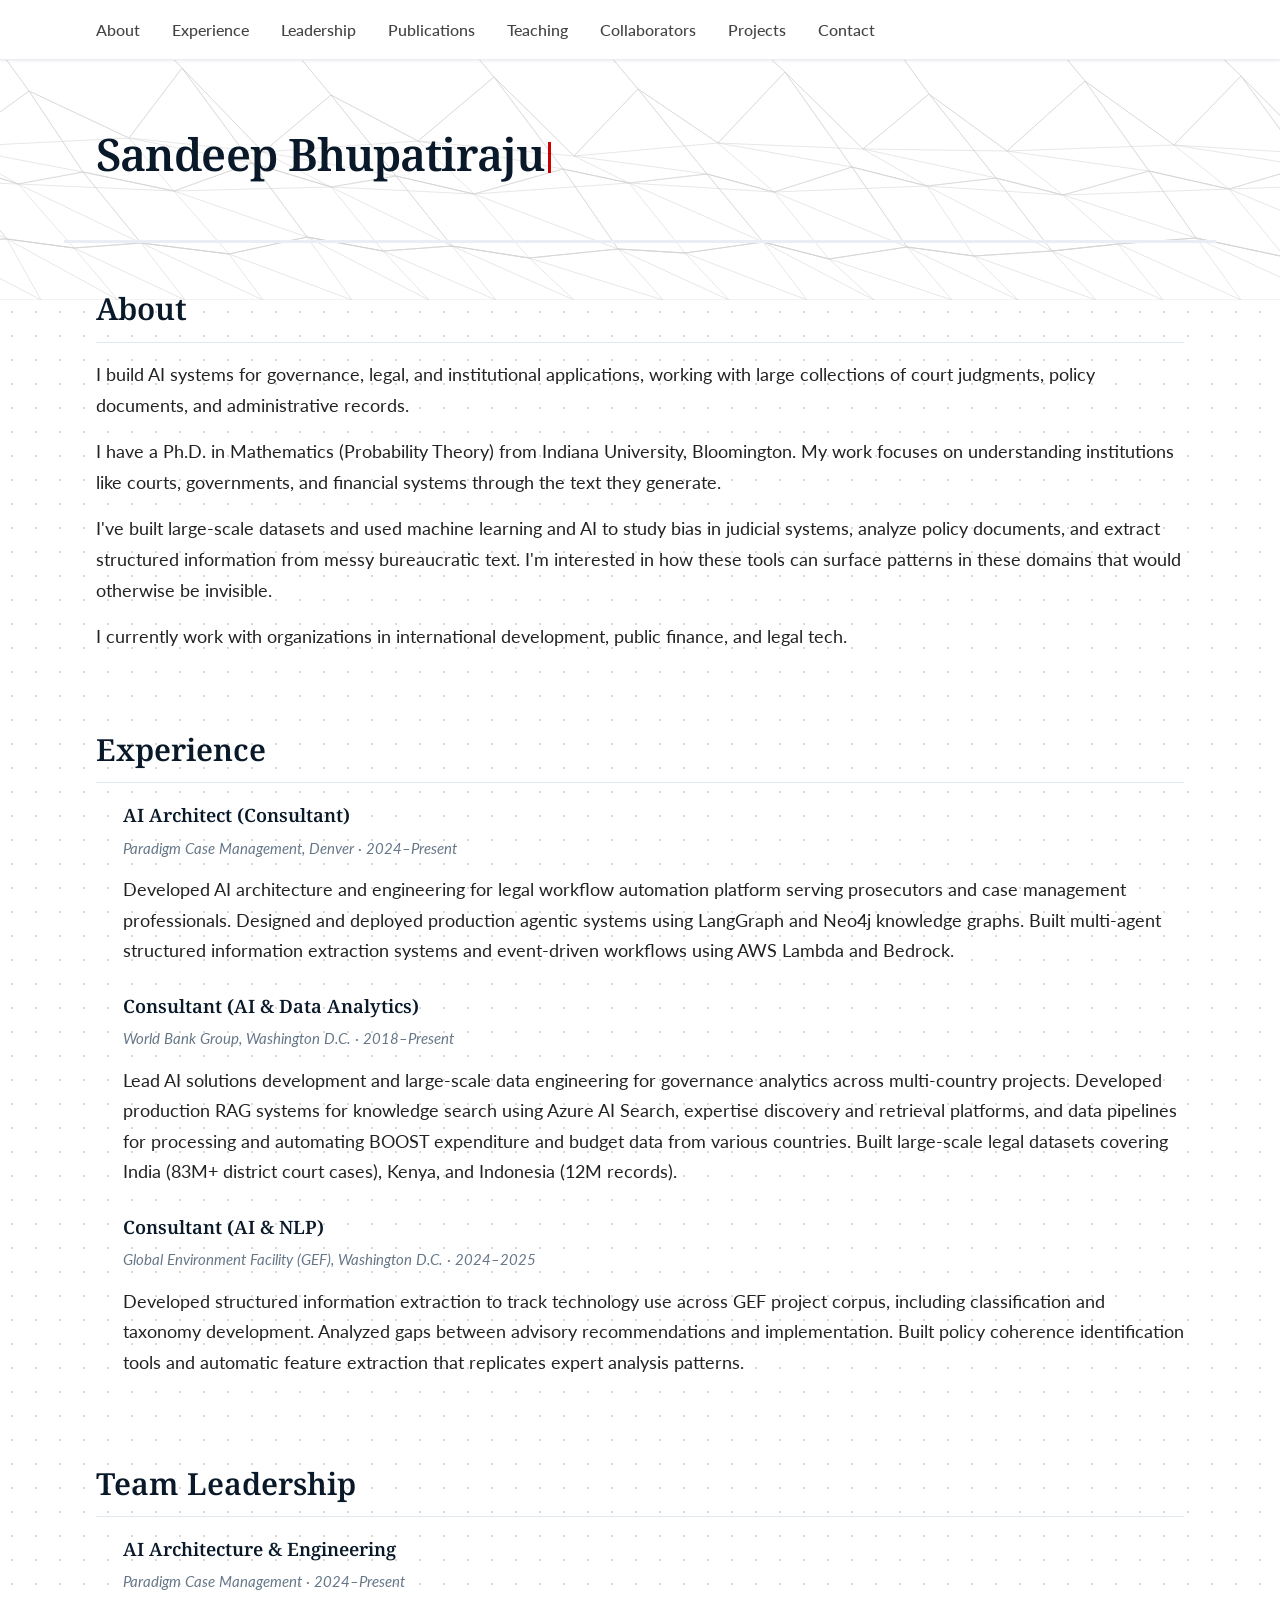
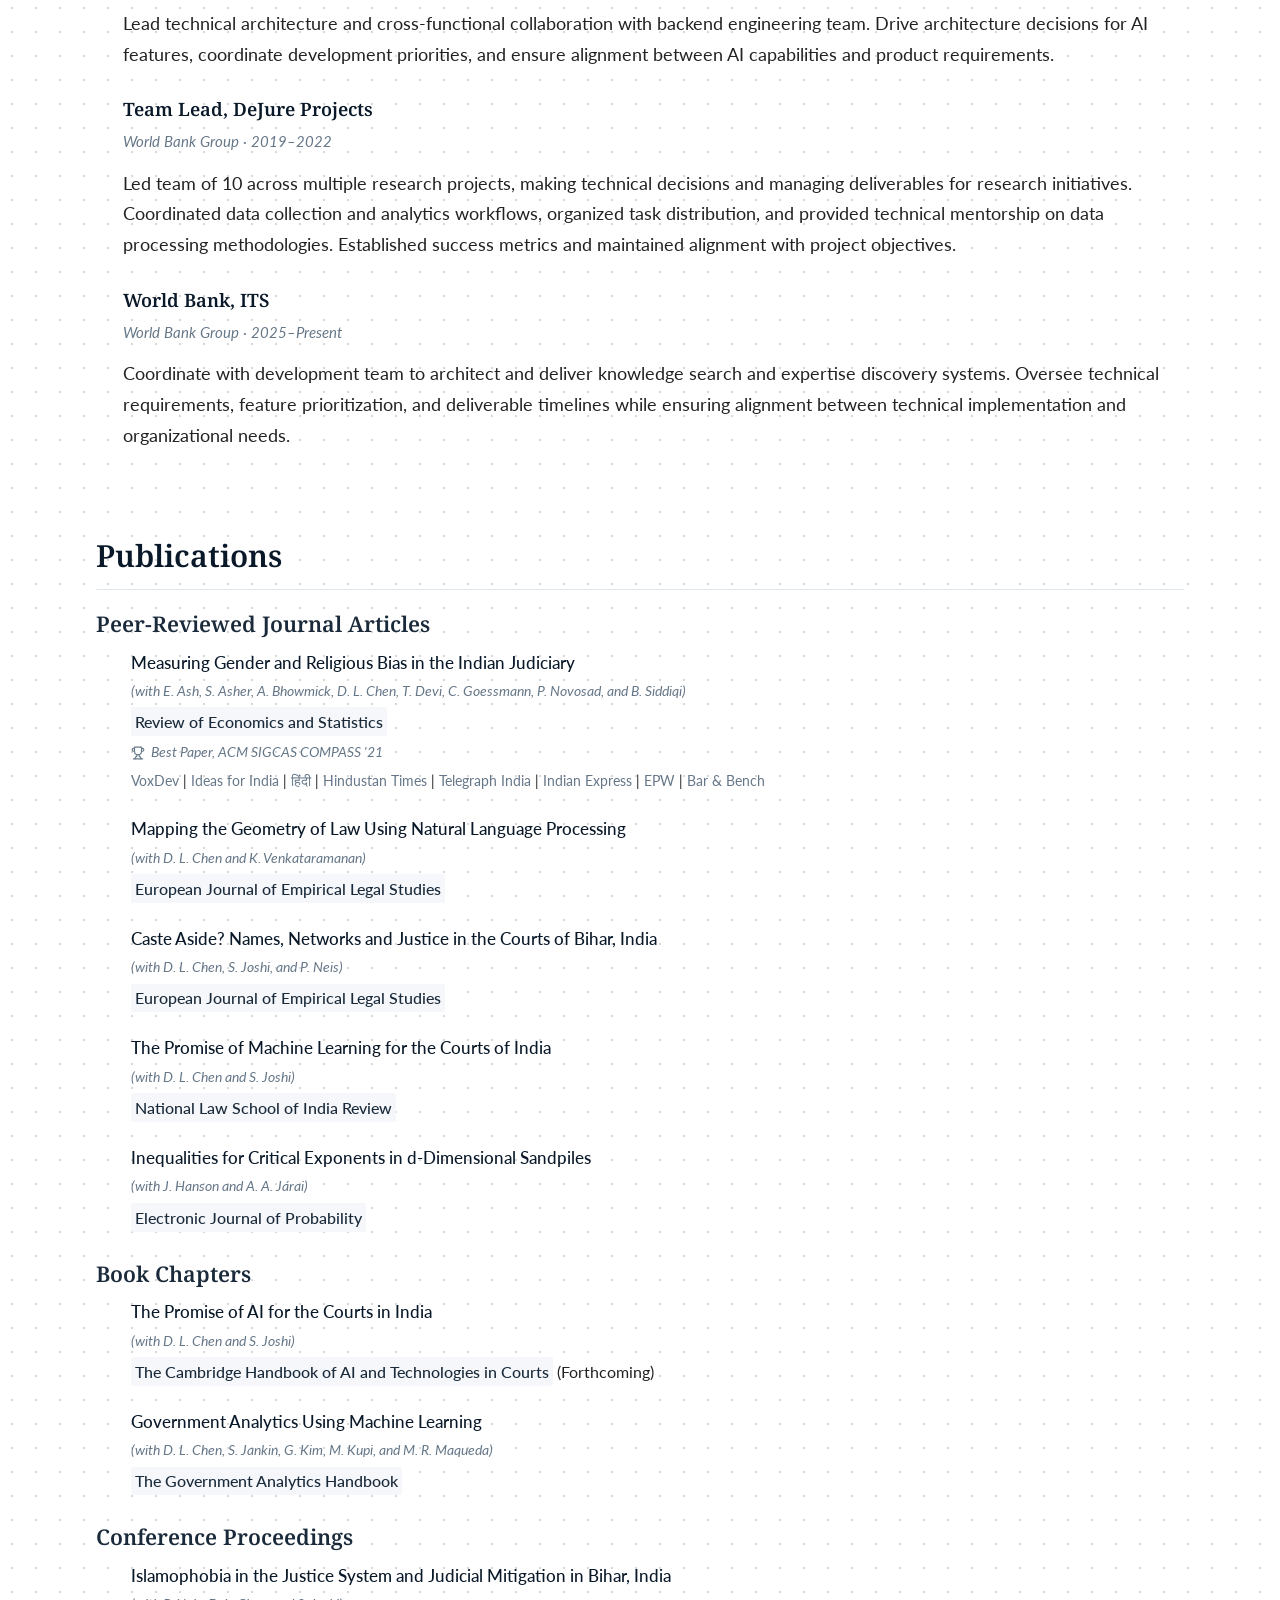
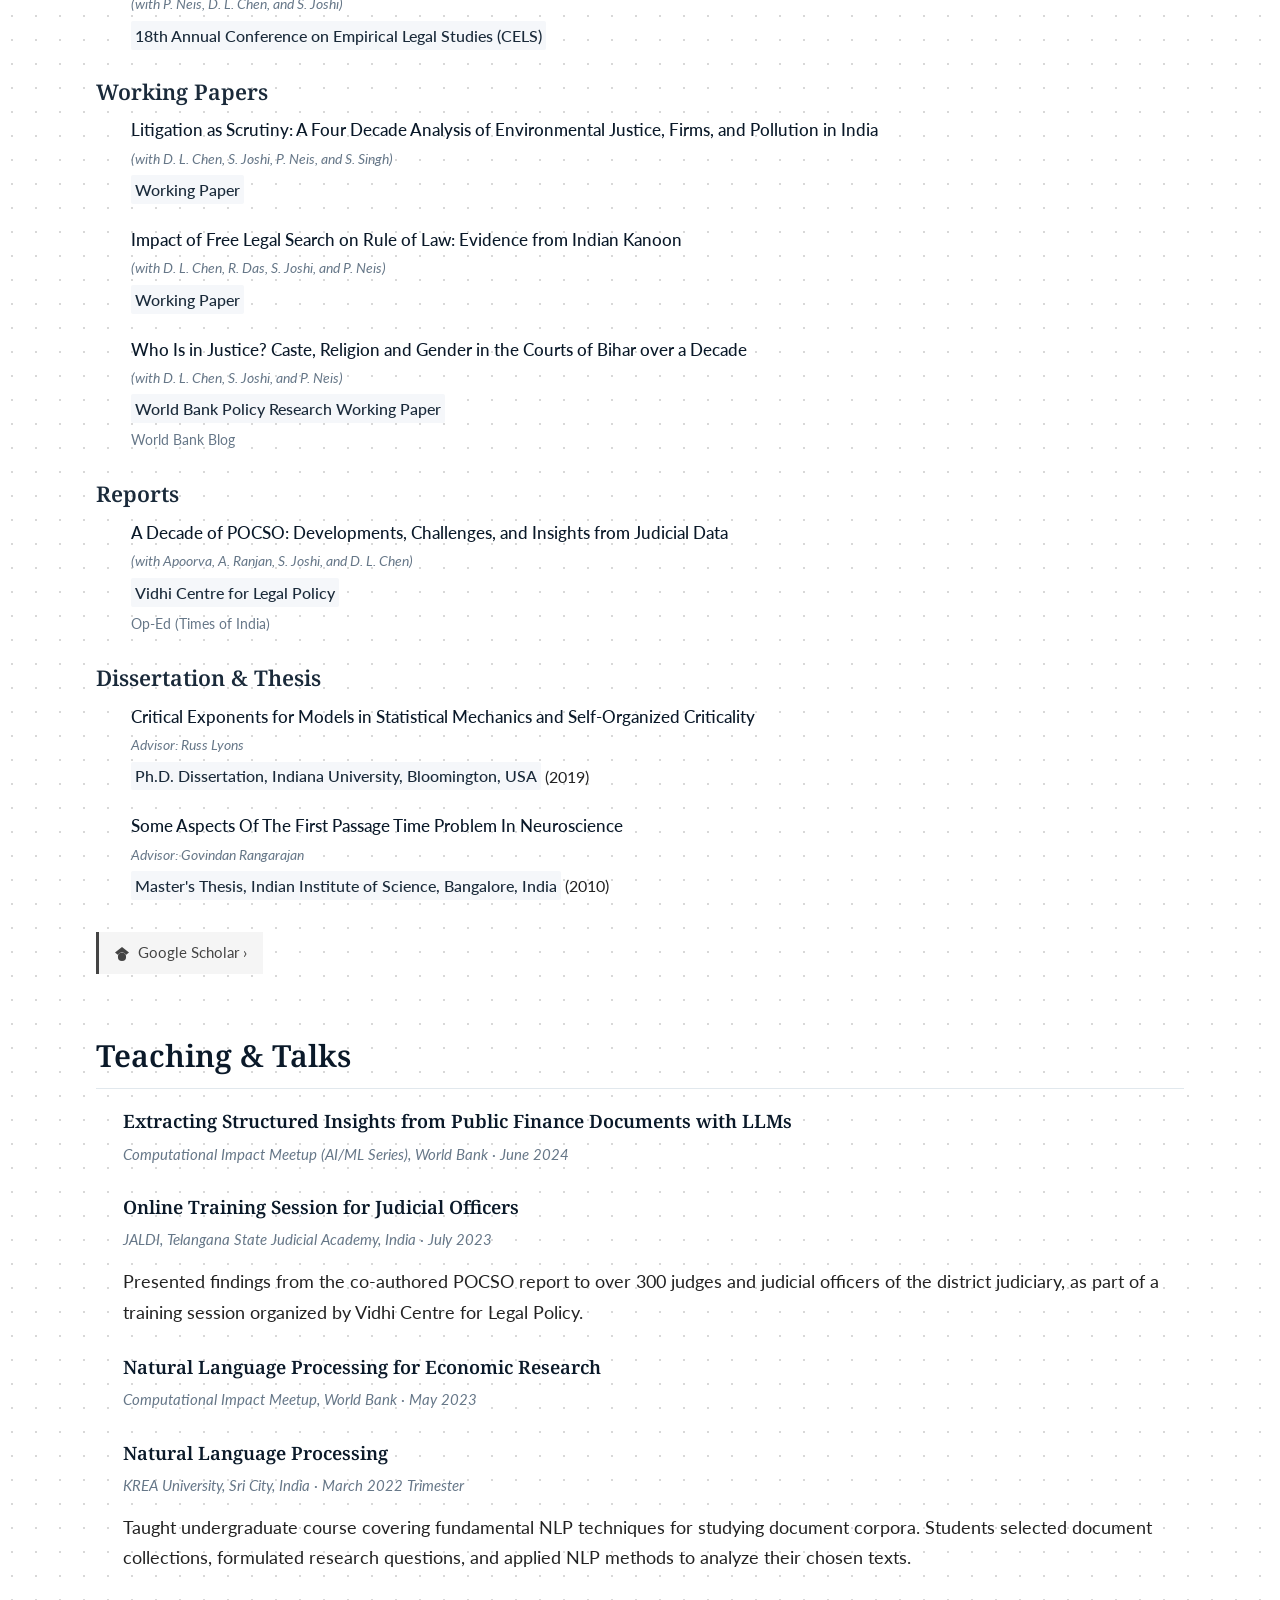
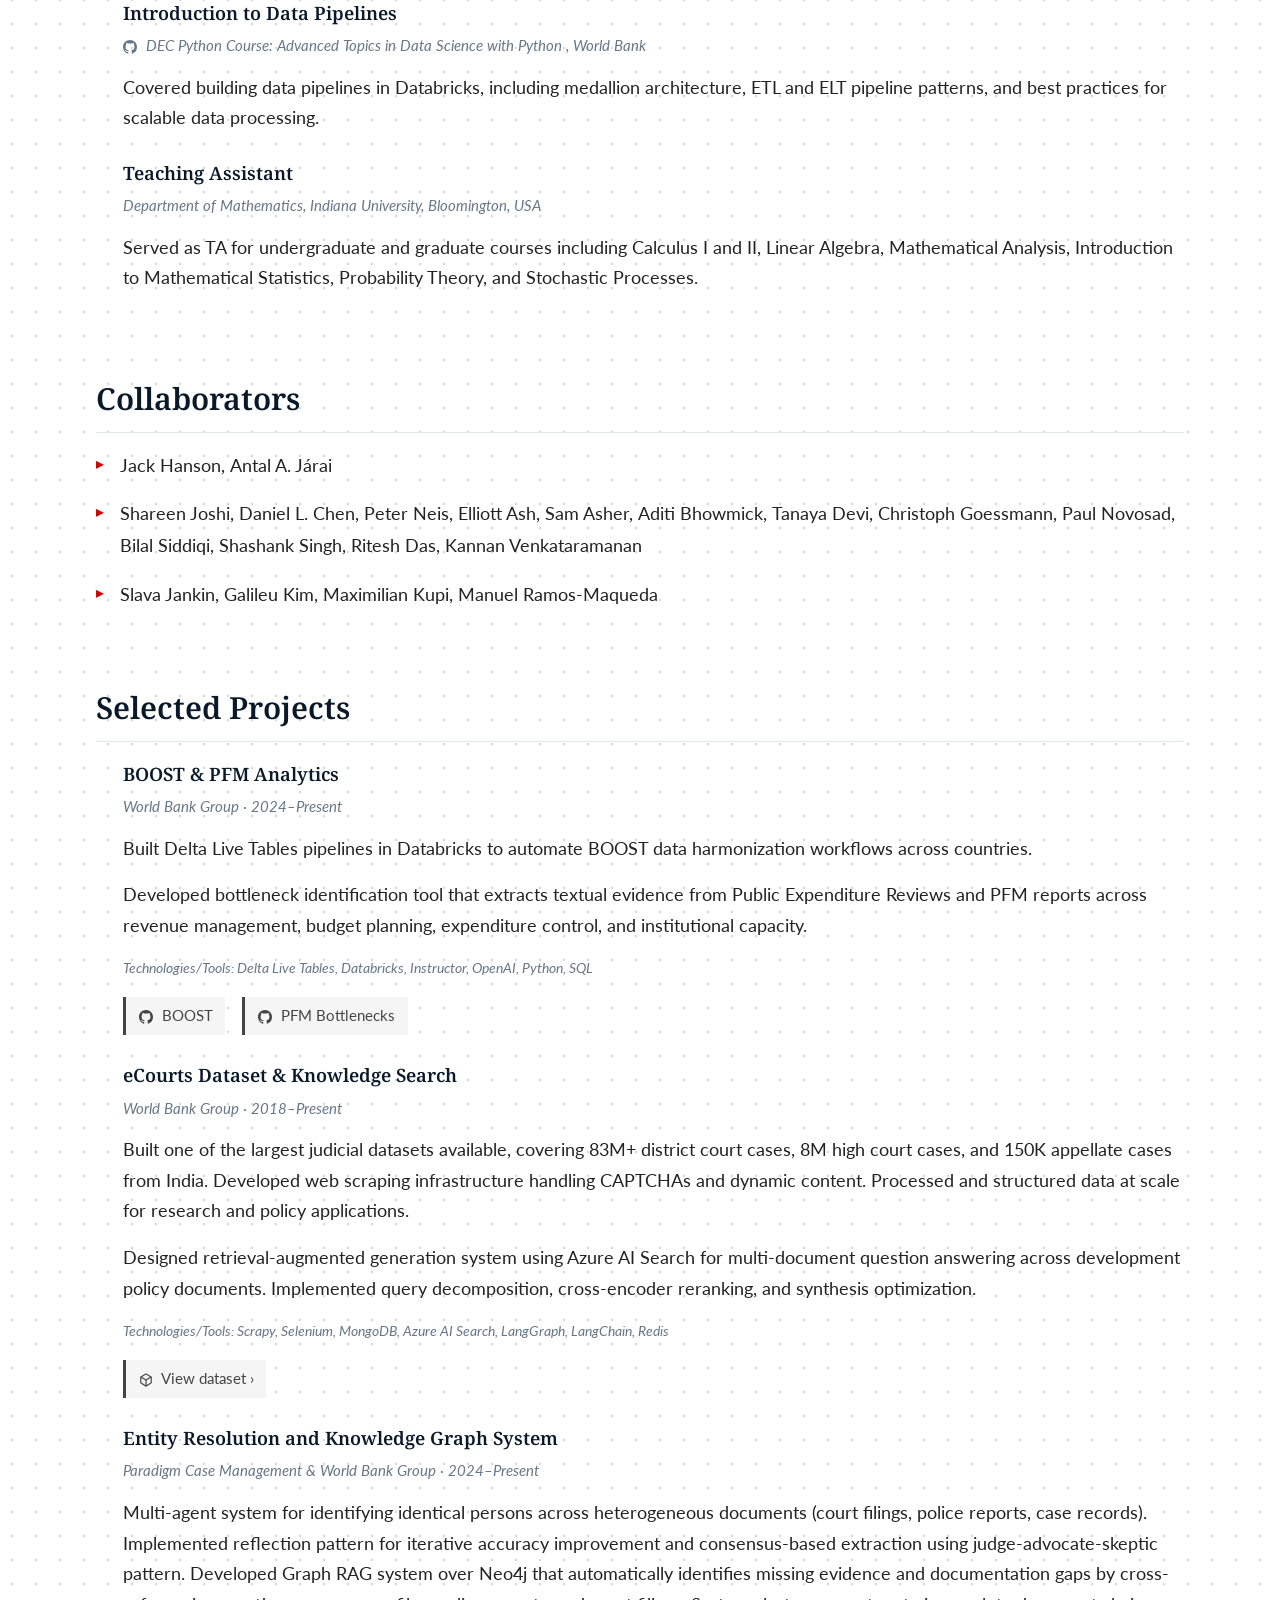
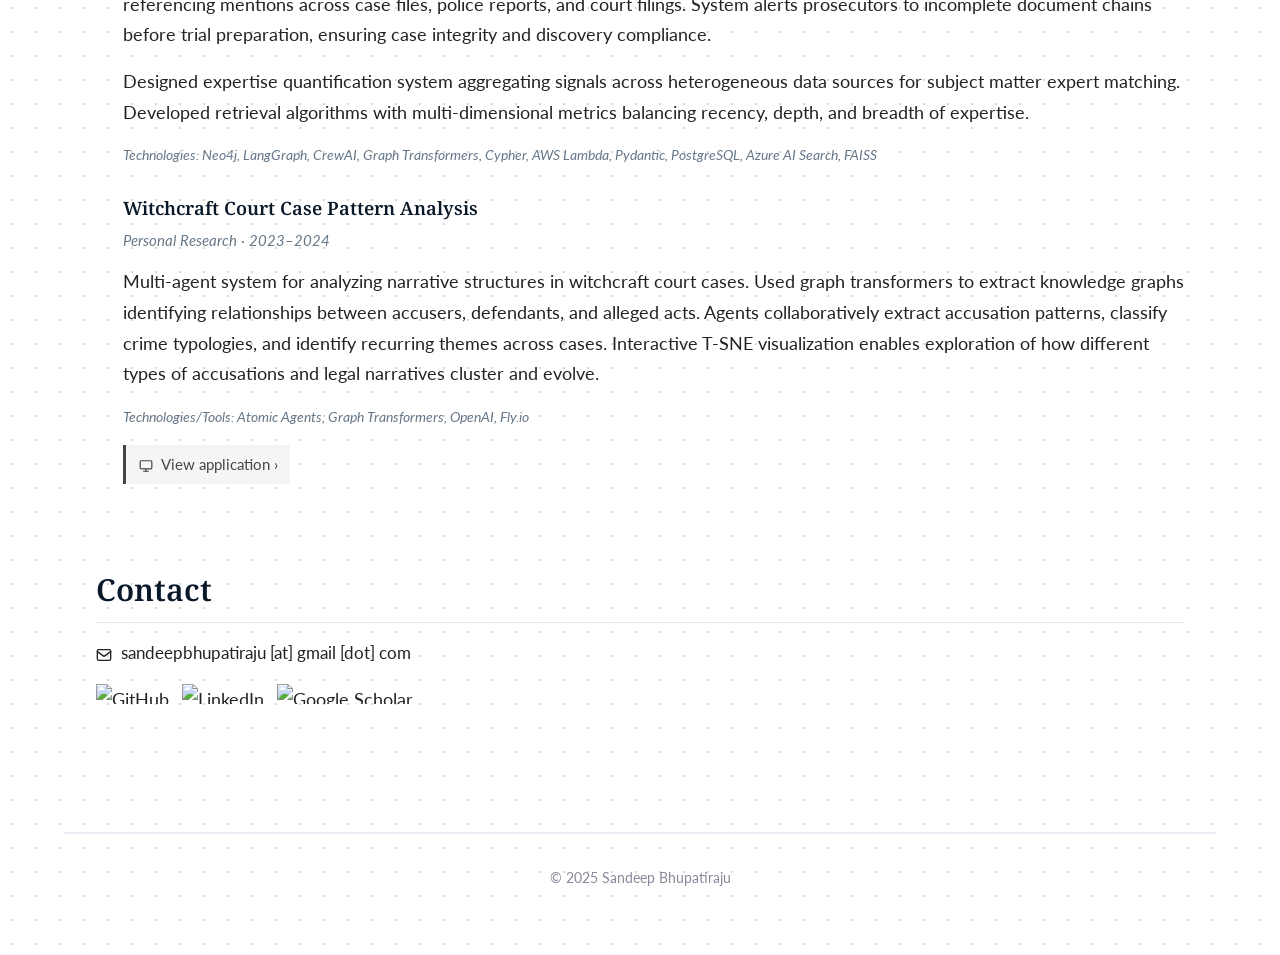
==== commit a8340980: "modified about" ====
--- a/index.html
+++ b/index.html
@@ -13,22 +13,22 @@
     <!-- Open Graph / Social Media Meta Tags -->
     <meta property="og:type" content="website">
     <meta property="og:site_name" content="Sandeep Bhupatiraju">
-    <meta property="og:url" content="https://bhupatiraju.github.io/">
+    <meta property="og:url" content="https://sandeepbhupatiraju.com/">
     <meta property="og:title" content="Sandeep Bhupatiraju">
     <meta property="og:description" content="Building AI systems for legal and governance applications. Ph.D. in Mathematics. Research and projects in judicial analytics, knowledge graphs, and applied ML.">
-    <meta property="og:image" content="https://bhupatiraju.github.io/favicon.svg">
+    <meta property="og:image" content="https://sandeepbhupatiraju.com/favicon.svg">
 
     <!-- Twitter Card Meta Tags -->
     <meta name="twitter:card" content="summary">
     <meta name="twitter:title" content="Sandeep Bhupatiraju">
     <meta name="twitter:description" content="Building AI systems for legal and governance applications. Ph.D. in Mathematics.">
-    <meta name="twitter:image" content="https://bhupatiraju.github.io/favicon.svg">
+    <meta name="twitter:image" content="https://sandeepbhupatiraju.com/favicon.svg">
 
     <!-- Favicon -->
     <link rel="icon" type="image/svg+xml" href="favicon.svg">
 
     <!-- Canonical URL -->
-    <link rel="canonical" href="https://bhupatiraju.github.io/">
+    <link rel="canonical" href="https://sandeepbhupatiraju.com/">
 
     <!-- Google Fonts -->
     <link rel="preconnect" href="https://fonts.googleapis.com">
@@ -45,7 +45,7 @@
       "@type": "WebSite",
       "name": "Sandeep Bhupatiraju",
       "alternateName": "Sandeep Bhupatiraju",
-      "url": "https://bhupatiraju.github.io/"
+      "url": "https://sandeepbhupatiraju.com/"
     }
     </script>
     <script type="application/ld+json">
@@ -53,7 +53,7 @@
       "@context": "https://schema.org",
       "@type": "Person",
       "name": "Sandeep Bhupatiraju",
-      "url": "https://bhupatiraju.github.io/",
+      "url": "https://sandeepbhupatiraju.com/",
       "jobTitle": "AI Solutions Architect & Researcher",
       "description": "AI Solutions Architect and Researcher specializing in production AI systems for governance and legal analytics. Ph.D. in Mathematics with expertise in RAG, multi-agent systems, and Graph AI.",
       "knowsAbout": [
@@ -132,13 +132,16 @@
         <section id="about">
             <h2>About</h2>
             <p>
-                I design and build AI solutions for governance analytics and policy applications. I've developed production systems including multi-agent workflows, RAG platforms, and knowledge graphs. I work with diverse document databases including court judgments, legal argument transcripts, structured and unstructured data, reports, publications, and project lifecycle documents.
+                I build AI systems for governance, legal, and institutional applications, working with large collections of court judgments, policy documents, and administrative records.
             </p>
             <p>
-                My background combines rigorous technical research with hands-on engineering. I have a Ph.D. in Mathematics (Probability Theory) from Indiana University, Bloomington and have since worked on responsible AI in high-stakes domains including bias detection in judicial systems. I specialize in translating complex technical challenges into scalable, production-ready systems.
+                I have a Ph.D. in Mathematics (Probability Theory) from Indiana University, Bloomington. My work focuses on understanding institutions like courts, governments, and financial systems through the text they generate.
             </p>
             <p>
-                I work with organizations including the World Bank Group, <a href="https://www.thegef.org/">Global Environment Facility</a>, and Paradigm Case Management (case management for district attorneys' offices in the US). My work typically spans the full solution lifecycle, from requirements gathering and architecture to deployment, with a focus on building systems that are both technically rigorous and practically useful.
+                I've built large-scale datasets and used machine learning and AI to study bias in judicial systems, analyze policy documents, and extract structured information from messy bureaucratic text. I'm interested in how these tools can surface patterns in these domains that would otherwise be invisible.
+            </p>
+            <p>
+                I currently work with organizations in international development, public finance, and legal tech.
             </p>
         </section>
 
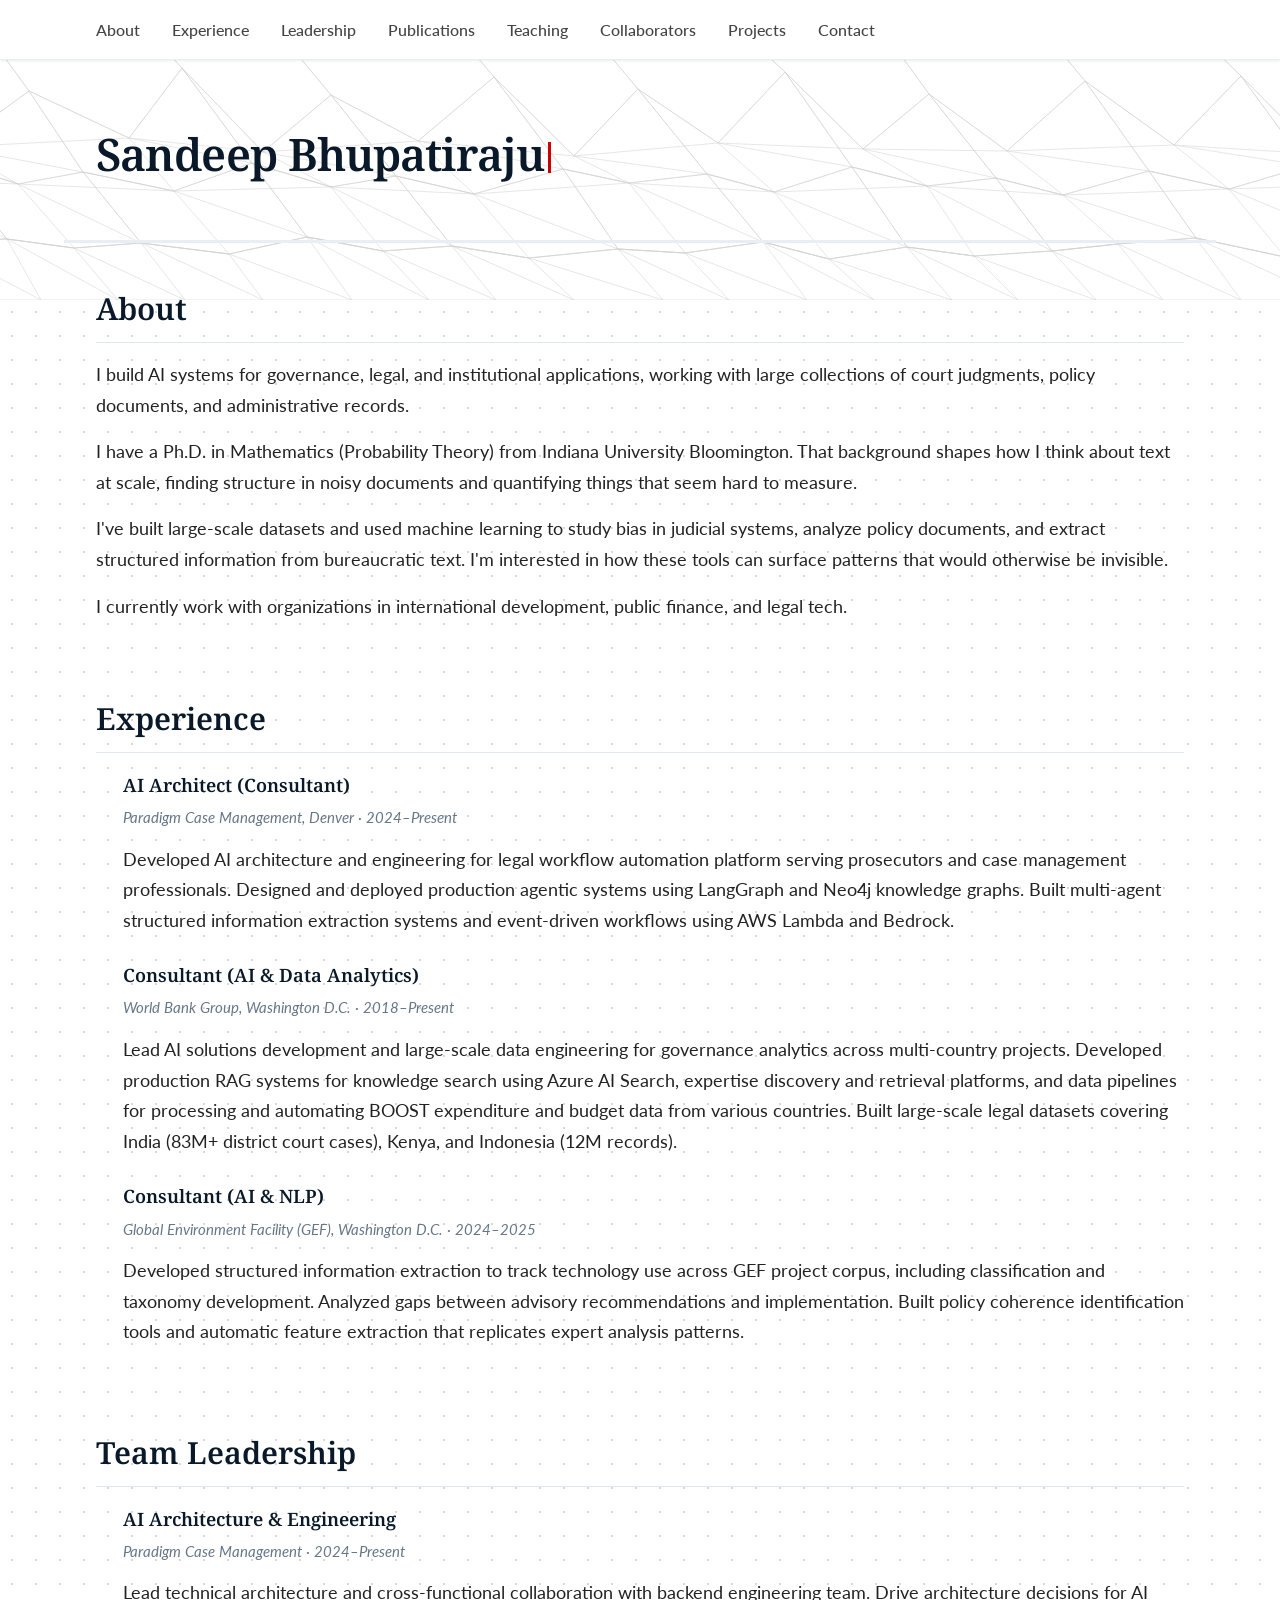
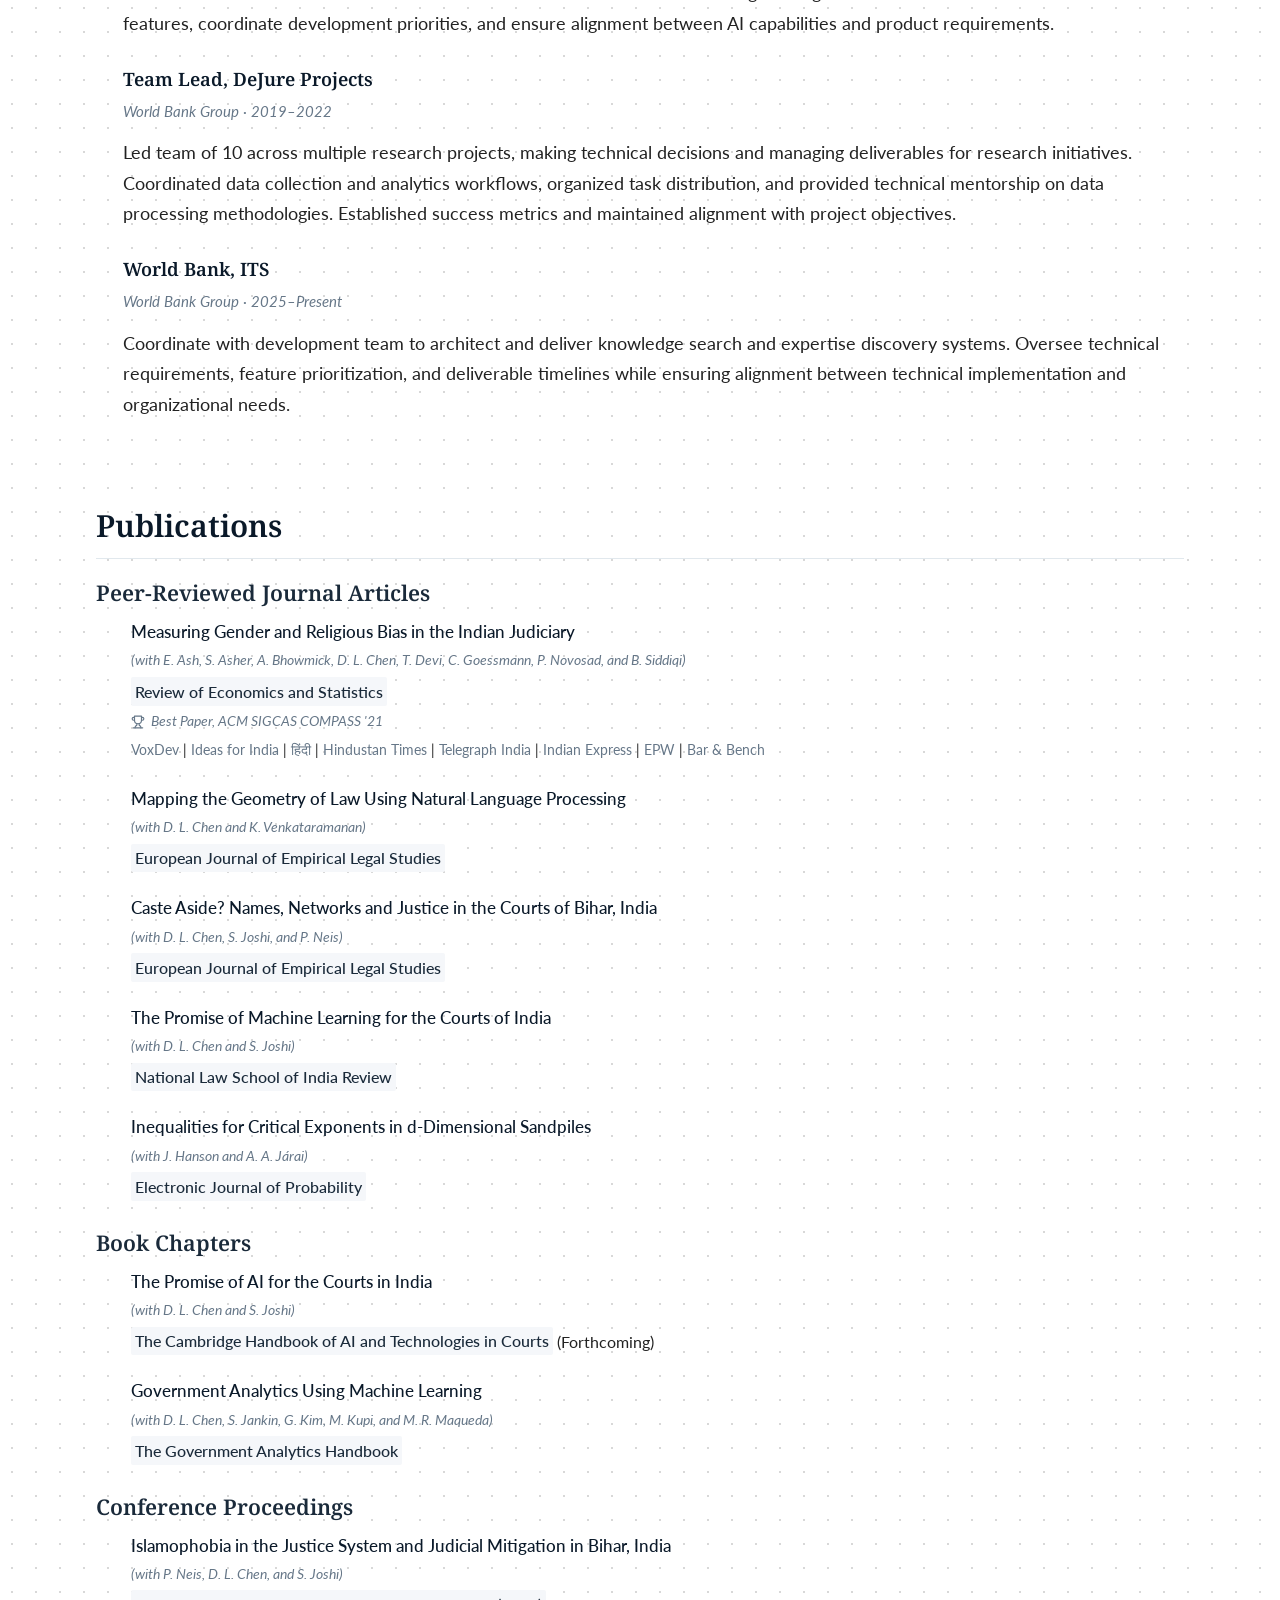
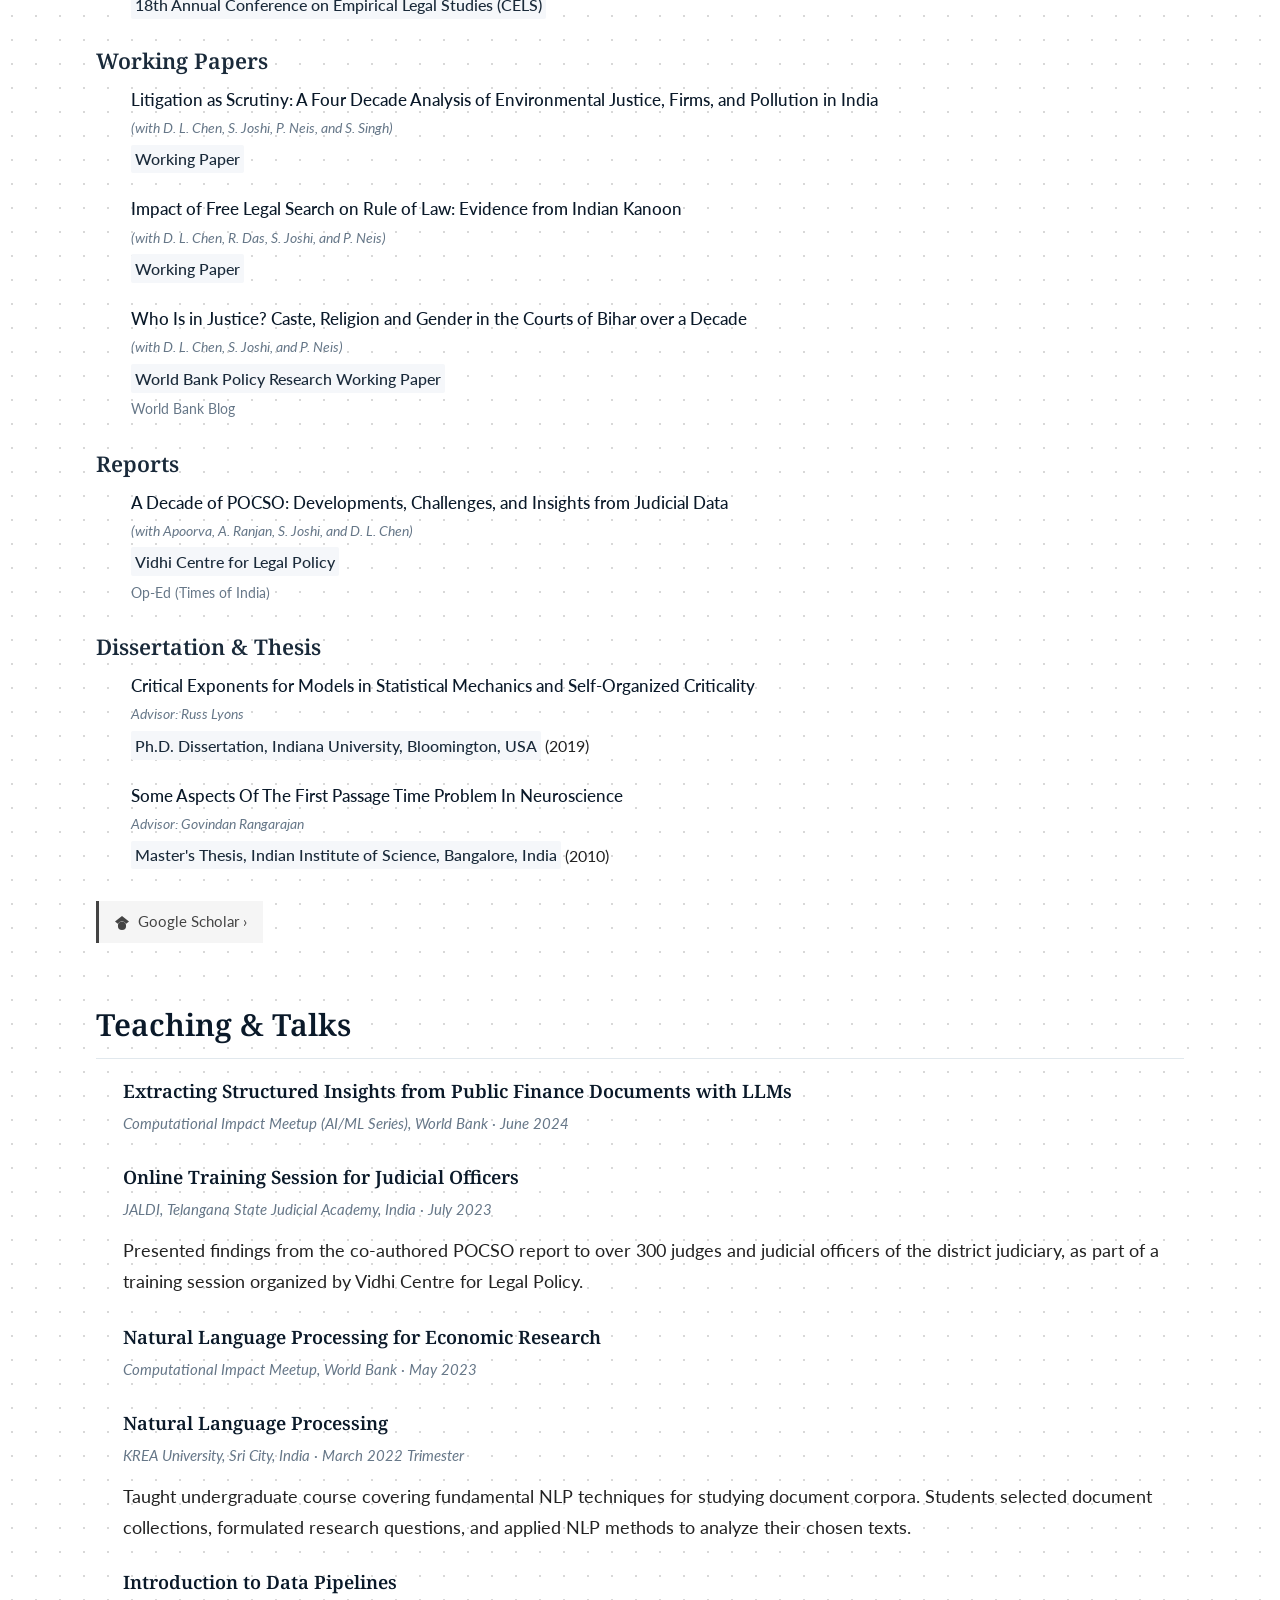
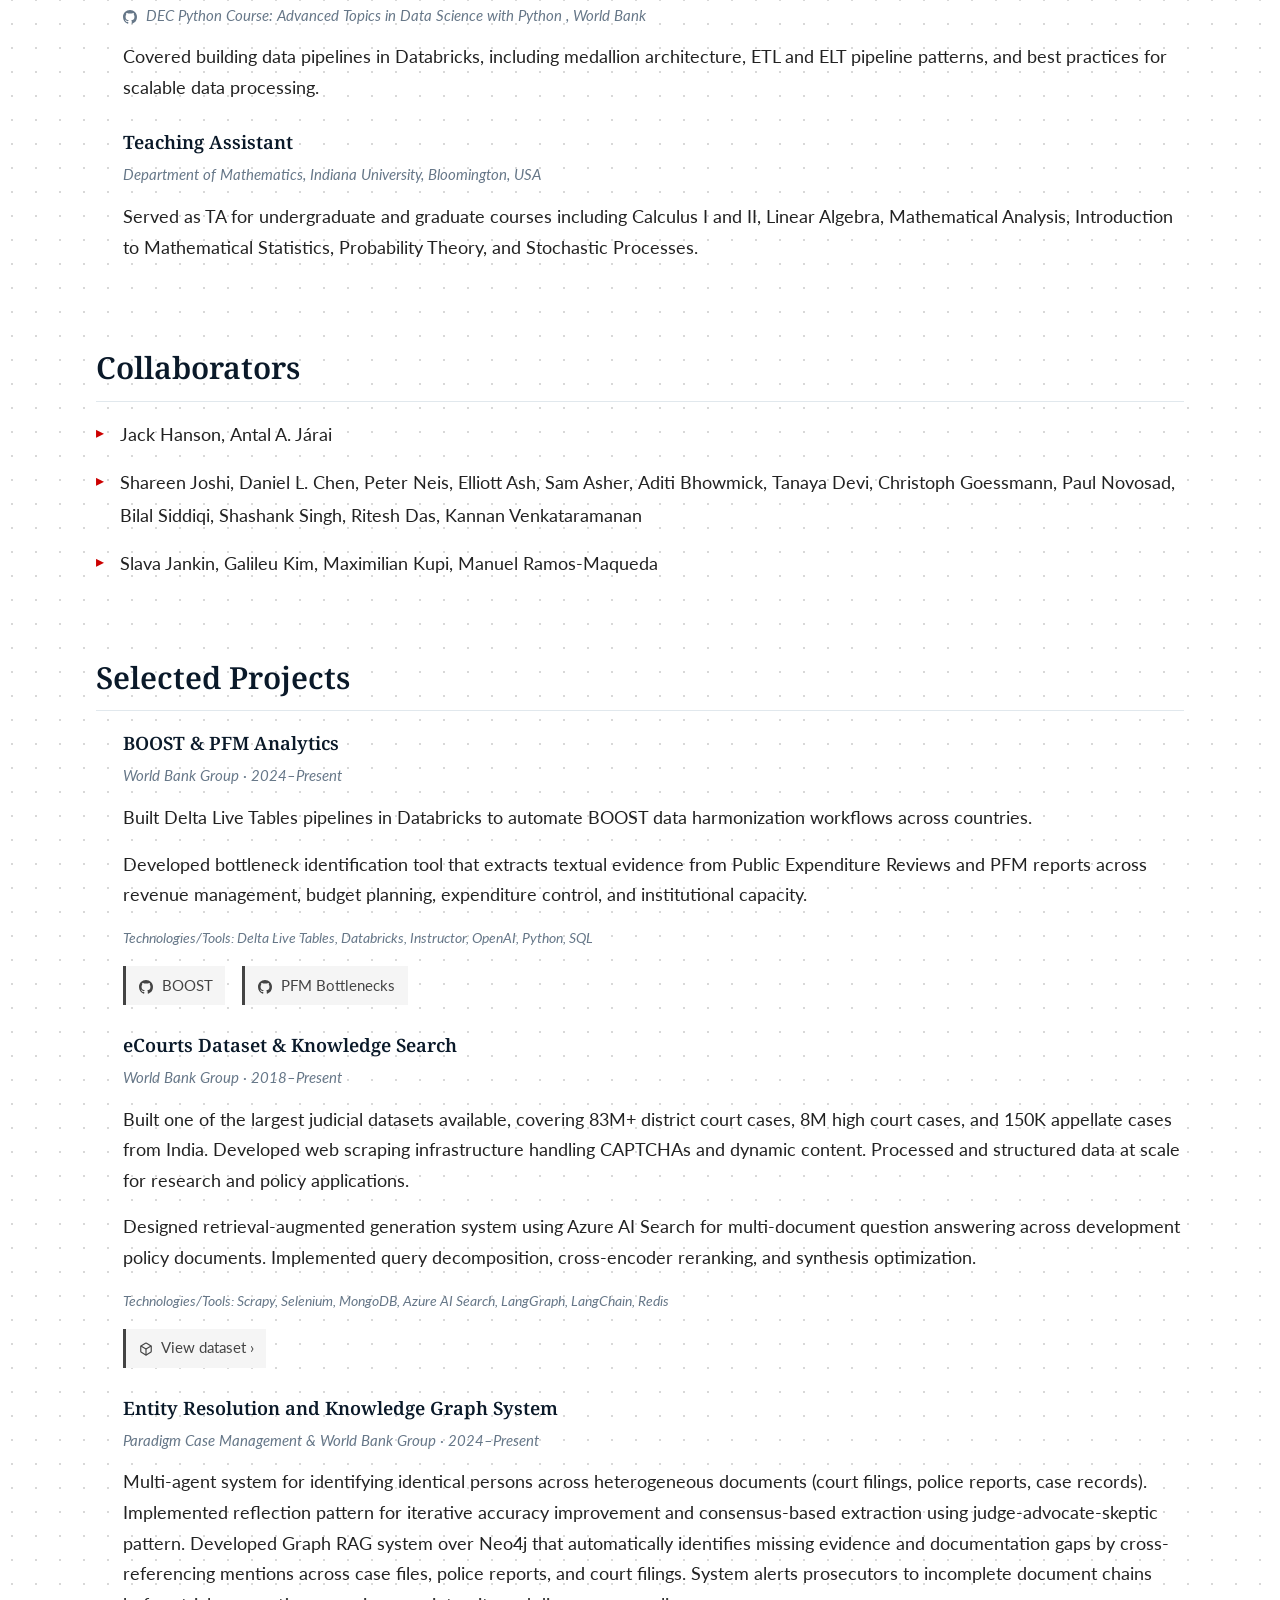
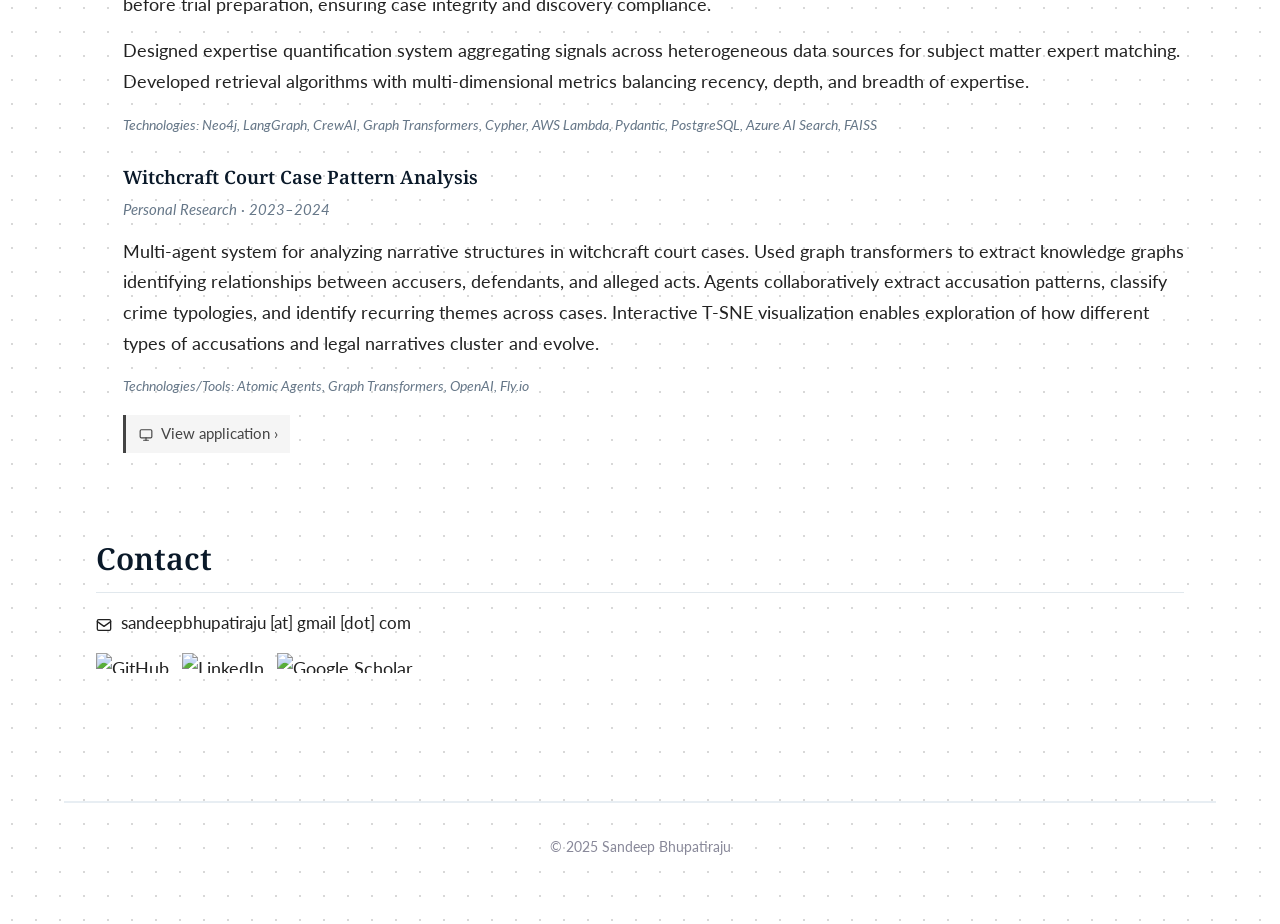
==== commit e438b52e: "modified about" ====
--- a/index.html
+++ b/index.html
@@ -135,10 +135,10 @@
                 I build AI systems for governance, legal, and institutional applications, working with large collections of court judgments, policy documents, and administrative records.
             </p>
             <p>
-                I have a Ph.D. in Mathematics (Probability Theory) from Indiana University, Bloomington. My work focuses on understanding institutions like courts, governments, and financial systems through the text they generate.
+                I have a Ph.D. in Mathematics (Probability Theory) from Indiana University Bloomington. That background shapes how I think about text at scale, finding structure in noisy documents and quantifying things that seem hard to measure.
             </p>
             <p>
-                I've built large-scale datasets and used machine learning and AI to study bias in judicial systems, analyze policy documents, and extract structured information from messy bureaucratic text. I'm interested in how these tools can surface patterns in these domains that would otherwise be invisible.
+                I've built large-scale datasets and used machine learning to study bias in judicial systems, analyze policy documents, and extract structured information from bureaucratic text. I'm interested in how these tools can surface patterns that would otherwise be invisible.
             </p>
             <p>
                 I currently work with organizations in international development, public finance, and legal tech.
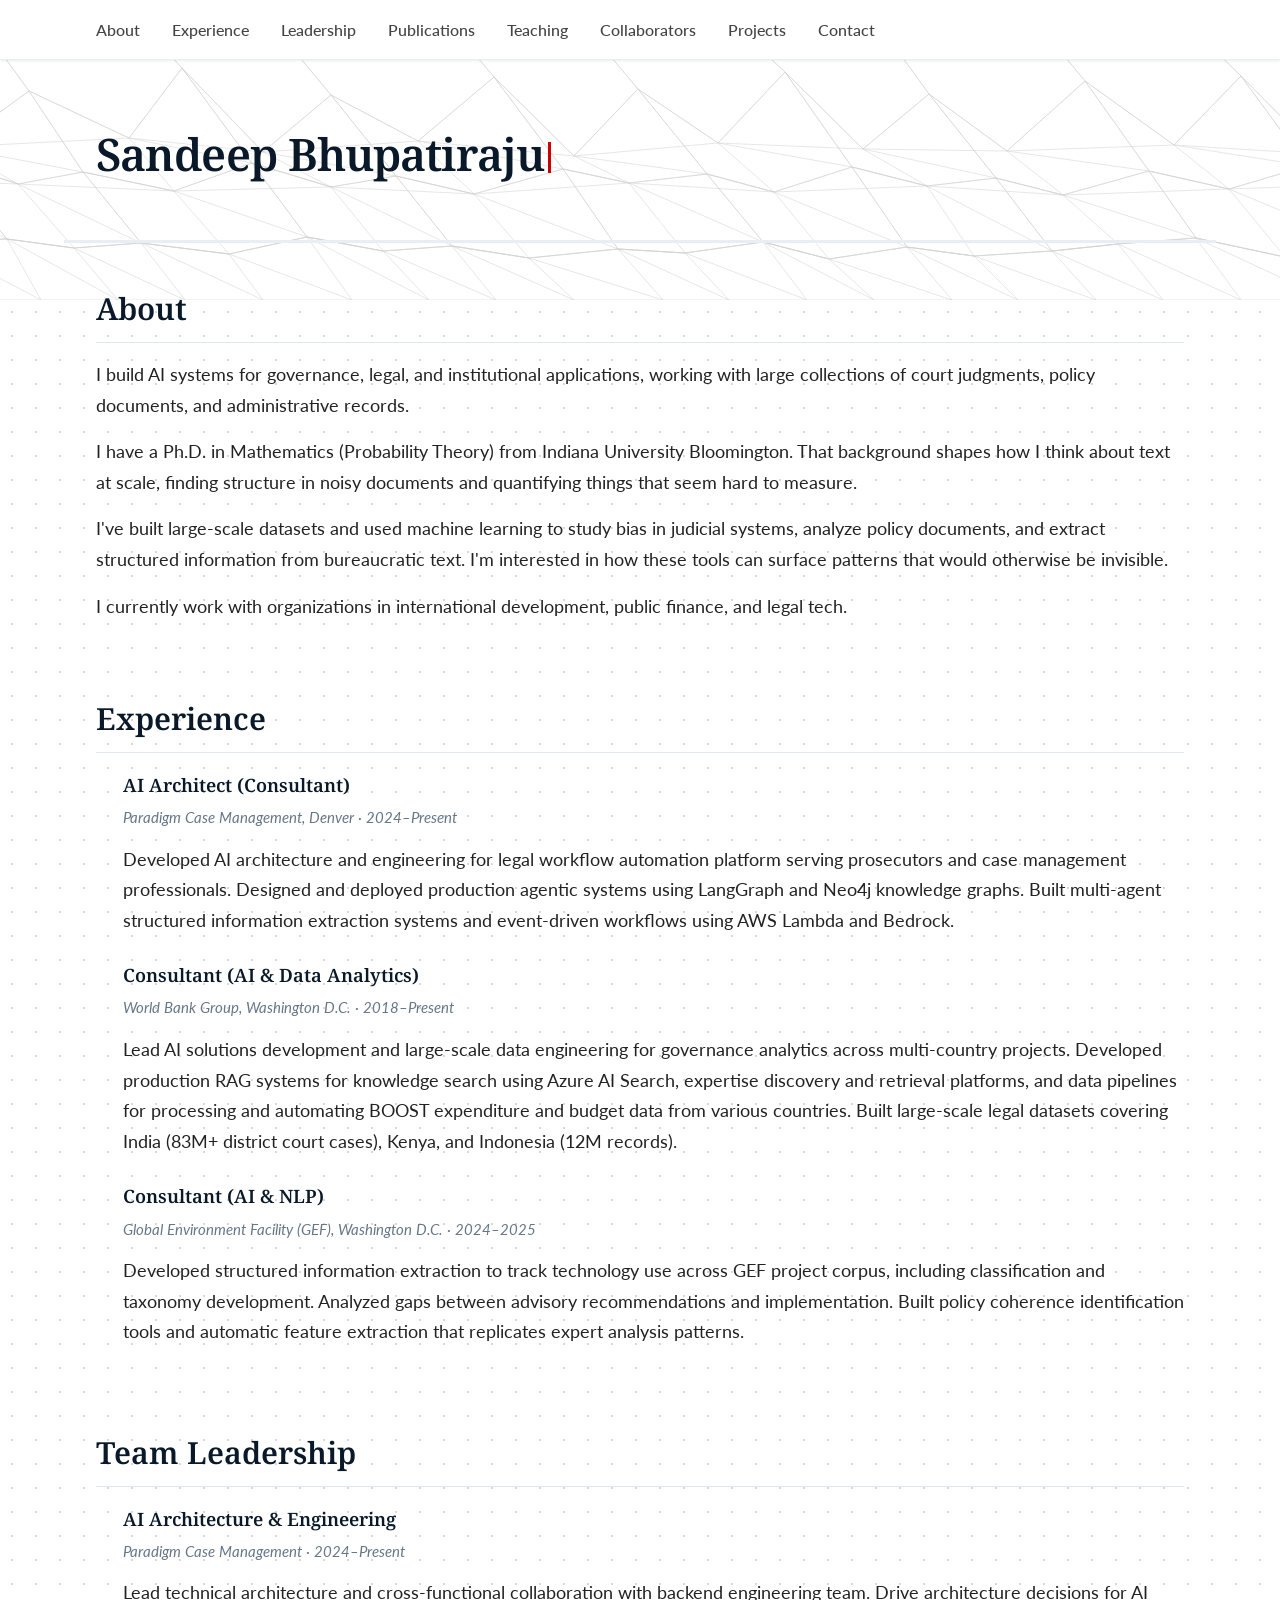
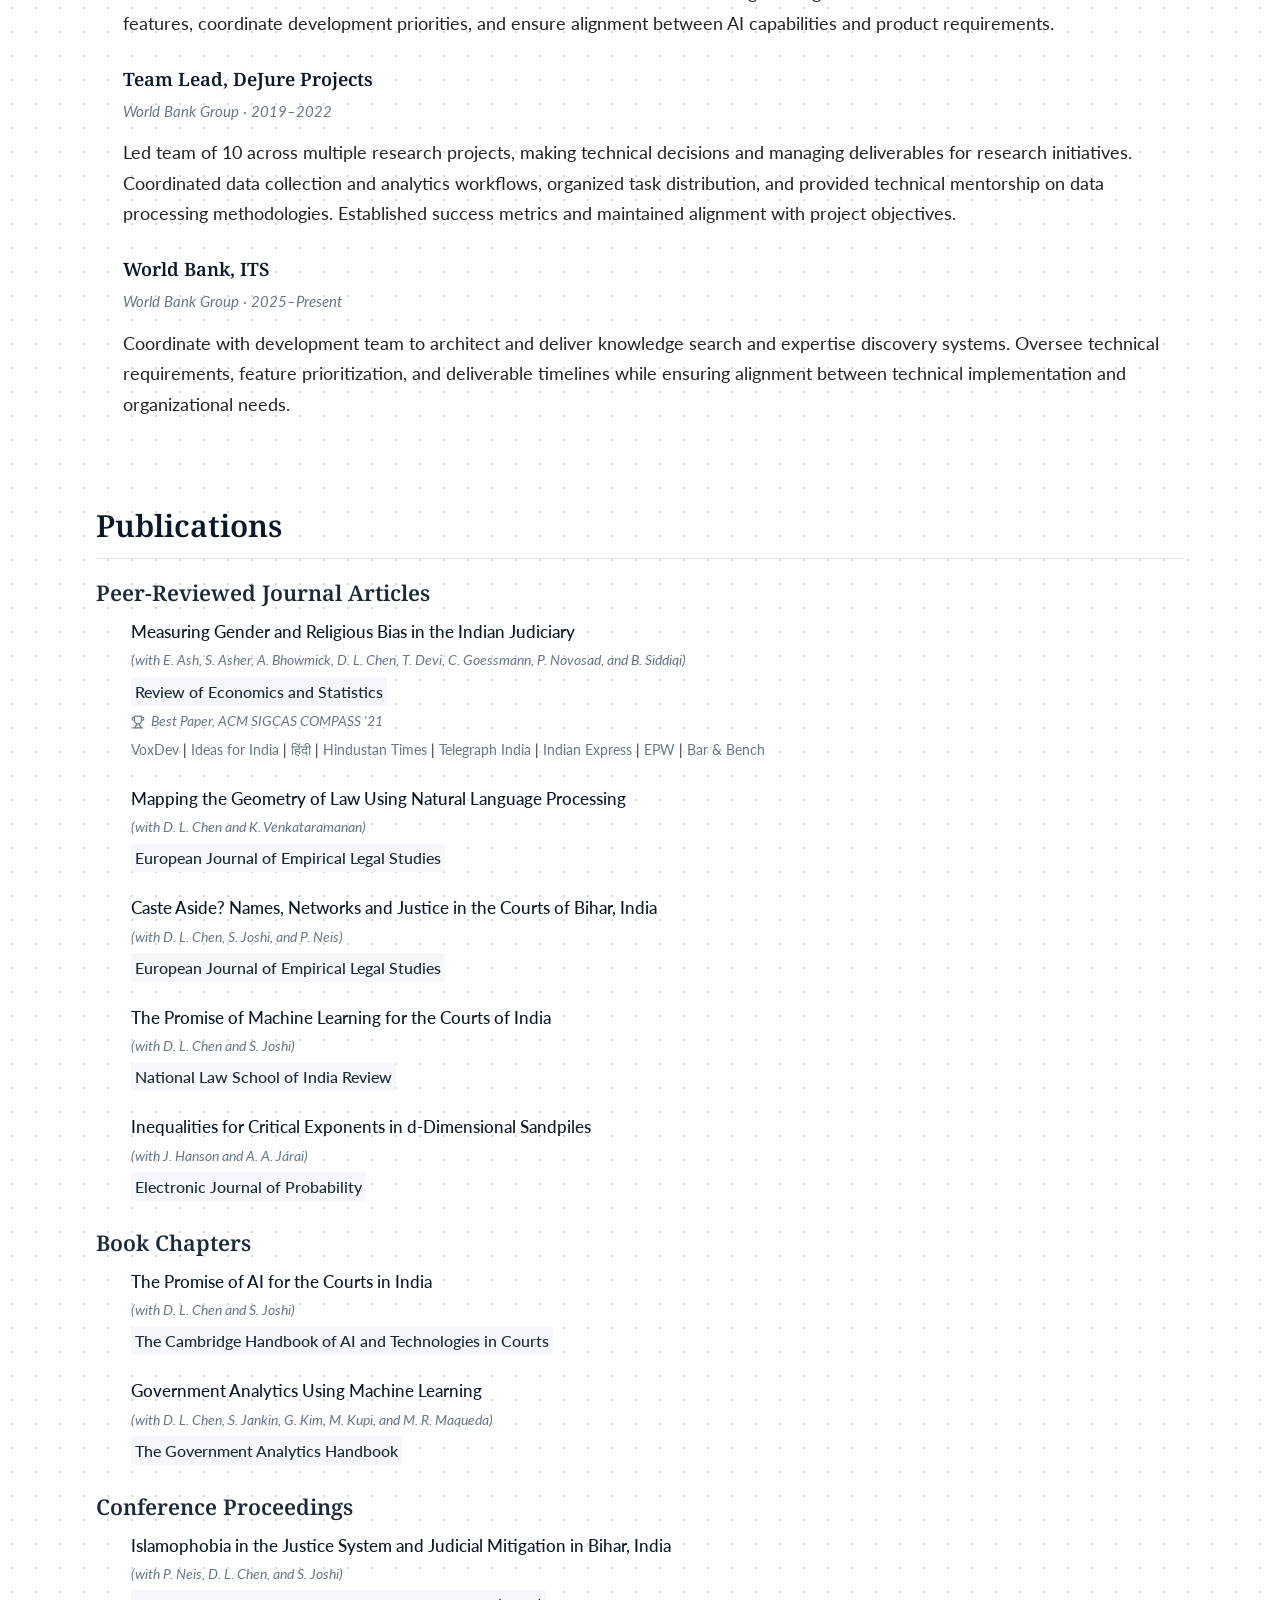
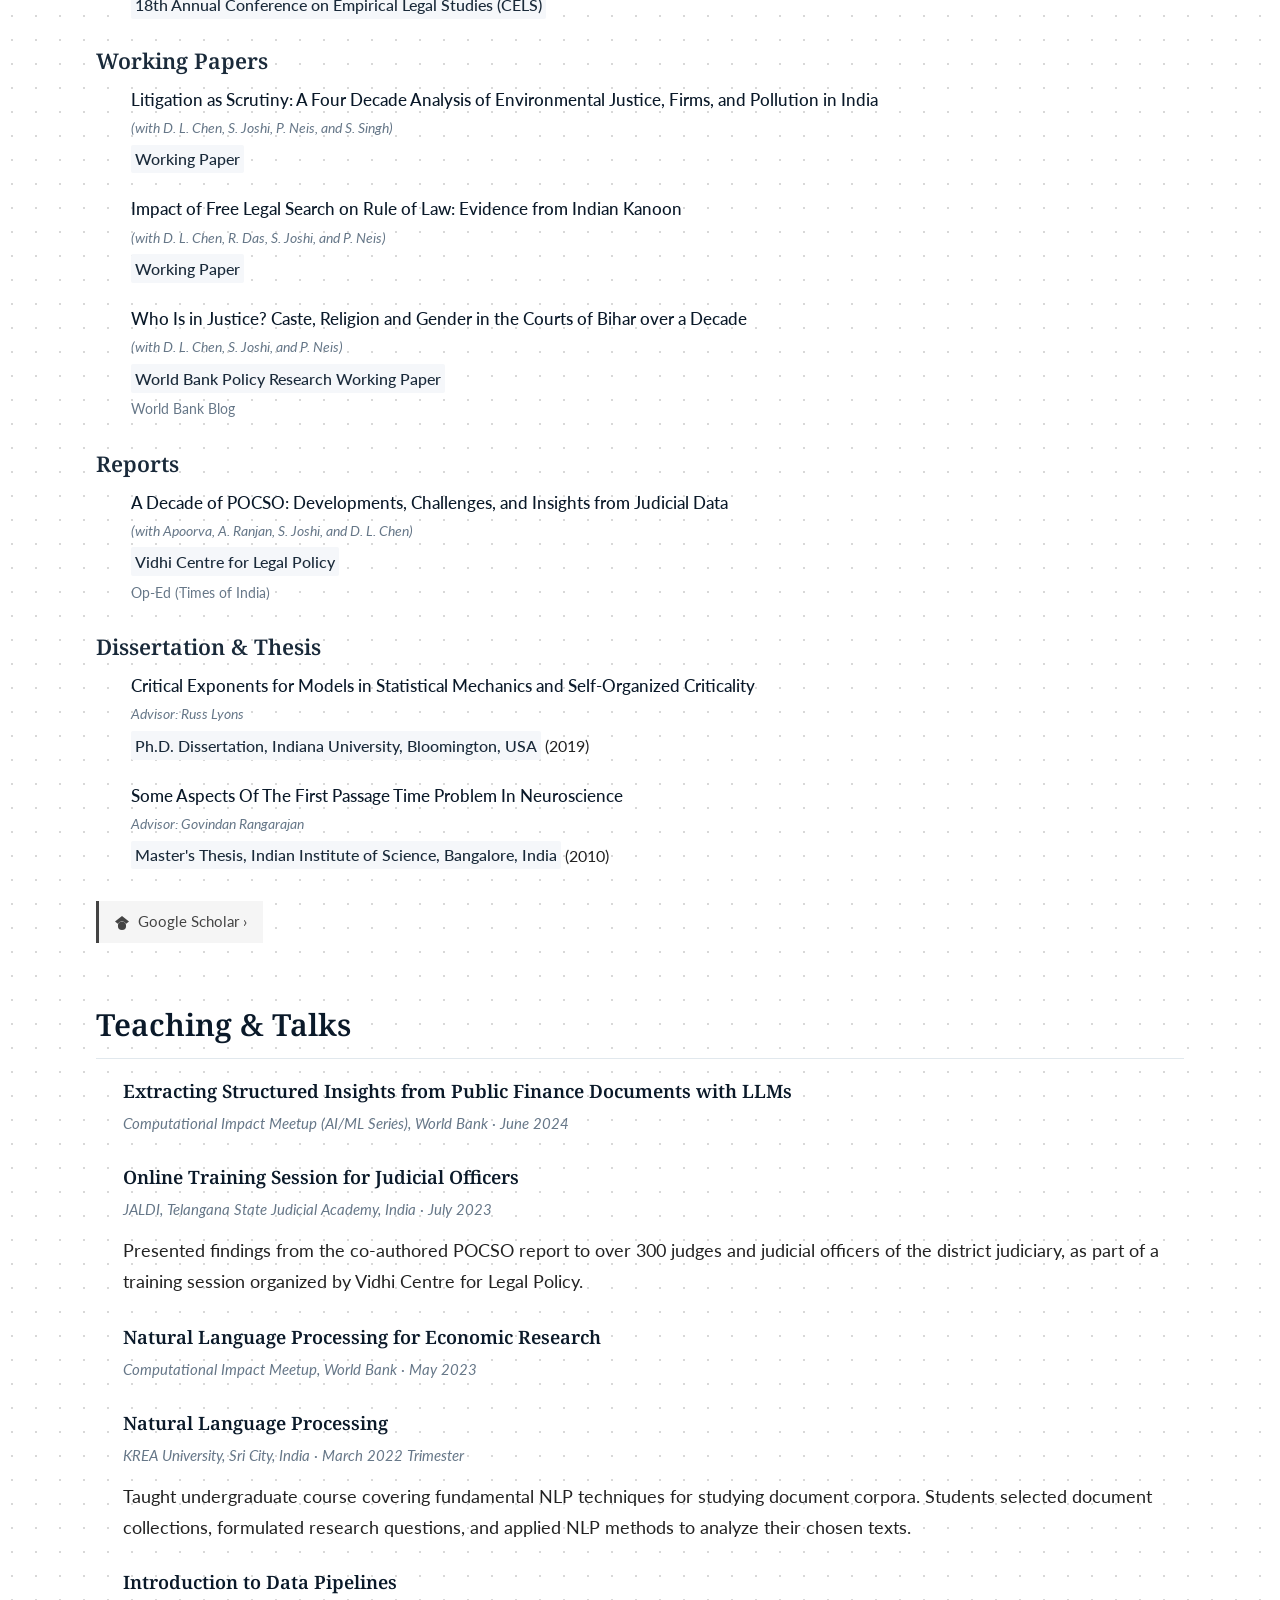
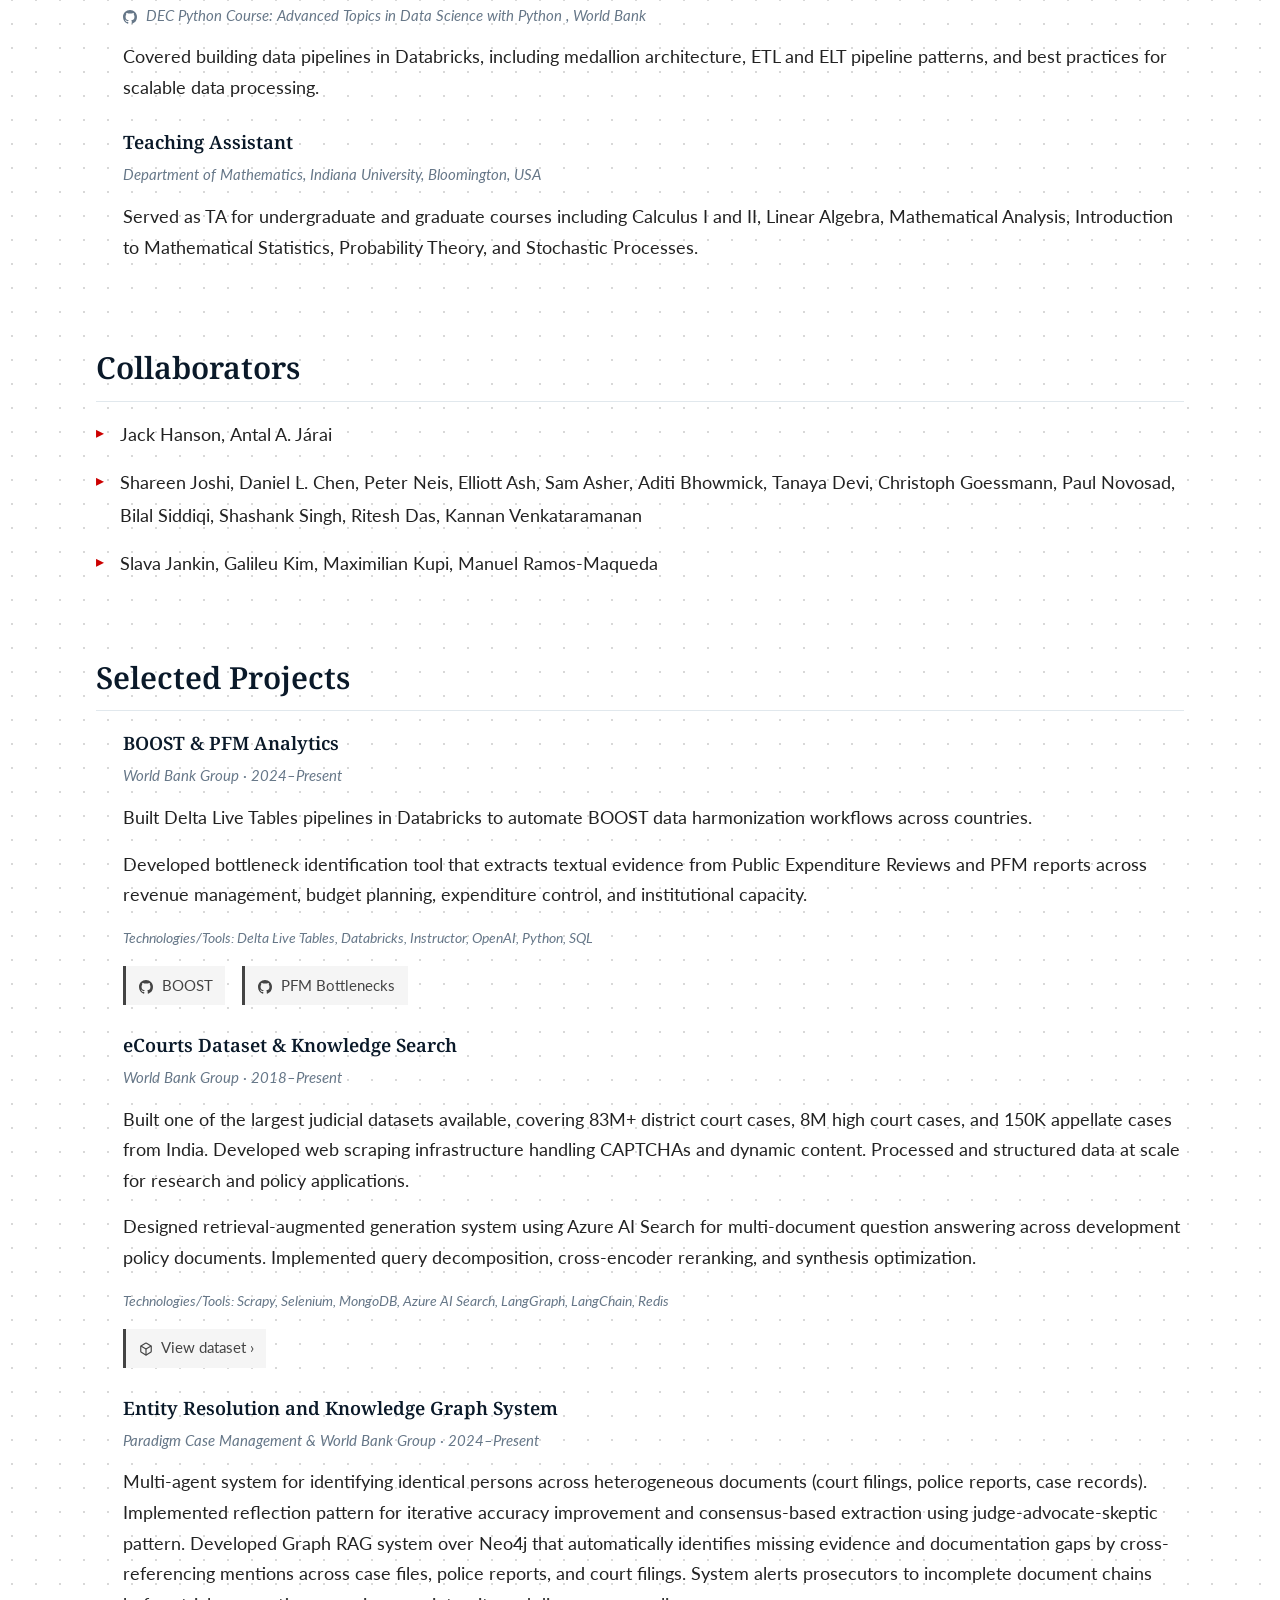
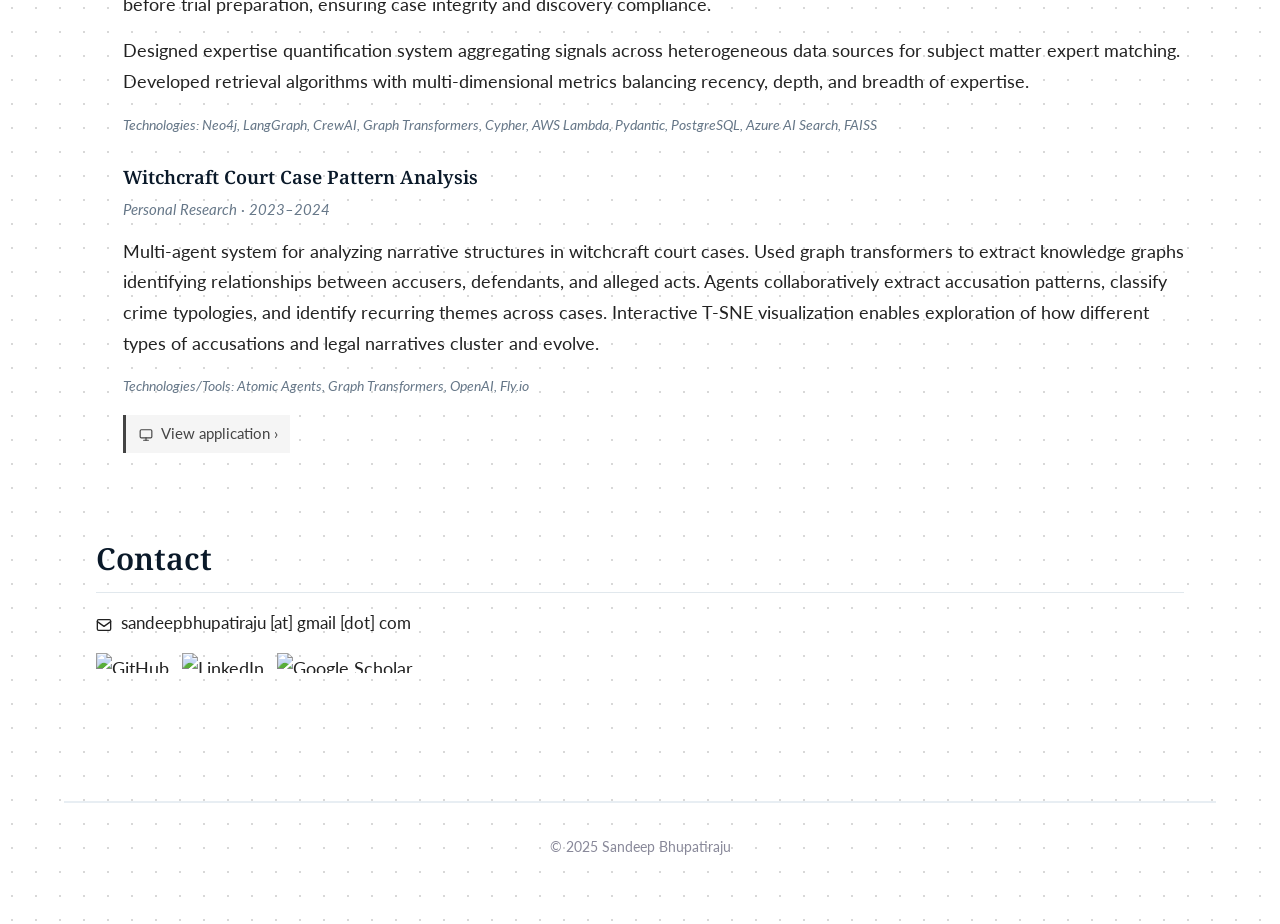
==== commit 6d94a23d: "Update Cambridge Handbook chapter with published link" ====
--- a/index.html
+++ b/index.html
@@ -270,7 +270,7 @@
                 <li>
                     <div class="pub-title">The Promise of AI for the Courts in India</div>
                     <div class="pub-authors">(with D. L. Chen and S. Joshi)</div>
-                    <div class="pub-venue"><a href="#" target="_blank" rel="noopener noreferrer">The Cambridge Handbook of AI and Technologies in Courts</a> (Forthcoming)</div>
+                    <div class="pub-venue"><a href="https://www.cambridge.org/core/books/abs/cambridge-handbook-of-ai-and-technologies-in-courts/ai-and-indias-judicial-system/97E3E7B594D40C50C39C25DE4CA02EF5" target="_blank" rel="noopener noreferrer">The Cambridge Handbook of AI and Technologies in Courts</a></div>
                 </li>
                 <li>
                     <div class="pub-title">Government Analytics Using Machine Learning</div>
